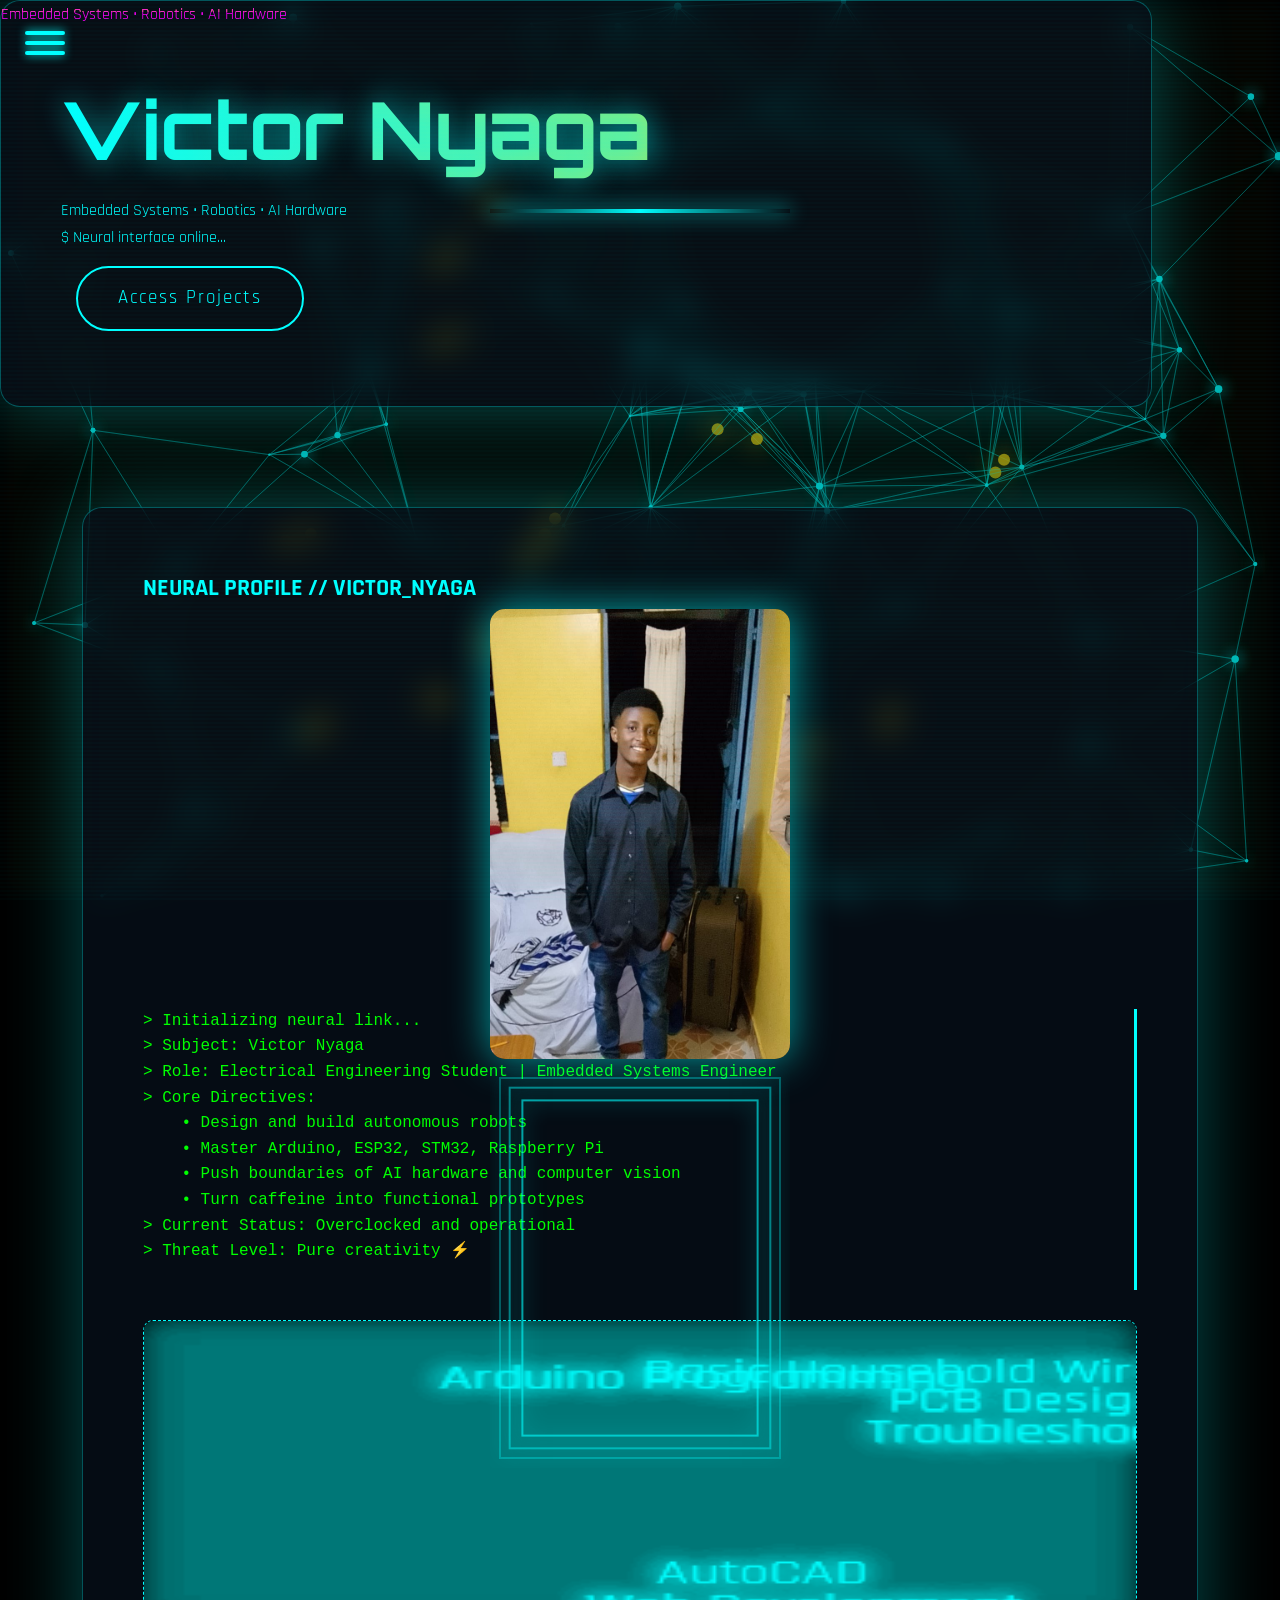
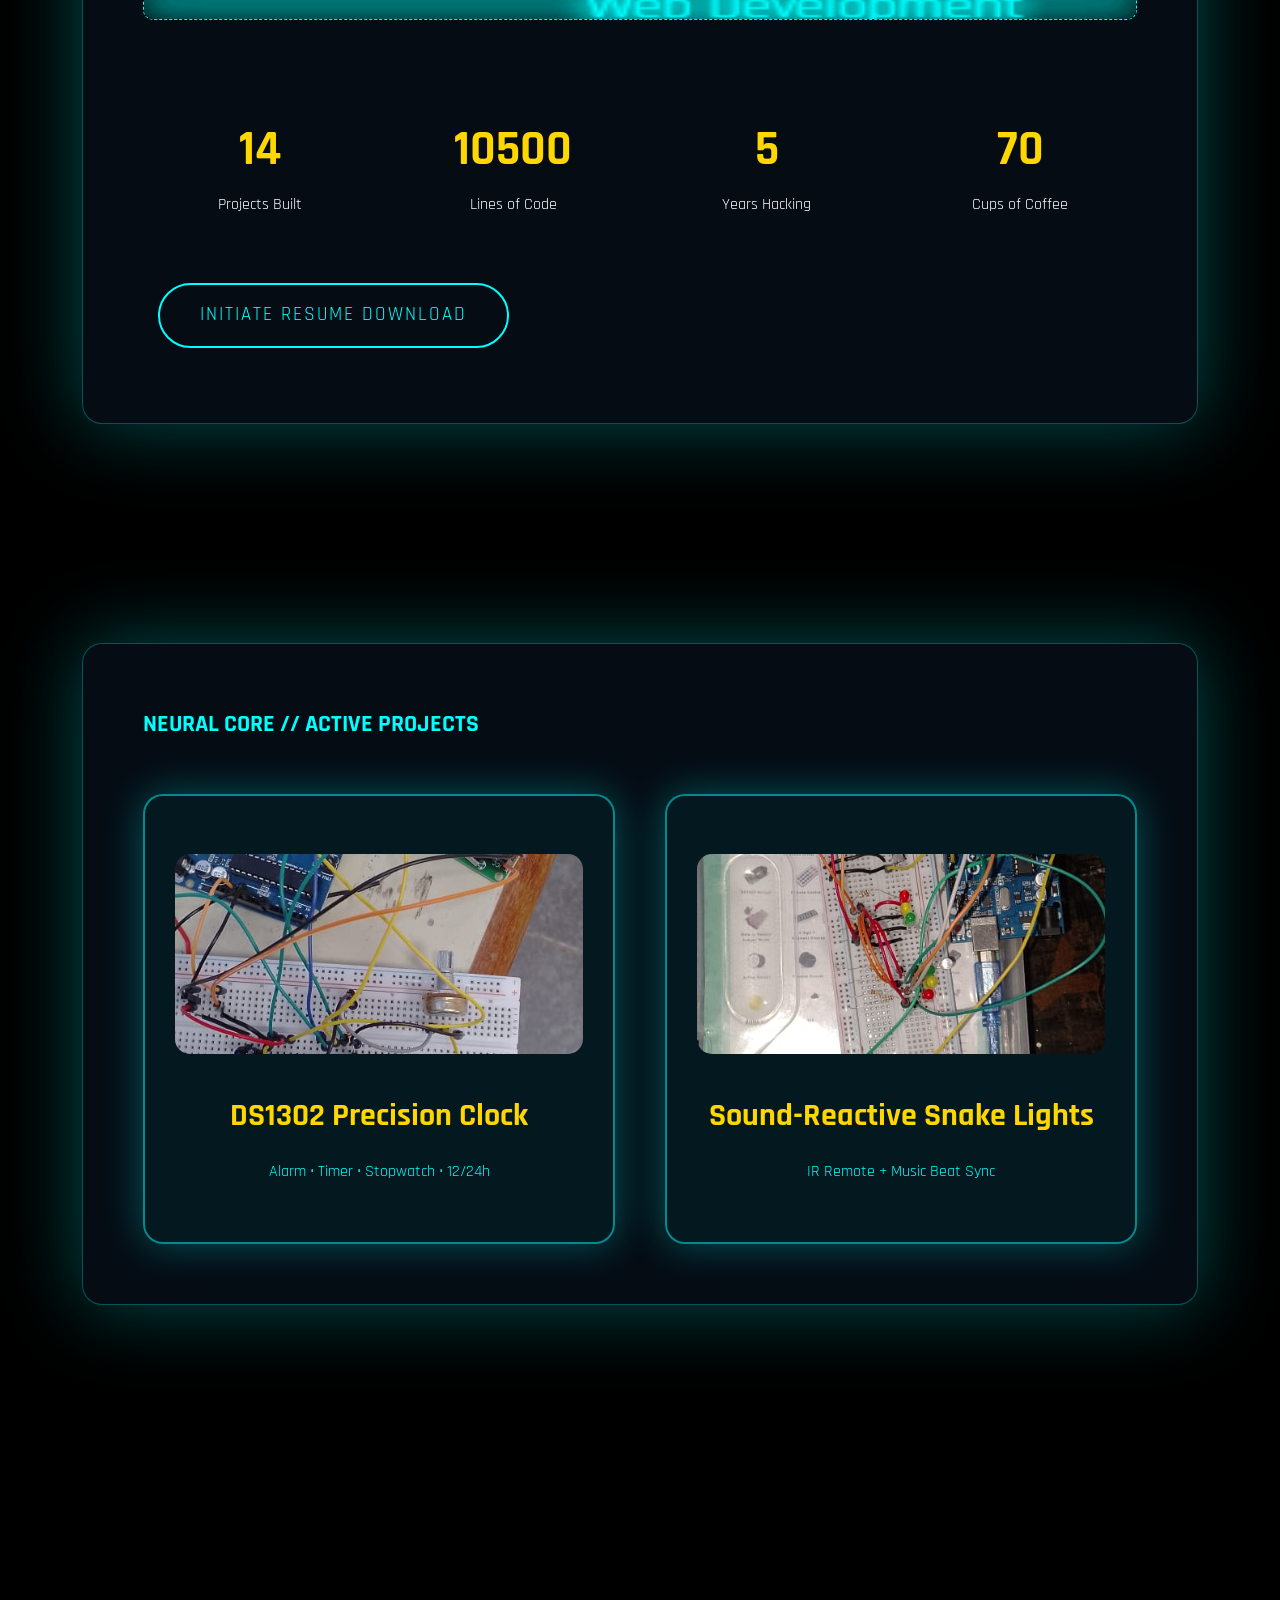
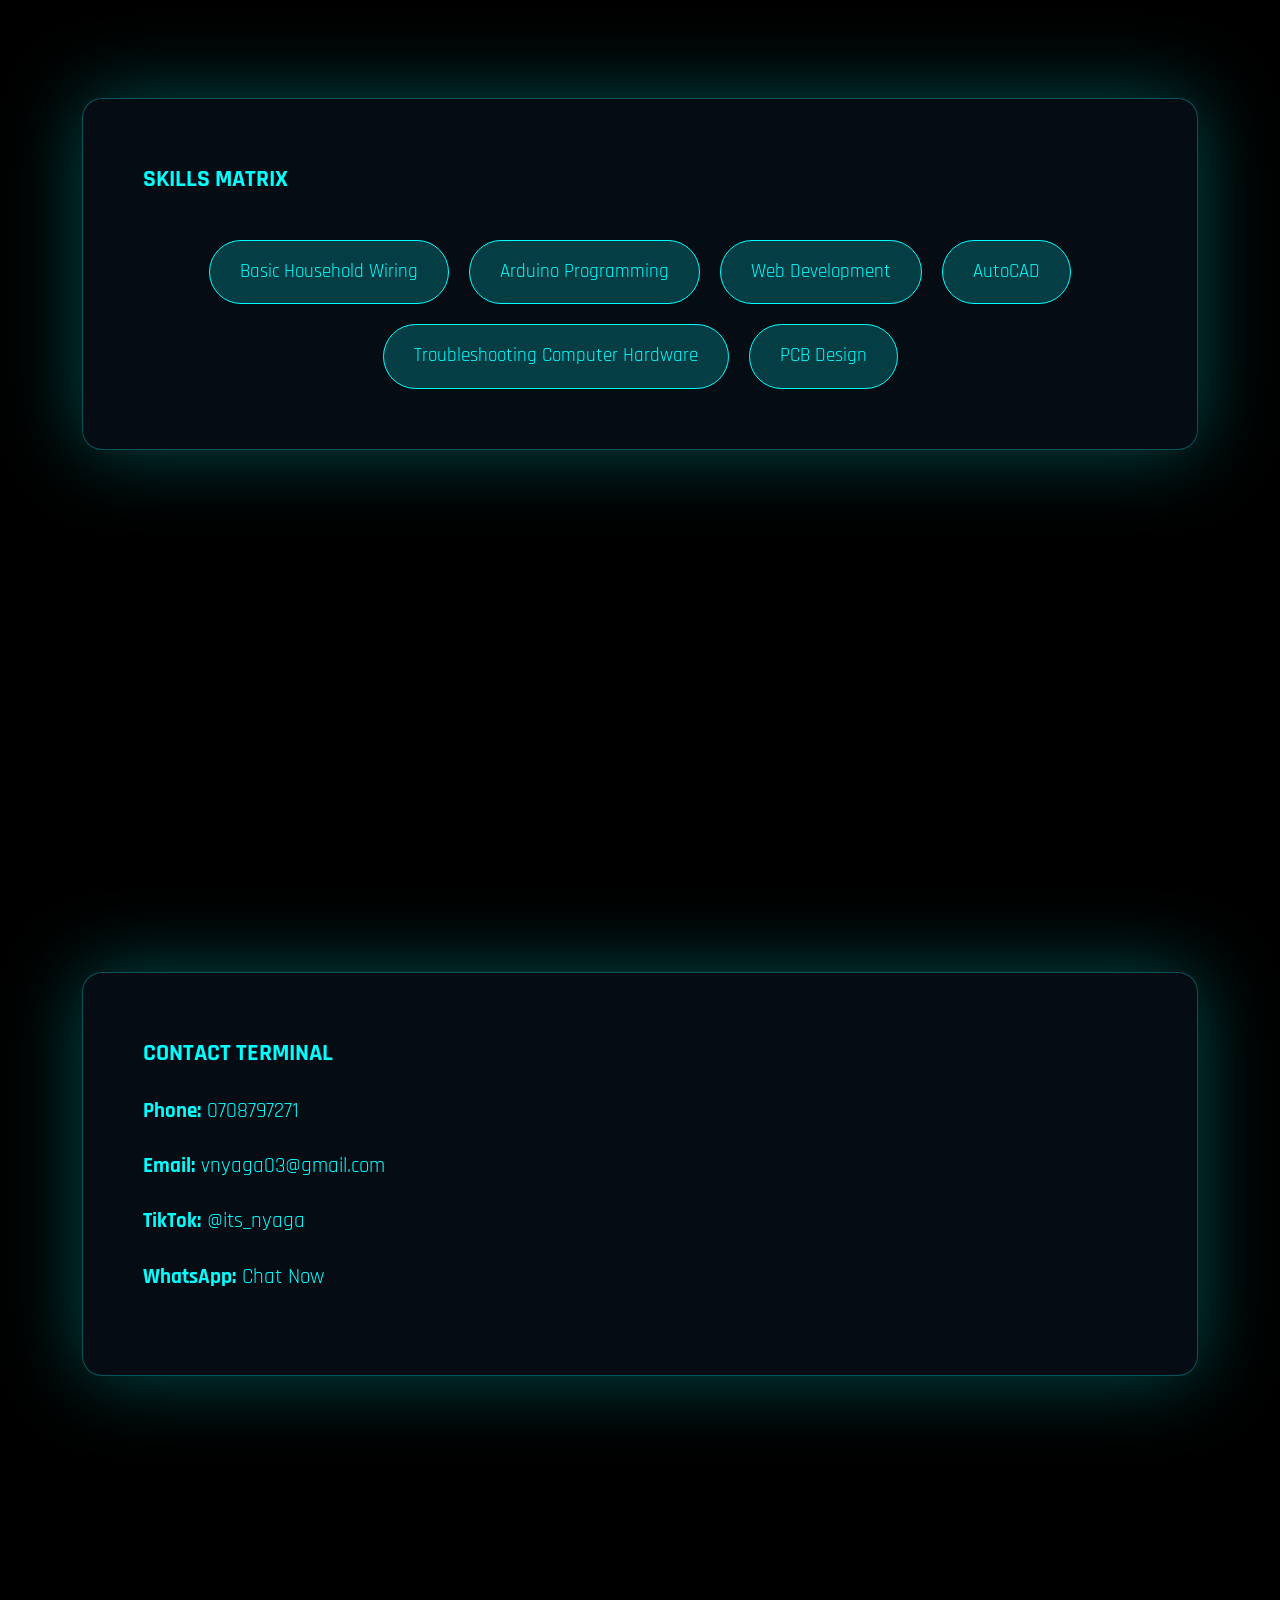
==== index.html @ 676e8192 "Add files via upload" ====
<!DOCTYPE html>
<html lang="en">
<head>
  <meta charset="UTF-8" />
  <meta name="viewport" content="width=device-width, initial-scale=1.0"/>
  <title>Victor Nyaga | Neural Engineer</title>
  <link rel="stylesheet" href="style.css" />
  <link href="https://fonts.googleapis.com/css2?family=Orbitron:wght@400;700;900&family=Rajdhani:wght@300;500;700&display=swap" rel="stylesheet">
  <script defer src="script.js"></script>
</head>
<body>

  <!-- Neural Background -->
  <canvas id="neuralCanvas"></canvas>
  <div class="scanlines"></div>

  <!-- Sidebar -->
  <nav id="sidebar" class="sidebar">
    <ul>
      <li><a href="#home" class="active">Home</a></li>
      <li><a href="#about">About</a></li>
      <li><a href="#projects">Projects</a></li>
      <li><a href="#skills">Skills</a></li>
      <li><a href="#contact">Contact</a></li>
    </ul>
  </nav>

  <!-- Overlay & Hamburger -->
  <div id="overlay" class="overlay"></div>
  <div class="hamburger" id="hamburger"><span></span><span></span><span></span></div>

  <!-- Hero -->
  <section id="home" class="hero">
    <div class="hero-content glass-panel">
      <h1 data-text="Victor Nyaga">Victor Nyaga</h1>
      <p class="subtitle glitch" data-text="Embedded Systems • Robotics • AI Hardware">
        Embedded Systems • Robotics • AI Hardware
      </p>
      <div class="terminal-line"><span class="prompt">$</span> Neural interface online...</div>
      <a href="#projects" class="cyber-btn">
        <span>Access Projects</span>
      </a>
    </div>
  </section>

  <!-- About -->
  <section id="about" class="section">
    <div class="about-terminal glass-panel">
      <div class="terminal-header">
        <h2>NEURAL PROFILE // VICTOR_NYAGA</h2>
      </div>
      <div class="about-grid">
        <div class="holo-container">
          <div class="holo-frame">
            <img src="assets/victor.jpg" alt="Victor Nyaga" class="holo-photo">
            <canvas id="holoCanvas"></canvas>
          </div>
          <div class="scan-beam"></div>
        </div>
        <div class="bio-terminal">
          <pre class="typing-text">
> Initializing neural link...
> Subject: Victor Nyaga
> Role: Electrical Engineering Student | Embedded Systems Engineer
> Core Directives:
    • Design and build autonomous robots
    • Master Arduino, ESP32, STM32, Raspberry Pi
    • Push boundaries of AI hardware and computer vision
    • Turn caffeine into functional prototypes
> Current Status: Overclocked and operational
> Threat Level: Pure creativity ⚡
          </pre>
        </div>
      </div>
      <canvas id="skillsCanvas" class="skills-matrix"></canvas>
      <div class="stats-grid">
        <div class="stat"><span class="counter" data-target="24">0</span><span>Projects Built</span></div>
        <div class="stat"><span class="counter" data-target="150000">0</span><span>Lines of Code</span></div>
        <div class="stat"><span class="counter" data-target="5">0</span><span>Years Hacking</span></div>
        <div class="stat"><span class="counter" data-target="999">0</span><span>Cups of Coffee</span></div>
      </div>
      <a href="assets/resume.pdf" download class="cyber-btn large">INITIATE RESUME DOWNLOAD</a>
    </div>
  </section>

  <!-- Projects -->
  <section id="projects" class="section">
    <div class="projects-terminal glass-panel">
      <h2 class="glitch-text" data-text="NEURAL CORE // ACTIVE PROJECTS">NEURAL CORE // ACTIVE PROJECTS</h2>
      <div class="projects-grid">
        <!-- Clock Project -->
        <div class="project-holo-card" data-project="clock">
          <div class="card-inner">
            <div class="card-front">
              <img src="assets/clock.jpg" alt="Clock" class="card-thumb">
              <h3>DS1302 Precision Clock</h3>
              <p>Alarm • Timer • Stopwatch • 12/24h</p>
            </div>
            <div class="card-back">
              <pre class="code-snippet">RtcDateTime now = Rtc.GetDateTime();
print2digits(now.Hour());
lcd.print(colonState ? ":" : " ");</pre>
            </div>
          </div>
        </div>
        <!-- Snake Lights Project -->
        <div class="project-holo-card" data-project="snake">
          <div class="card-inner">
            <div class="card-front">
              <img src="assets/snake1.jpg" alt="Snake Lights" class="card-thumb">
              <h3>Sound-Reactive Snake Lights</h3>
              <p>IR Remote + Music Beat Sync</p>
            </div>
            <div class="card-back">
              <pre class="code-snippet">if (soundLevel > 150) {
  digitalWrite(randomLed, HIGH);
  delay(60); digitalWrite(randomLed, LOW);
}</pre>
            </div>
          </div>
        </div>
      </div>
    </div>

    <!-- Modal -->
    <div id="projectModal" class="modal-overlay">
      <div class="modal-content glass-panel">
        <span class="modal-close">×</span>
        <div id="modalBody"></div>
      </div>
    </div>
  </section>

  <!-- Skills -->
  <section id="skills" class="section">
    <div class="glass-panel">
      <h2>SKILLS MATRIX</h2>
      <div class="skills-list">
        <span>Basic Household Wiring</span>
        <span>Arduino Programming</span>
        <span>Web Development</span>
        <span>AutoCAD</span>
        <span>Troubleshooting Computer Hardware</span>
        <span>PCB Design</span>
      </div>
    </div>
  </section>

  <!-- Contact -->
  <section id="contact" class="section">
    <div class="glass-panel">
      <h2>CONTACT TERMINAL</h2>
      <div class="contact-info">
        <p><strong>Phone:</strong> <a href="tel:0708797271">0708797271</a></p>
        <p><strong>Email:</strong> <a href="mailto:vnyaga03@gmail.com">vnyaga03@gmail.com</a></p>
        <p><strong>TikTok:</strong> <a href="https://www.tiktok.com/@its_nyaga" target="_blank">@its_nyaga</a></p>
        <p><strong>WhatsApp:</strong> <a href="https://wa.me/25473293020" target="_blank">Chat Now</a></p>
      </div>
    </div>
  </section>

</body>
</html>
---- style.css ----
* { margin:0; padding:0; box-sizing:border-box; }
body { font-family:'Rajdhani',sans-serif; background:#000; color:#0ff; overflow-x:hidden; line-height:1.7; }
#neuralCanvas { position:fixed; top:0; left:0; width:100vw; height:100vh; z-index:-1; opacity:0.7; }
.scanlines { position:fixed; top:0; left:0; width:100%; height:100%; background:linear-gradient(transparent 50%, rgba(0,255,255,0.02) 50%); background-size:100% 4px; pointer-events:none; z-index:10; animation:scan 10s linear infinite; }
@keyframes scan { 0% { transform:translateY(0); } 100% { transform:translateY(4px); } }

/* Sidebar */
.sidebar { position:fixed; top:0; left:-300px; width:300px; height:100vh; background:rgba(0,0,0,0.9); backdrop-filter:blur(20px); border-right:1px solid #0ff; padding-top:100px; transition:left 0.5s; z-index:1000; }
.sidebar.active { left:0; }
.sidebar ul li { padding:15px 30px; border-bottom:1px solid rgba(0,255,255,0.2); }
.sidebar ul li a { color:#0ff; text-decoration:none; font-size:1.3rem; transition:0.3s; }
.sidebar ul li a:hover, .sidebar ul li a.active { color:gold; }

/* Overlay & Hamburger */
.overlay { position:fixed; inset:0; background:rgba(0,0,0,0.8); opacity:0; visibility:hidden; transition:0.4s; z-index:900; }
.overlay.active { opacity:1; visibility:visible; }
.hamburger { position:fixed; top:25px; left:25px; width:40px; height:30px; cursor:pointer; z-index:1100; }
.hamburger span { display:block; height:4px; width:100%; background:#0ff; margin:6px 0; border-radius:2px; transition:0.4s; box-shadow:0 0 10px #0ff; }
.hamburger.active span:nth-child(1) { transform:rotate(45deg) translate(8px,8px); }
.hamburger.active span:nth-child(2) { opacity:0; }
.hamburger.active span:nth-child(3) { transform:rotate(-45deg) translate(7px,-7px); }

/* Layout */
.section { min-height:100vh; padding:100px 20px; display:flex; align-items:center; justify-content:center; }
.glass-panel { background:rgba(10,25,40,0.5); border:1px solid rgba(0,255,255,0.3); border-radius:20px; padding:60px; max-width:1300px; width:90%; backdrop-filter:blur(15px); box-shadow:0 0 80px rgba(0,255,255,0.3); }

/* Hero */
.hero h1 { font-family:'Orbitron',sans-serif; font-size:5rem; background:linear-gradient(90deg,#0ff,gold); -webkit-background-clip:text; background-clip:text; -webkit-text-fill-color:transparent; text-shadow:0 0 30px rgba(0,255,255,0.6); }
.subtitle.glitch::before,.subtitle.glitch::after { content:attr(data-text); position:absolute; top:0; left:0; width:100%; }
.subtitle.glitch::before { animation:glitch-1 2s infinite; color:gold; clip-path:polygon(0 0,100% 0,100% 40%,0 40%); }
.subtitle.glitch::after { animation:glitch-2 3s infinite; color:magenta; clip-path:polygon(0 60%,100% 60,100% 100%,0 100%); }
@keyframes glitch-1 { 0%,100% { transform:translate(0); } 20% { transform:translate(-2px,2px); } 40% { transform:translate(2px,-2px); } }
@keyframes glitch-2 { 0%,100% { transform:translate(0); } 60% { transform:translate(3px,-1px); } }

/* About */
.holo-container { width:300px; height:400px; margin:0 auto; position:relative; }
.holo-photo { width:100%; height:100%; object-fit:cover; border-radius:15px; box-shadow:0 0 40px rgba(0,255,255,0.6); }
.scan-beam { position:absolute; top:-100%; left:0; width:100%; height:4px; background:linear-gradient(90deg,transparent,#0ff,transparent); box-shadow:0 0 20px #0ff; animation:scanBeam 4s linear infinite; }
@keyframes scanBeam { 0% { top:-100%; } 100% { top:100%; } }
.typing-text { font-family:'Courier New',monospace; color:#0f0; font-size:1rem; line-height:1.6; white-space:pre; overflow:hidden; border-right:3px solid #0ff; animation:Typing 6s steps(80) forwards, blink-caret 0.7s infinite; }
@keyframes Typing { from { width:0; } to { width:100%; } }
@keyframes blink-caret { 50% { border-color:transparent; } }
.skills-matrix { width:100%; height:300px; background:rgba(0,0,0,0.4); border:1px dashed #0ff; border-radius:10px; margin:30px 0; }
.stats-grid { display:grid; grid-template-columns:repeat(auto-fit,minmax(150px,1fr)); gap:20px; margin:50px 0; text-align:center; color:#fff; }
.counter { font-size:3rem; font-weight:900; color:gold; display:block; }

/* Projects */
.projects-grid { display:grid; grid-template-columns:repeat(auto-fit,minmax(380px,1fr)); gap:50px; margin-top:50px; }
.project-holo-card { height:450px; perspective:1500px; cursor:pointer; }
.card-inner { position:relative; width:100%; height:100%; transform-style:preserve-3d; transition:transform 0.8s cubic-bezier(0.175,0.885,0.32,1.275); }
.project-holo-card:hover .card-inner { transform:rotateY(180deg); }
.card-front,.card-back { position:absolute; width:100%; height:100%; backface-visibility:hidden; border:2px solid rgba(0,255,255,0.5); border-radius:20px; padding:30px; background:rgba(0,255,255,0.05); box-shadow:0 0 40px rgba(0,255,255,0.3); display:flex; flex-direction:column; justify-content:center; align-items:center; text-align:center; }
.card-back { transform:rotateY(180deg); background:rgba(0,0,0,0.7); }
.card-thumb { width:100%; height:200px; object-fit:cover; border-radius:15px; margin-bottom:20px; }
.card-front h3 { font-size:2rem; color:gold; margin:15px 0; }

/* Modal & Video (Humbled) */
.modal-overlay { position:fixed; inset:0; background:rgba(0,0,0,0.97); z-index:2000; opacity:0; visibility:hidden; transition:0.5s; display:flex; align-items:center; justify-content:center; }
.modal-overlay.active { opacity:1; visibility:visible; }
.modal-content { max-width:95%; max-height:95%; overflow-y:auto; padding:50px; position:relative; }
.modal-close { position:absolute; top:20px; right:30px; font-size:3.5rem; color:#0ff; cursor:pointer; }
#modalBody video { width:100%; max-width:800px; max-height:480px; border-radius:15px; box-shadow:0 0 30px rgba(0,255,255,0.4); margin:30px auto; display:block; }
@media (max-width:992px) { #modalBody video { max-height:400px; } }
@media (max-width:600px) { #modalBody video { max-height:300px; } }
.gallery-carousel { display:flex; overflow-x:auto; gap:20px; padding:20px 0; margin:30px 0; }
.gallery-carousel img { height:250px; border-radius:12px; border:2px solid #0ff; box-shadow:0 0 20px #0ff; flex-shrink:0; }
.doc-terminal { background:#000; border:1px solid #0ff; padding:30px; border-radius:12px; margin:30px 0; font-family:'Courier New',monospace; color:#0f0; line-height:1.8; font-size:1.1rem; max-height:600px; overflow-y:auto; box-shadow:0 0 30px rgba(0,255,255,0.3); }

/* Skills & Contact */
.skills-list { display:flex; flex-wrap:wrap; gap:20px; justify-content:center; margin-top:40px; }
.skills-list span { background:rgba(0,255,255,0.2); padding:15px 30px; border-radius:50px; border:1px solid #0ff; font-size:1.2rem; }
.contact-info p { font-size:1.3rem; margin:20px 0; }
.contact-info a { color:#0ff; text-decoration:none; }
.contact-info a:hover { color:gold; }

/* Buttons */
.cyber-btn { display:inline-block; padding:14px 40px; background:transparent; border:2px solid #0ff; color:#0ff; border-radius:50px; text-decoration:none; font-size:1.2rem; letter-spacing:2px; transition:0.4s; margin:15px; }
.cyber-btn:hover { background:#0ff; color:#000; box-shadow:0 0 30px #0ff; }

/* Responsive */
@media (max-width:992px) { .about-grid,.projects-grid { grid-template-columns:1fr; } }
@media (max-width:768px) { h1 { font-size:3.5rem; } .holo-container { width:250px; height:330px; } }
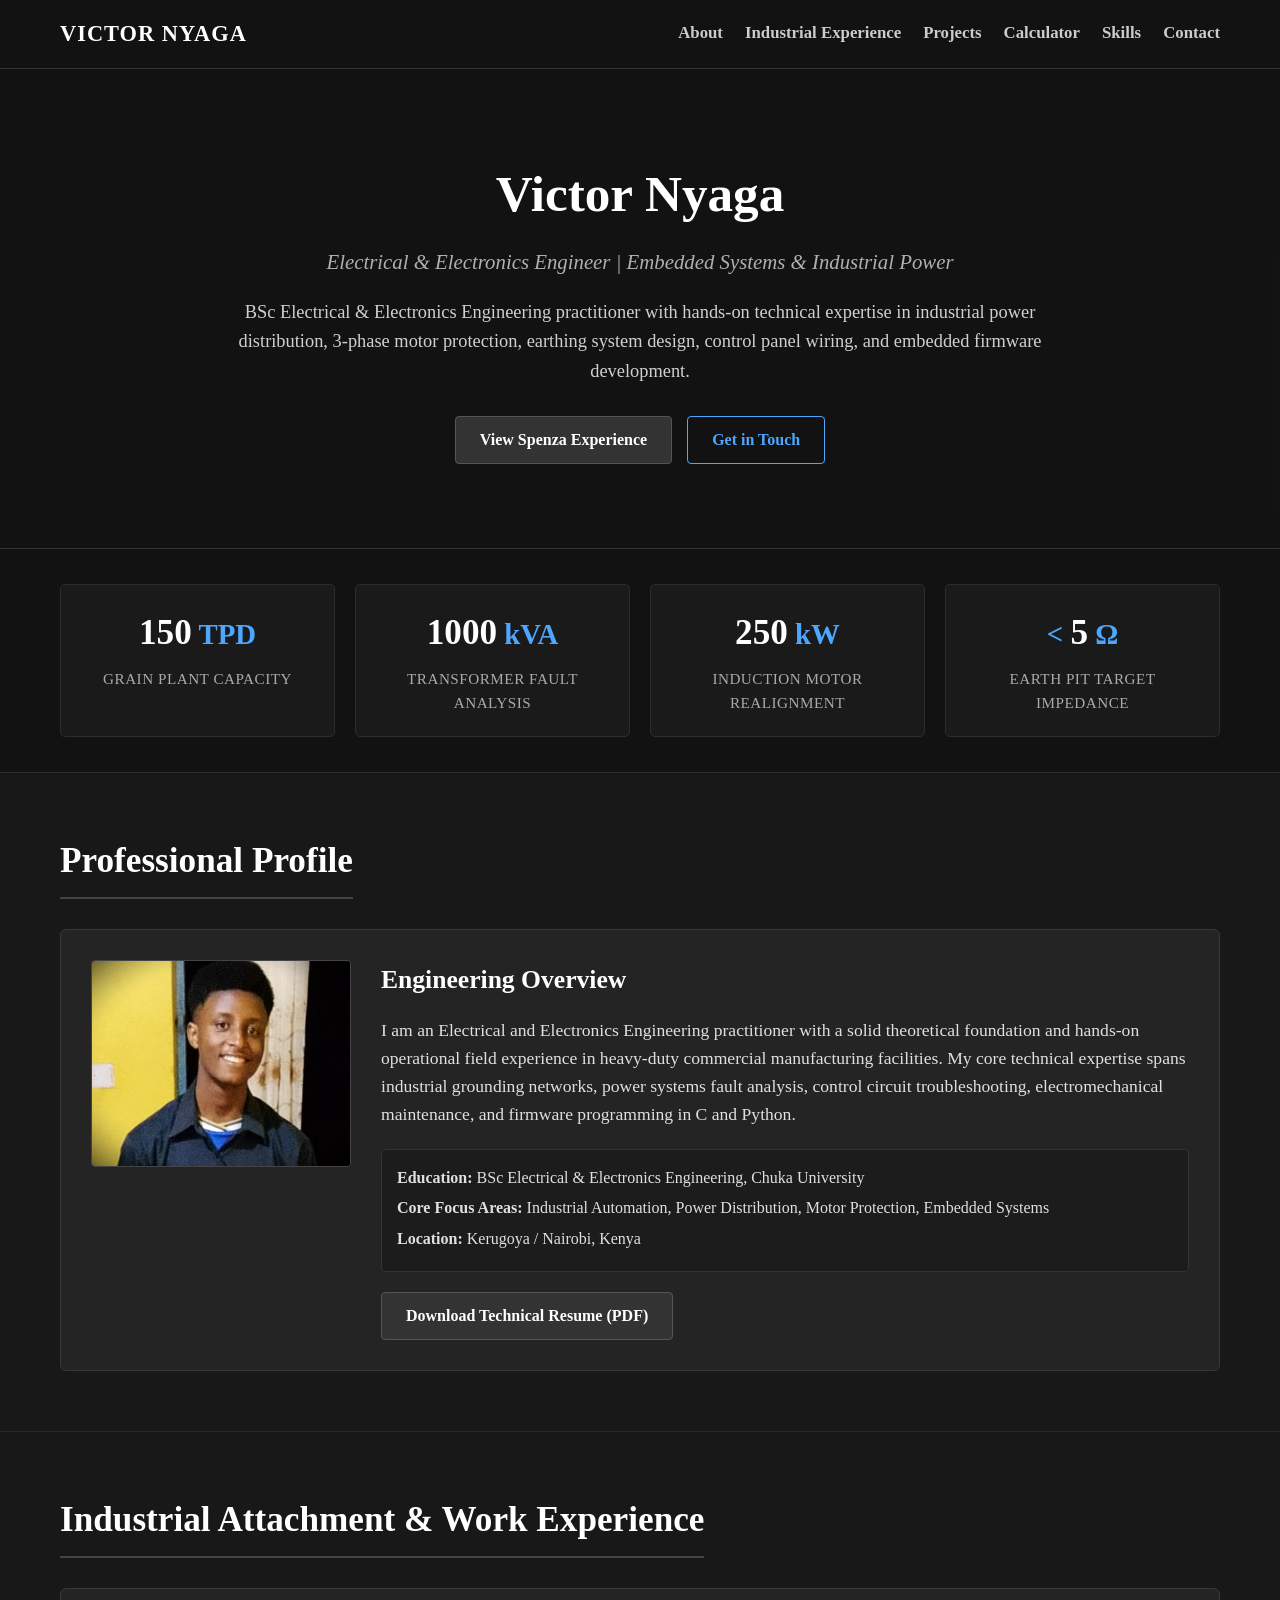
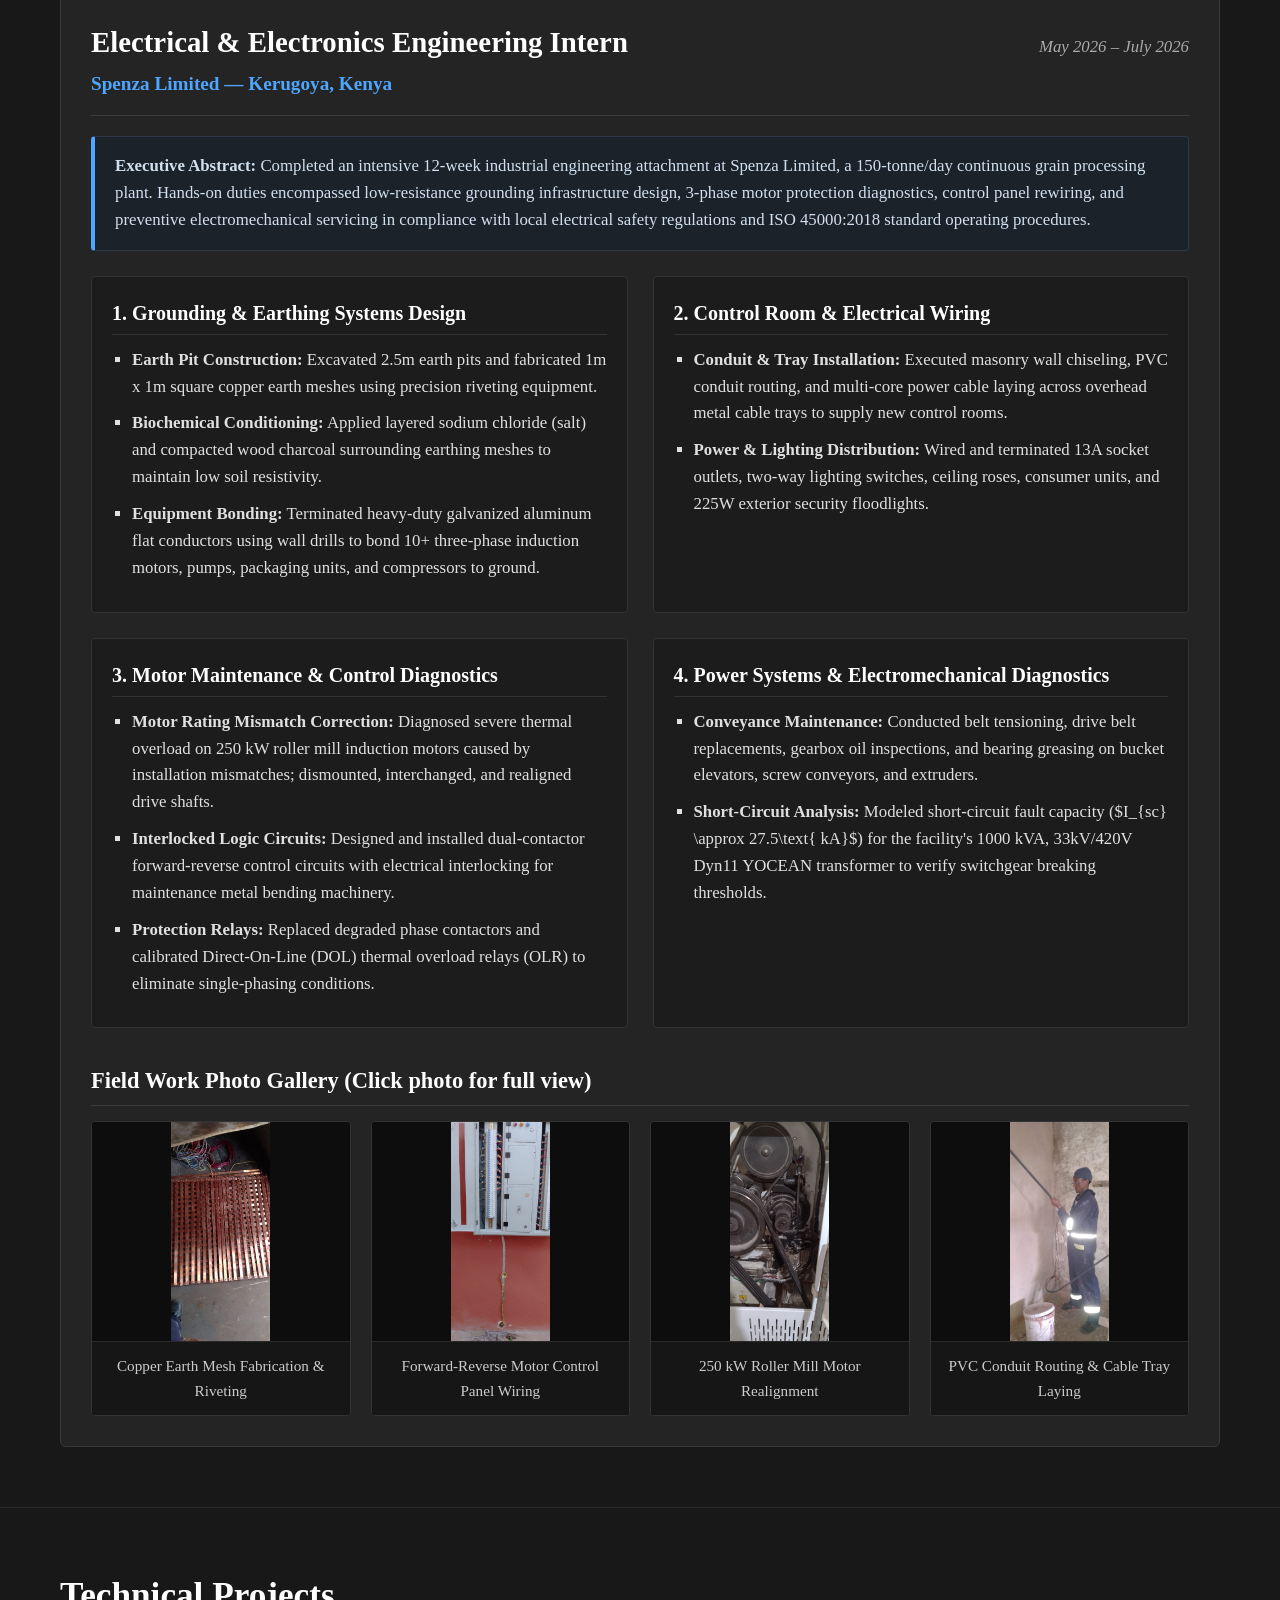
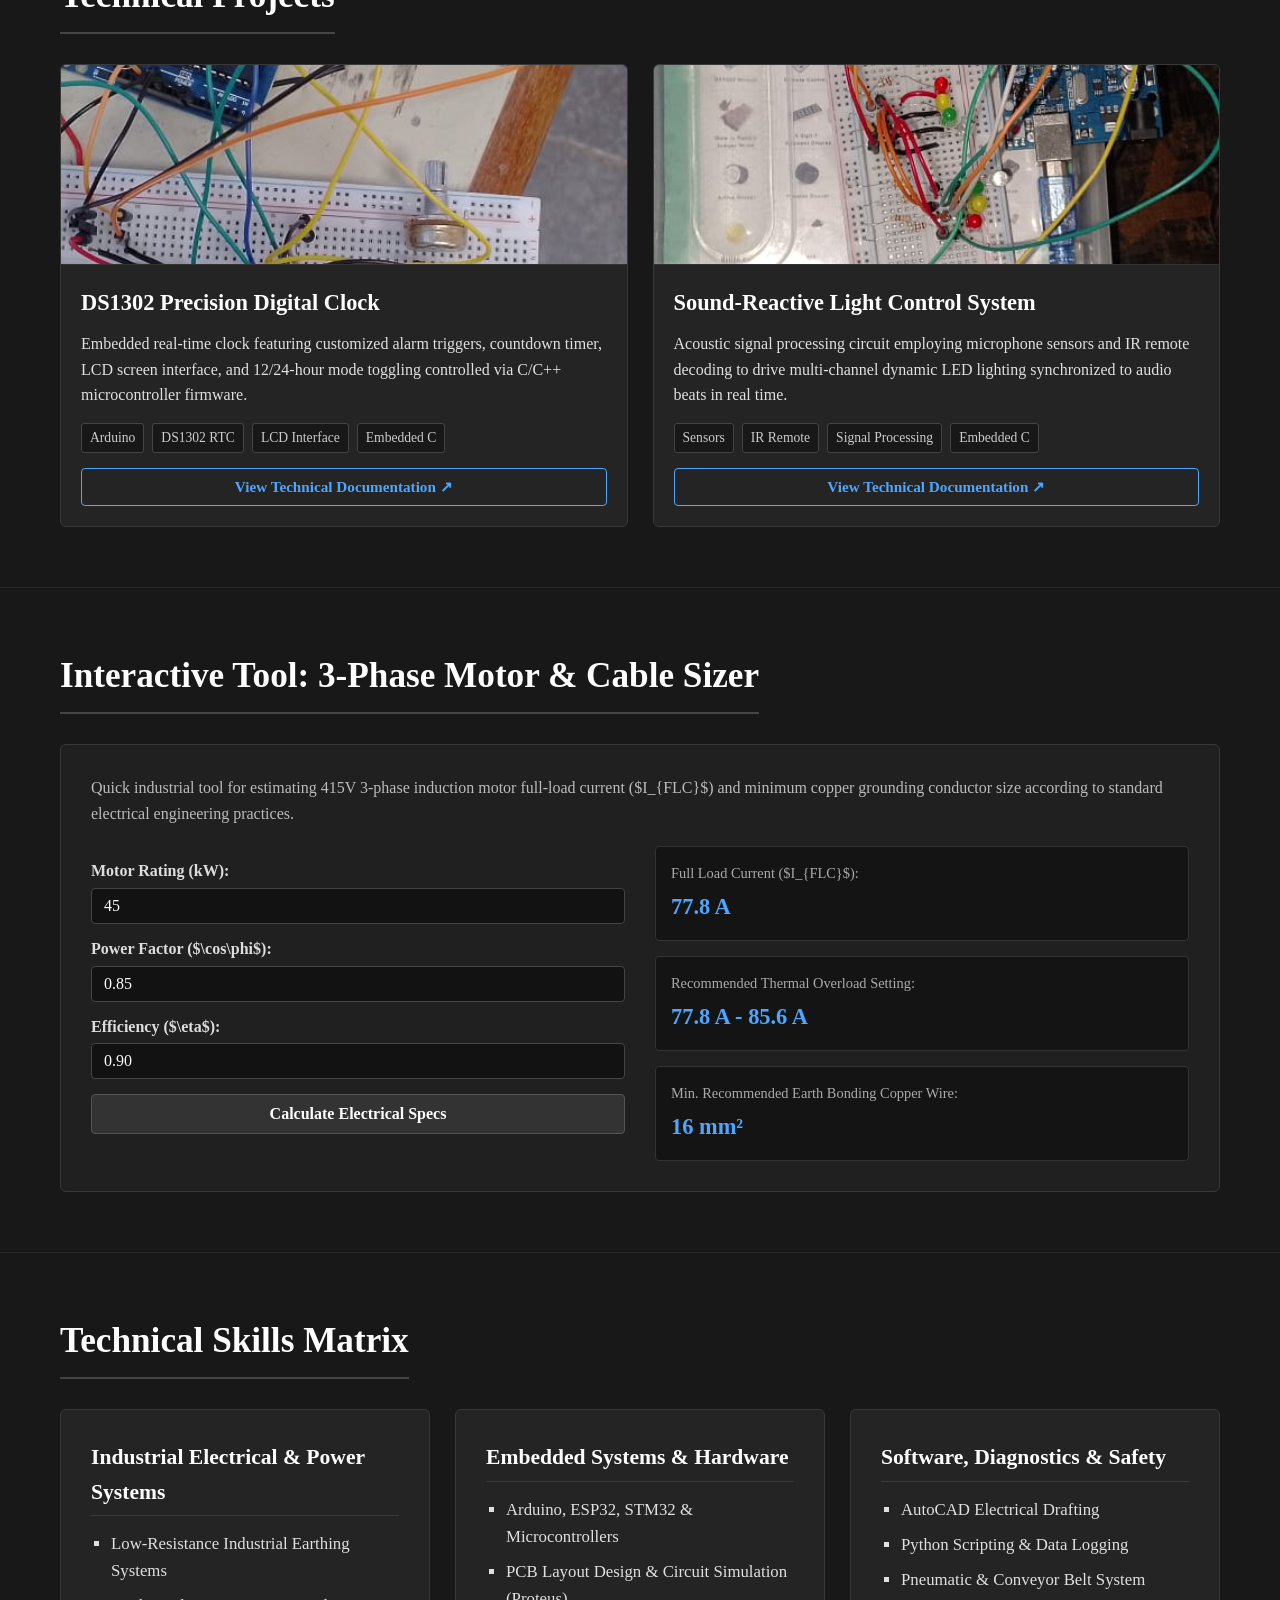
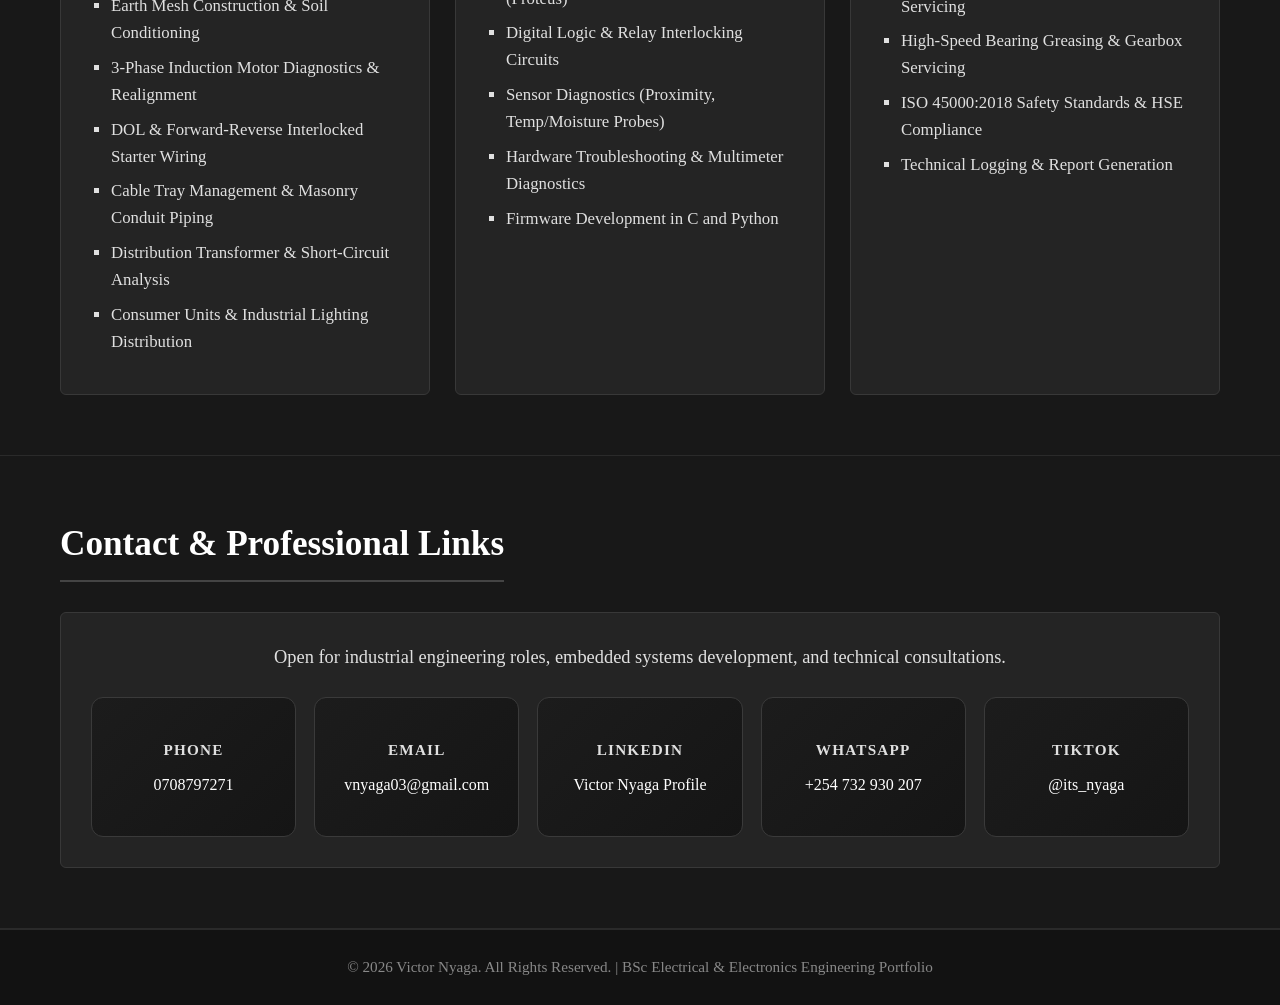
==== commit 8492eee3: "Update portfolio files and styles" ====
--- a/index.html
+++ b/index.html
@@ -1,163 +1,354 @@
-<!DOCTYPE html>
-<html lang="en">
-<head>
-  <meta charset="UTF-8" />
-  <meta name="viewport" content="width=device-width, initial-scale=1.0"/>
-  <title>Victor Nyaga | Neural Engineer</title>
-  <link rel="stylesheet" href="style.css" />
-  <link href="https://fonts.googleapis.com/css2?family=Orbitron:wght@400;700;900&family=Rajdhani:wght@300;500;700&display=swap" rel="stylesheet">
-  <script defer src="script.js"></script>
-</head>
-<body>
-
-  <!-- Neural Background -->
-  <canvas id="neuralCanvas"></canvas>
-  <div class="scanlines"></div>
-
-  <!-- Sidebar -->
-  <nav id="sidebar" class="sidebar">
-    <ul>
-      <li><a href="#home" class="active">Home</a></li>
-      <li><a href="#about">About</a></li>
-      <li><a href="#projects">Projects</a></li>
-      <li><a href="#skills">Skills</a></li>
-      <li><a href="#contact">Contact</a></li>
-    </ul>
-  </nav>
-
-  <!-- Overlay & Hamburger -->
-  <div id="overlay" class="overlay"></div>
-  <div class="hamburger" id="hamburger"><span></span><span></span><span></span></div>
-
-  <!-- Hero -->
-  <section id="home" class="hero">
-    <div class="hero-content glass-panel">
-      <h1 data-text="Victor Nyaga">Victor Nyaga</h1>
-      <p class="subtitle glitch" data-text="Embedded Systems • Robotics • AI Hardware">
-        Embedded Systems • Robotics • AI Hardware
-      </p>
-      <div class="terminal-line"><span class="prompt">$</span> Neural interface online...</div>
-      <a href="#projects" class="cyber-btn">
-        <span>Access Projects</span>
-      </a>
-    </div>
-  </section>
-
-  <!-- About -->
-  <section id="about" class="section">
-    <div class="about-terminal glass-panel">
-      <div class="terminal-header">
-        <h2>NEURAL PROFILE // VICTOR_NYAGA</h2>
-      </div>
-      <div class="about-grid">
-        <div class="holo-container">
-          <div class="holo-frame">
-            <img src="assets/victor.jpg" alt="Victor Nyaga" class="holo-photo">
-            <canvas id="holoCanvas"></canvas>
-          </div>
-          <div class="scan-beam"></div>
-        </div>
-        <div class="bio-terminal">
-          <pre class="typing-text">
-> Initializing neural link...
-> Subject: Victor Nyaga
-> Role: Electrical Engineering Student | Embedded Systems Engineer
-> Core Directives:
-    • Design and build autonomous robots
-    • Master Arduino, ESP32, STM32, Raspberry Pi
-    • Push boundaries of AI hardware and computer vision
-    • Turn caffeine into functional prototypes
-> Current Status: Overclocked and operational
-> Threat Level: Pure creativity ⚡
-          </pre>
-        </div>
-      </div>
-      <canvas id="skillsCanvas" class="skills-matrix"></canvas>
-      <div class="stats-grid">
-        <div class="stat"><span class="counter" data-target="24">0</span><span>Projects Built</span></div>
-        <div class="stat"><span class="counter" data-target="150000">0</span><span>Lines of Code</span></div>
-        <div class="stat"><span class="counter" data-target="5">0</span><span>Years Hacking</span></div>
-        <div class="stat"><span class="counter" data-target="999">0</span><span>Cups of Coffee</span></div>
-      </div>
-      <a href="assets/resume.pdf" download class="cyber-btn large">INITIATE RESUME DOWNLOAD</a>
-    </div>
-  </section>
-
-  <!-- Projects -->
-  <section id="projects" class="section">
-    <div class="projects-terminal glass-panel">
-      <h2 class="glitch-text" data-text="NEURAL CORE // ACTIVE PROJECTS">NEURAL CORE // ACTIVE PROJECTS</h2>
-      <div class="projects-grid">
-        <!-- Clock Project -->
-        <div class="project-holo-card" data-project="clock">
-          <div class="card-inner">
-            <div class="card-front">
-              <img src="assets/clock.jpg" alt="Clock" class="card-thumb">
-              <h3>DS1302 Precision Clock</h3>
-              <p>Alarm • Timer • Stopwatch • 12/24h</p>
-            </div>
-            <div class="card-back">
-              <pre class="code-snippet">RtcDateTime now = Rtc.GetDateTime();
-print2digits(now.Hour());
-lcd.print(colonState ? ":" : " ");</pre>
-            </div>
-          </div>
-        </div>
-        <!-- Snake Lights Project -->
-        <div class="project-holo-card" data-project="snake">
-          <div class="card-inner">
-            <div class="card-front">
-              <img src="assets/snake1.jpg" alt="Snake Lights" class="card-thumb">
-              <h3>Sound-Reactive Snake Lights</h3>
-              <p>IR Remote + Music Beat Sync</p>
-            </div>
-            <div class="card-back">
-              <pre class="code-snippet">if (soundLevel > 150) {
-  digitalWrite(randomLed, HIGH);
-  delay(60); digitalWrite(randomLed, LOW);
-}</pre>
-            </div>
-          </div>
-        </div>
-      </div>
-    </div>
-
-    <!-- Modal -->
-    <div id="projectModal" class="modal-overlay">
-      <div class="modal-content glass-panel">
-        <span class="modal-close">×</span>
-        <div id="modalBody"></div>
-      </div>
-    </div>
-  </section>
-
-  <!-- Skills -->
-  <section id="skills" class="section">
-    <div class="glass-panel">
-      <h2>SKILLS MATRIX</h2>
-      <div class="skills-list">
-        <span>Basic Household Wiring</span>
-        <span>Arduino Programming</span>
-        <span>Web Development</span>
-        <span>AutoCAD</span>
-        <span>Troubleshooting Computer Hardware</span>
-        <span>PCB Design</span>
-      </div>
-    </div>
-  </section>
-
-  <!-- Contact -->
-  <section id="contact" class="section">
-    <div class="glass-panel">
-      <h2>CONTACT TERMINAL</h2>
-      <div class="contact-info">
-        <p><strong>Phone:</strong> <a href="tel:0708797271">0708797271</a></p>
-        <p><strong>Email:</strong> <a href="mailto:vnyaga03@gmail.com">vnyaga03@gmail.com</a></p>
-        <p><strong>TikTok:</strong> <a href="https://www.tiktok.com/@its_nyaga" target="_blank">@its_nyaga</a></p>
-        <p><strong>WhatsApp:</strong> <a href="https://wa.me/25473293020" target="_blank">Chat Now</a></p>
-      </div>
-    </div>
-  </section>
-
-</body>
+<!DOCTYPE html>
+<html lang="en">
+<head>
+  <meta charset="UTF-8" />
+  <meta name="viewport" content="width=device-width, initial-scale=1.0"/>
+  <title>Victor Nyaga | Electrical & Electronics Engineer</title>
+  <link rel="stylesheet" href="style.css" />
+</head>
+<body>
+
+  <!-- Header Navigation -->
+  <header class="navbar">
+    <div class="nav-container">
+      <a href="#home" class="brand-logo">VICTOR NYAGA</a>
+      <nav class="nav-menu">
+        <a href="#about">About</a>
+        <a href="#experience">Industrial Experience</a>
+        <a href="#projects">Projects</a>
+        <a href="#calculator">Calculator</a>
+        <a href="#skills">Skills</a>
+        <a href="#contact">Contact</a>
+      </nav>
+    </div>
+  </header>
+
+  <!-- Hero Section with Background Slideshow -->
+  <section id="home" class="hero-section">
+    <div class="hero-slideshow">
+      <div class="slide slide-1"></div>
+      <div class="slide slide-2"></div>
+      <div class="slide slide-3"></div>
+    </div>
+    <div class="hero-overlay"></div>
+
+    <div class="container hero-content">
+      <h1>Victor Nyaga</h1>
+      <p class="subtitle">Electrical & Electronics Engineer | Embedded Systems & Industrial Power</p>
+      <p class="hero-desc">
+        BSc Electrical & Electronics Engineering practitioner with hands-on technical expertise in industrial power distribution, 3-phase motor protection, earthing system design, control panel wiring, and embedded firmware development.
+      </p>
+      <div class="hero-buttons">
+        <a href="#experience" class="btn btn-primary">View Spenza Experience</a>
+        <a href="#contact" class="btn btn-secondary">Get in Touch</a>
+      </div>
+    </div>
+  </section>
+
+  <!-- SUGGESTION 5: Animated Industrial Metrics Counter Section -->
+  <section id="metrics" class="metrics-section">
+    <div class="container metrics-grid">
+      <div class="metric-card">
+        <span class="metric-num" data-target="150">0</span><span class="metric-unit"> TPD</span>
+        <span class="metric-label">Grain Plant Capacity</span>
+      </div>
+      <div class="metric-card">
+        <span class="metric-num" data-target="1000">0</span><span class="metric-unit"> kVA</span>
+        <span class="metric-label">Transformer Fault Analysis</span>
+      </div>
+      <div class="metric-card">
+        <span class="metric-num" data-target="250">0</span><span class="metric-unit"> kW</span>
+        <span class="metric-label">Induction Motor Realignment</span>
+      </div>
+      <div class="metric-card">
+        <span class="metric-prefix">&lt; </span><span class="metric-num" data-target="5">0</span><span class="metric-unit"> Ω</span>
+        <span class="metric-label">Earth Pit Target Impedance</span>
+      </div>
+    </div>
+  </section>
+
+  <!-- About Section -->
+  <section id="about" class="section">
+    <div class="container">
+      <h2 class="section-title">Professional Profile</h2>
+      <div class="card about-card">
+        <div class="about-grid">
+          <div class="about-photo-container">
+            <img src="assets/victor.jpg" alt="Victor Nyaga" class="profile-photo" />
+          </div>
+          <div class="about-text">
+            <h3>Engineering Overview</h3>
+            <p>
+              I am an Electrical and Electronics Engineering practitioner with a solid theoretical foundation and hands-on operational field experience in heavy-duty commercial manufacturing facilities. My core technical expertise spans industrial grounding networks, power systems fault analysis, control circuit troubleshooting, electromechanical maintenance, and firmware programming in C and Python.
+            </p>
+            
+            <div class="about-meta">
+              <p><strong>Education:</strong> BSc Electrical & Electronics Engineering, Chuka University</p>
+              <p><strong>Core Focus Areas:</strong> Industrial Automation, Power Distribution, Motor Protection, Embedded Systems</p>
+              <p><strong>Location:</strong> Kerugoya / Nairobi, Kenya</p>
+            </div>
+            <a href="assets/resume.pdf" download class="btn btn-primary">Download Technical Resume (PDF)</a>
+          </div>
+        </div>
+      </div>
+    </div>
+  </section>
+
+  <!-- Industrial Experience Section (Spenza Limited Attachment) -->
+  <section id="experience" class="section">
+    <div class="container">
+      <h2 class="section-title">Industrial Attachment & Work Experience</h2>
+      
+      <div class="card experience-main-card">
+        <div class="exp-header">
+          <div>
+            <h3>Electrical & Electronics Engineering Intern</h3>
+            <h4 class="company-name">Spenza Limited — Kerugoya, Kenya</h4>
+          </div>
+          <span class="exp-date">May 2026 – July 2026</span>
+        </div>
+        
+        <div class="abstract-box">
+          <strong>Executive Abstract:</strong> Completed an intensive 12-week industrial engineering attachment at Spenza Limited, a 150-tonne/day continuous grain processing plant. Hands-on duties encompassed low-resistance grounding infrastructure design, 3-phase motor protection diagnostics, control panel rewiring, and preventive electromechanical servicing in compliance with local electrical safety regulations and ISO 45000:2018 standard operating procedures.
+        </div>
+
+        <div class="exp-grid">
+          <div class="exp-box">
+            <h4>1. Grounding & Earthing Systems Design</h4>
+            <ul>
+              <li><strong>Earth Pit Construction:</strong> Excavated 2.5m earth pits and fabricated 1m x 1m square copper earth meshes using precision riveting equipment.</li>
+              <li><strong>Biochemical Conditioning:</strong> Applied layered sodium chloride (salt) and compacted wood charcoal surrounding earthing meshes to maintain low soil resistivity.</li>
+              <li><strong>Equipment Bonding:</strong> Terminated heavy-duty galvanized aluminum flat conductors using wall drills to bond 10+ three-phase induction motors, pumps, packaging units, and compressors to ground.</li>
+            </ul>
+          </div>
+
+          <div class="exp-box">
+            <h4>2. Control Room & Electrical Wiring</h4>
+            <ul>
+              <li><strong>Conduit & Tray Installation:</strong> Executed masonry wall chiseling, PVC conduit routing, and multi-core power cable laying across overhead metal cable trays to supply new control rooms.</li>
+              <li><strong>Power & Lighting Distribution:</strong> Wired and terminated 13A socket outlets, two-way lighting switches, ceiling roses, consumer units, and 225W exterior security floodlights.</li>
+            </ul>
+          </div>
+
+          <div class="exp-box">
+            <h4>3. Motor Maintenance & Control Diagnostics</h4>
+            <ul>
+              <li><strong>Motor Rating Mismatch Correction:</strong> Diagnosed severe thermal overload on 250 kW roller mill induction motors caused by installation mismatches; dismounted, interchanged, and realigned drive shafts.</li>
+              <li><strong>Interlocked Logic Circuits:</strong> Designed and installed dual-contactor forward-reverse control circuits with electrical interlocking for maintenance metal bending machinery.</li>
+              <li><strong>Protection Relays:</strong> Replaced degraded phase contactors and calibrated Direct-On-Line (DOL) thermal overload relays (OLR) to eliminate single-phasing conditions.</li>
+            </ul>
+          </div>
+
+          <div class="exp-box">
+            <h4>4. Power Systems & Electromechanical Diagnostics</h4>
+            <ul>
+              <li><strong>Conveyance Maintenance:</strong> Conducted belt tensioning, drive belt replacements, gearbox oil inspections, and bearing greasing on bucket elevators, screw conveyors, and extruders.</li>
+              <li><strong>Short-Circuit Analysis:</strong> Modeled short-circuit fault capacity ($I_{sc} \approx 27.5\text{ kA}$) for the facility's 1000 kVA, 33kV/420V Dyn11 YOCEAN transformer to verify switchgear breaking thresholds.</li>
+            </ul>
+          </div>
+        </div>
+
+        <!-- SUGGESTION 4: Attachment Photo Gallery with Lightbox Triggering -->
+        <h4 class="gallery-title">Field Work Photo Gallery (Click photo for full view)</h4>
+        <div class="spenza-gallery">
+          <div class="gallery-card">
+            <img src="assets/spenza_mesh.jpg" alt="Earthing Mesh Installation" class="lightbox-trigger" data-caption="Copper Earth Mesh Fabrication & Riveting (Spenza Limited)" onerror="this.src='assets/clock.jpg'" />
+            <span class="gallery-caption">Copper Earth Mesh Fabrication & Riveting</span>
+          </div>
+          <div class="gallery-card">
+            <img src="assets/spenza_panel.jpg" alt="Motor Control Panel Rewiring" class="lightbox-trigger" data-caption="Forward-Reverse Interlocked Motor Control Panel Wiring" onerror="this.src='assets/snake1.jpg'" />
+            <span class="gallery-caption">Forward-Reverse Motor Control Panel Wiring</span>
+          </div>
+          <div class="gallery-card">
+            <img src="assets/spenza_motor.jpg" alt="Induction Motor Maintenance" class="lightbox-trigger" data-caption="250 kW Roller Mill Motor Realignment & Shaft Inspection" onerror="this.src='assets/clock.jpg'" />
+            <span class="gallery-caption">250 kW Roller Mill Motor Realignment</span>
+          </div>
+          <div class="gallery-card">
+            <img src="assets/spenza_conduit.jpg" alt="Overhead Cable Tray Management" class="lightbox-trigger" data-caption="PVC Conduit Routing & Multi-Core Overhead Cable Tray Laying" onerror="this.src='assets/snake1.jpg'" />
+            <span class="gallery-caption">PVC Conduit Routing & Cable Tray Laying</span>
+          </div>
+        </div>
+
+      </div>
+    </div>
+  </section>
+
+  <!-- Technical Projects -->
+  <section id="projects" class="section">
+    <div class="container">
+      <h2 class="section-title">Technical Projects</h2>
+      <div class="projects-grid">
+        
+        <!-- Project 1 -->
+        <div class="card project-card">
+          <img src="assets/clock.jpg" alt="DS1302 Clock Project" class="project-img">
+          <div class="project-body">
+            <h3>DS1302 Precision Digital Clock</h3>
+            <p>Embedded real-time clock featuring customized alarm triggers, countdown timer, LCD screen interface, and 12/24-hour mode toggling controlled via C/C++ microcontroller firmware.</p>
+            <div class="project-tags">
+              <span>Arduino</span>
+              <span>DS1302 RTC</span>
+              <span>LCD Interface</span>
+              <span>Embedded C</span>
+            </div>
+            <a href="project-clock.html" class="btn btn-secondary btn-sm">View Technical Documentation ↗</a>
+          </div>
+        </div>
+
+        <!-- Project 2 -->
+        <div class="card project-card">
+          <img src="assets/snake1.jpg" alt="Sound-Reactive Snake Lights" class="project-img">
+          <div class="project-body">
+            <h3>Sound-Reactive Light Control System</h3>
+            <p>Acoustic signal processing circuit employing microphone sensors and IR remote decoding to drive multi-channel dynamic LED lighting synchronized to audio beats in real time.</p>
+            <div class="project-tags">
+              <span>Sensors</span>
+              <span>IR Remote</span>
+              <span>Signal Processing</span>
+              <span>Embedded C</span>
+            </div>
+            <a href="project-snake.html" class="btn btn-secondary btn-sm">View Technical Documentation ↗</a>
+          </div>
+        </div>
+
+      </div>
+    </div>
+  </section>
+
+  <!-- SUGGESTION 1: Interactive Engineering Calculator Tool -->
+  <section id="calculator" class="section">
+    <div class="container">
+      <h2 class="section-title">Interactive Tool: 3-Phase Motor & Cable Sizer</h2>
+      <div class="card calc-card">
+        <p style="margin-bottom: 20px; color: #bbbbbb;">
+          Quick industrial tool for estimating 415V 3-phase induction motor full-load current ($I_{FLC}$) and minimum copper grounding conductor size according to standard electrical engineering practices.
+        </p>
+        <div class="calc-grid">
+          <div class="calc-input-group">
+            <label for="motorKw">Motor Rating (kW):</label>
+            <input type="number" id="motorKw" value="45" min="1" max="500" />
+            
+            <label for="powerFactor">Power Factor ($\cos\phi$):</label>
+            <input type="number" id="powerFactor" value="0.85" step="0.01" min="0.5" max="1" />
+            
+            <label for="efficiency">Efficiency ($\eta$):</label>
+            <input type="number" id="efficiency" value="0.90" step="0.01" min="0.5" max="1" />
+
+            <button id="calcBtn" class="btn btn-primary" style="margin-top: 15px; width: 100%;">Calculate Electrical Specs</button>
+          </div>
+
+          <div class="calc-output-group">
+            <div class="calc-result-box">
+              <span class="res-label">Full Load Current ($I_{FLC}$):</span>
+              <span id="resCurrent" class="res-val">77.8 A</span>
+            </div>
+            <div class="calc-result-box">
+              <span class="res-label">Recommended Thermal Overload Setting:</span>
+              <span id="resOlr" class="res-val">77.8 A - 85.6 A</span>
+            </div>
+            <div class="calc-result-box">
+              <span class="res-label">Min. Recommended Earth Bonding Copper Wire:</span>
+              <span id="resEarth" class="res-val">16 mm²</span>
+            </div>
+          </div>
+        </div>
+      </div>
+    </div>
+  </section>
+
+  <!-- Skills Matrix -->
+  <section id="skills" class="section">
+    <div class="container">
+      <h2 class="section-title">Technical Skills Matrix</h2>
+      <div class="skills-grid">
+        <div class="card skill-category">
+          <h3>Industrial Electrical & Power Systems</h3>
+          <ul class="skill-list">
+            <li>Low-Resistance Industrial Earthing Systems</li>
+            <li>Earth Mesh Construction & Soil Conditioning</li>
+            <li>3-Phase Induction Motor Diagnostics & Realignment</li>
+            <li>DOL & Forward-Reverse Interlocked Starter Wiring</li>
+            <li>Cable Tray Management & Masonry Conduit Piping</li>
+            <li>Distribution Transformer & Short-Circuit Analysis</li>
+            <li>Consumer Units & Industrial Lighting Distribution</li>
+          </ul>
+        </div>
+
+        <div class="card skill-category">
+          <h3>Embedded Systems & Hardware</h3>
+          <ul class="skill-list">
+            <li>Arduino, ESP32, STM32 & Microcontrollers</li>
+            <li>PCB Layout Design & Circuit Simulation (Proteus)</li>
+            <li>Digital Logic & Relay Interlocking Circuits</li>
+            <li>Sensor Diagnostics (Proximity, Temp/Moisture Probes)</li>
+            <li>Hardware Troubleshooting & Multimeter Diagnostics</li>
+            <li>Firmware Development in C and Python</li>
+          </ul>
+        </div>
+
+        <div class="card skill-category">
+          <h3>Software, Diagnostics & Safety</h3>
+          <ul class="skill-list">
+            <li>AutoCAD Electrical Drafting</li>
+            <li>Python Scripting & Data Logging</li>
+            <li>Pneumatic & Conveyor Belt System Servicing</li>
+            <li>High-Speed Bearing Greasing & Gearbox Servicing</li>
+            <li>ISO 45000:2018 Safety Standards & HSE Compliance</li>
+            <li>Technical Logging & Report Generation</li>
+          </ul>
+        </div>
+      </div>
+    </div>
+  </section>
+
+  <!-- Contact Section -->
+  <section id="contact" class="section">
+    <div class="container">
+      <h2 class="section-title">Contact & Professional Links</h2>
+      <div class="card contact-card">
+        <p class="contact-intro">Open for industrial engineering roles, embedded systems development, and technical consultations.</p>
+        <div class="contact-grid">
+          <a href="tel:0708797271" class="contact-item">
+            <span class="contact-label">Phone</span>
+            <span class="contact-val">0708797271</span>
+          </a>
+          <a href="mailto:vnyaga03@gmail.com" class="contact-item">
+            <span class="contact-label">Email</span>
+            <span class="contact-val">vnyaga03@gmail.com</span>
+          </a>
+          <a href="https://www.linkedin.com/in/victor-nyaga-3a15a8352" target="_blank" class="contact-item">
+            <span class="contact-label">LinkedIn</span>
+            <span class="contact-val">Victor Nyaga Profile</span>
+          </a>
+          <a href="https://wa.me/254732930207" target="_blank" class="contact-item">
+            <span class="contact-label">WhatsApp</span>
+            <span class="contact-val">+254 732 930 207</span>
+          </a>
+          <a href="https://www.tiktok.com/@its_nyaga" target="_blank" class="contact-item">
+            <span class="contact-label">TikTok</span>
+            <span class="contact-val">@its_nyaga</span>
+          </a>
+        </div>
+      </div>
+    </div>
+  </section>
+
+  <!-- SUGGESTION 4: Photo Lightbox Modal Structure -->
+  <div id="lightboxModal" class="lightbox-overlay">
+    <span class="lightbox-close">&times;</span>
+    <div class="lightbox-container">
+      <img id="lightboxImg" src="" alt="Full Resolution View" />
+      <p id="lightboxCaption" class="lightbox-caption"></p>
+    </div>
+  </div>
+
+  <!-- Footer -->
+  <footer class="footer">
+    <div class="container">
+      <p>&copy; 2026 Victor Nyaga. All Rights Reserved. | BSc Electrical & Electronics Engineering Portfolio</p>
+    </div>
+  </footer>
+
+  <script src="script.js"></script>
+</body>
 </html>
--- a/style.css
+++ b/style.css
@@ -1,82 +1,1118 @@
-* { margin:0; padding:0; box-sizing:border-box; }
-body { font-family:'Rajdhani',sans-serif; background:#000; color:#0ff; overflow-x:hidden; line-height:1.7; }
-#neuralCanvas { position:fixed; top:0; left:0; width:100vw; height:100vh; z-index:-1; opacity:0.7; }
-.scanlines { position:fixed; top:0; left:0; width:100%; height:100%; background:linear-gradient(transparent 50%, rgba(0,255,255,0.02) 50%); background-size:100% 4px; pointer-events:none; z-index:10; animation:scan 10s linear infinite; }
-@keyframes scan { 0% { transform:translateY(0); } 100% { transform:translateY(4px); } }
-
-/* Sidebar */
-.sidebar { position:fixed; top:0; left:-300px; width:300px; height:100vh; background:rgba(0,0,0,0.9); backdrop-filter:blur(20px); border-right:1px solid #0ff; padding-top:100px; transition:left 0.5s; z-index:1000; }
-.sidebar.active { left:0; }
-.sidebar ul li { padding:15px 30px; border-bottom:1px solid rgba(0,255,255,0.2); }
-.sidebar ul li a { color:#0ff; text-decoration:none; font-size:1.3rem; transition:0.3s; }
-.sidebar ul li a:hover, .sidebar ul li a.active { color:gold; }
-
-/* Overlay & Hamburger */
-.overlay { position:fixed; inset:0; background:rgba(0,0,0,0.8); opacity:0; visibility:hidden; transition:0.4s; z-index:900; }
-.overlay.active { opacity:1; visibility:visible; }
-.hamburger { position:fixed; top:25px; left:25px; width:40px; height:30px; cursor:pointer; z-index:1100; }
-.hamburger span { display:block; height:4px; width:100%; background:#0ff; margin:6px 0; border-radius:2px; transition:0.4s; box-shadow:0 0 10px #0ff; }
-.hamburger.active span:nth-child(1) { transform:rotate(45deg) translate(8px,8px); }
-.hamburger.active span:nth-child(2) { opacity:0; }
-.hamburger.active span:nth-child(3) { transform:rotate(-45deg) translate(7px,-7px); }
-
-/* Layout */
-.section { min-height:100vh; padding:100px 20px; display:flex; align-items:center; justify-content:center; }
-.glass-panel { background:rgba(10,25,40,0.5); border:1px solid rgba(0,255,255,0.3); border-radius:20px; padding:60px; max-width:1300px; width:90%; backdrop-filter:blur(15px); box-shadow:0 0 80px rgba(0,255,255,0.3); }
-
-/* Hero */
-.hero h1 { font-family:'Orbitron',sans-serif; font-size:5rem; background:linear-gradient(90deg,#0ff,gold); -webkit-background-clip:text; background-clip:text; -webkit-text-fill-color:transparent; text-shadow:0 0 30px rgba(0,255,255,0.6); }
-.subtitle.glitch::before,.subtitle.glitch::after { content:attr(data-text); position:absolute; top:0; left:0; width:100%; }
-.subtitle.glitch::before { animation:glitch-1 2s infinite; color:gold; clip-path:polygon(0 0,100% 0,100% 40%,0 40%); }
-.subtitle.glitch::after { animation:glitch-2 3s infinite; color:magenta; clip-path:polygon(0 60%,100% 60,100% 100%,0 100%); }
-@keyframes glitch-1 { 0%,100% { transform:translate(0); } 20% { transform:translate(-2px,2px); } 40% { transform:translate(2px,-2px); } }
-@keyframes glitch-2 { 0%,100% { transform:translate(0); } 60% { transform:translate(3px,-1px); } }
-
-/* About */
-.holo-container { width:300px; height:400px; margin:0 auto; position:relative; }
-.holo-photo { width:100%; height:100%; object-fit:cover; border-radius:15px; box-shadow:0 0 40px rgba(0,255,255,0.6); }
-.scan-beam { position:absolute; top:-100%; left:0; width:100%; height:4px; background:linear-gradient(90deg,transparent,#0ff,transparent); box-shadow:0 0 20px #0ff; animation:scanBeam 4s linear infinite; }
-@keyframes scanBeam { 0% { top:-100%; } 100% { top:100%; } }
-.typing-text { font-family:'Courier New',monospace; color:#0f0; font-size:1rem; line-height:1.6; white-space:pre; overflow:hidden; border-right:3px solid #0ff; animation:Typing 6s steps(80) forwards, blink-caret 0.7s infinite; }
-@keyframes Typing { from { width:0; } to { width:100%; } }
-@keyframes blink-caret { 50% { border-color:transparent; } }
-.skills-matrix { width:100%; height:300px; background:rgba(0,0,0,0.4); border:1px dashed #0ff; border-radius:10px; margin:30px 0; }
-.stats-grid { display:grid; grid-template-columns:repeat(auto-fit,minmax(150px,1fr)); gap:20px; margin:50px 0; text-align:center; color:#fff; }
-.counter { font-size:3rem; font-weight:900; color:gold; display:block; }
-
-/* Projects */
-.projects-grid { display:grid; grid-template-columns:repeat(auto-fit,minmax(380px,1fr)); gap:50px; margin-top:50px; }
-.project-holo-card { height:450px; perspective:1500px; cursor:pointer; }
-.card-inner { position:relative; width:100%; height:100%; transform-style:preserve-3d; transition:transform 0.8s cubic-bezier(0.175,0.885,0.32,1.275); }
-.project-holo-card:hover .card-inner { transform:rotateY(180deg); }
-.card-front,.card-back { position:absolute; width:100%; height:100%; backface-visibility:hidden; border:2px solid rgba(0,255,255,0.5); border-radius:20px; padding:30px; background:rgba(0,255,255,0.05); box-shadow:0 0 40px rgba(0,255,255,0.3); display:flex; flex-direction:column; justify-content:center; align-items:center; text-align:center; }
-.card-back { transform:rotateY(180deg); background:rgba(0,0,0,0.7); }
-.card-thumb { width:100%; height:200px; object-fit:cover; border-radius:15px; margin-bottom:20px; }
-.card-front h3 { font-size:2rem; color:gold; margin:15px 0; }
-
-/* Modal & Video (Humbled) */
-.modal-overlay { position:fixed; inset:0; background:rgba(0,0,0,0.97); z-index:2000; opacity:0; visibility:hidden; transition:0.5s; display:flex; align-items:center; justify-content:center; }
-.modal-overlay.active { opacity:1; visibility:visible; }
-.modal-content { max-width:95%; max-height:95%; overflow-y:auto; padding:50px; position:relative; }
-.modal-close { position:absolute; top:20px; right:30px; font-size:3.5rem; color:#0ff; cursor:pointer; }
-#modalBody video { width:100%; max-width:800px; max-height:480px; border-radius:15px; box-shadow:0 0 30px rgba(0,255,255,0.4); margin:30px auto; display:block; }
-@media (max-width:992px) { #modalBody video { max-height:400px; } }
-@media (max-width:600px) { #modalBody video { max-height:300px; } }
-.gallery-carousel { display:flex; overflow-x:auto; gap:20px; padding:20px 0; margin:30px 0; }
-.gallery-carousel img { height:250px; border-radius:12px; border:2px solid #0ff; box-shadow:0 0 20px #0ff; flex-shrink:0; }
-.doc-terminal { background:#000; border:1px solid #0ff; padding:30px; border-radius:12px; margin:30px 0; font-family:'Courier New',monospace; color:#0f0; line-height:1.8; font-size:1.1rem; max-height:600px; overflow-y:auto; box-shadow:0 0 30px rgba(0,255,255,0.3); }
-
-/* Skills & Contact */
-.skills-list { display:flex; flex-wrap:wrap; gap:20px; justify-content:center; margin-top:40px; }
-.skills-list span { background:rgba(0,255,255,0.2); padding:15px 30px; border-radius:50px; border:1px solid #0ff; font-size:1.2rem; }
-.contact-info p { font-size:1.3rem; margin:20px 0; }
-.contact-info a { color:#0ff; text-decoration:none; }
-.contact-info a:hover { color:gold; }
-
-/* Buttons */
-.cyber-btn { display:inline-block; padding:14px 40px; background:transparent; border:2px solid #0ff; color:#0ff; border-radius:50px; text-decoration:none; font-size:1.2rem; letter-spacing:2px; transition:0.4s; margin:15px; }
-.cyber-btn:hover { background:#0ff; color:#000; box-shadow:0 0 30px #0ff; }
-
-/* Responsive */
-@media (max-width:992px) { .about-grid,.projects-grid { grid-template-columns:1fr; } }
-@media (max-width:768px) { h1 { font-size:3.5rem; } .holo-container { width:250px; height:330px; } }+/* Base Styles & Typography */
+* {
+  margin: 0;
+  padding: 0;
+  box-sizing: border-box;
+}
+
+body {
+  font-family: "Times New Roman", Times, serif;
+  background-color: #181818;
+  color: #e0e0e0;
+  line-height: 1.6;
+  overflow-x: hidden;
+}
+
+a {
+  color: #4da6ff;
+  text-decoration: none;
+}
+
+a:hover {
+  text-decoration: underline;
+}
+
+.container {
+  max-width: 1200px;
+  margin: 0 auto;
+  padding: 0 20px;
+}
+
+/* Header Navigation */
+.navbar {
+  background-color: #121212;
+  border-bottom: 1px solid #333333;
+  position: sticky;
+  top: 0;
+  z-index: 1000;
+  padding: 16px 0;
+}
+
+.nav-container {
+  display: flex;
+  justify-content: space-between;
+  align-items: center;
+  max-width: 1200px;
+  margin: 0 auto;
+  padding: 0 20px;
+}
+
+.brand-logo {
+  font-size: 1.4rem;
+  font-weight: bold;
+  color: #ffffff;
+  letter-spacing: 1px;
+}
+
+.nav-menu {
+  display: flex;
+  gap: 22px;
+}
+
+.nav-menu a {
+  color: #cccccc;
+  font-size: 1.05rem;
+  font-weight: bold;
+}
+
+.nav-menu a:hover {
+  color: #ffffff;
+  text-decoration: none;
+}
+
+/* --- FIXED: Hero Section & Background Slideshow --- */
+.hero-section {
+  position: relative;
+  min-height: 480px;
+  display: flex;
+  align-items: center;
+  justify-content: center;
+  border-bottom: 1px solid #333333;
+  overflow: hidden;
+  padding: 80px 0;
+  text-align: center;
+}
+
+.hero-slideshow {
+  position: absolute;
+  inset: 0;
+  z-index: 1;
+}
+
+.slide {
+  position: absolute;
+  inset: 0;
+  background-size: cover;
+  background-position: center;
+  opacity: 0;
+  animation: fadeSlide 21s infinite ease-in-out;
+}
+
+/* Single clean image URLs - no stacking conflict */
+.slide-1 {
+  background-image: url('assets/hero1.jpg');
+  animation-delay: 0s;
+}
+
+.slide-2 {
+  background-image: url('assets/hero2.jpg');
+  animation-delay: 7s;
+}
+
+.slide-3 {
+  background-image: url('assets/hero3.jpg');
+  animation-delay: 14s;
+}
+
+@keyframes fadeSlide {
+  0% { opacity: 0; }
+  10% { opacity: 1; }
+  33% { opacity: 1; }
+  43% { opacity: 0; }
+  100% { opacity: 0; }
+}
+
+.hero-overlay {
+  position: absolute;
+  inset: 0;
+  background-color: rgba(18, 18, 18, 0.88);
+  z-index: 2;
+}
+
+.hero-content {
+  position: relative;
+  z-index: 3;
+}
+
+.hero-content h1 {
+  font-size: 3.2rem;
+  color: #ffffff;
+  margin-bottom: 10px;
+}
+
+.hero-content .subtitle {
+  font-size: 1.3rem;
+  color: #b0b0b0;
+  margin-bottom: 20px;
+  font-style: italic;
+}
+
+.hero-desc {
+  max-width: 820px;
+  margin: 0 auto 30px auto;
+  font-size: 1.15rem;
+  color: #d0d0d0;
+}
+
+.hero-buttons {
+  display: flex;
+  justify-content: center;
+  gap: 15px;
+}
+
+/* Buttons */
+.btn {
+  display: inline-block;
+  padding: 10px 24px;
+  font-family: "Times New Roman", Times, serif;
+  font-size: 1rem;
+  font-weight: bold;
+  border-radius: 4px;
+  cursor: pointer;
+  text-align: center;
+}
+
+.btn-primary {
+  background-color: #333333;
+  color: #ffffff;
+  border: 1px solid #555555;
+}
+
+.btn-primary:hover {
+  background-color: #444444;
+  border-color: #777777;
+  text-decoration: none;
+}
+
+.btn-secondary {
+  background-color: transparent;
+  color: #4da6ff;
+  border: 1px solid #4da6ff;
+}
+
+.btn-secondary:hover {
+  background-color: #1a334d;
+  text-decoration: none;
+}
+
+.btn-sm {
+  padding: 6px 14px;
+  font-size: 0.95rem;
+}
+
+/* Sections & Cards */
+.section {
+  padding: 60px 0;
+  border-bottom: 1px solid #2a2a2a;
+}
+
+.section-title {
+  font-size: 2.2rem;
+  color: #ffffff;
+  margin-bottom: 30px;
+  border-bottom: 2px solid #444444;
+  padding-bottom: 8px;
+  display: inline-block;
+}
+
+.card {
+  background-color: #242424;
+  border: 1px solid #383838;
+  border-radius: 6px;
+  padding: 30px;
+}
+
+/* About Grid */
+.about-grid {
+  display: grid;
+  grid-template-columns: 260px 1fr;
+  gap: 30px;
+  align-items: start;
+}
+
+.profile-photo {
+  width: 100%;
+  border-radius: 4px;
+  border: 1px solid #444444;
+}
+
+.about-text h3 {
+  font-size: 1.6rem;
+  color: #ffffff;
+  margin-bottom: 15px;
+}
+
+.about-text p {
+  margin-bottom: 15px;
+  font-size: 1.1rem;
+}
+
+.about-meta {
+  background-color: #1c1c1c;
+  padding: 15px;
+  border: 1px solid #333333;
+  border-radius: 4px;
+  margin: 20px 0;
+}
+
+.about-meta p {
+  margin-bottom: 5px;
+  font-size: 1rem;
+}
+
+/* Spenza Abstract Box */
+.abstract-box {
+  background-color: #1c222a;
+  border-left: 4px solid #4da6ff;
+  border-top: 1px solid #2e3846;
+  border-right: 1px solid #2e3846;
+  border-bottom: 1px solid #2e3846;
+  padding: 16px 20px;
+  border-radius: 4px;
+  margin-bottom: 25px;
+  font-size: 1.05rem;
+  color: #d0e0f0;
+}
+
+/* Work Experience Section */
+.exp-header {
+  display: flex;
+  justify-content: space-between;
+  align-items: baseline;
+  border-bottom: 1px solid #3a3a3a;
+  padding-bottom: 15px;
+  margin-bottom: 20px;
+}
+
+.exp-header h3 {
+  font-size: 1.8rem;
+  color: #ffffff;
+}
+
+.company-name {
+  font-size: 1.2rem;
+  color: #4da6ff;
+  margin-top: 4px;
+}
+
+.exp-date {
+  font-size: 1.05rem;
+  color: #aaaaaa;
+  font-style: italic;
+}
+
+.exp-grid {
+  display: grid;
+  grid-template-columns: repeat(auto-fit, minmax(460px, 1fr));
+  gap: 25px;
+  margin-bottom: 35px;
+}
+
+.exp-box {
+  background-color: #1c1c1c;
+  border: 1px solid #333333;
+  padding: 20px;
+  border-radius: 4px;
+}
+
+.exp-box h4 {
+  font-size: 1.25rem;
+  color: #ffffff;
+  margin-bottom: 12px;
+  border-bottom: 1px solid #333333;
+  padding-bottom: 5px;
+}
+
+.exp-box ul {
+  list-style-type: square;
+  padding-left: 20px;
+}
+
+.exp-box li {
+  margin-bottom: 10px;
+  font-size: 1.05rem;
+}
+
+/* --- FIXED: Attachment Photo Gallery (Full Uncropped Photos) --- */
+.gallery-title {
+  font-size: 1.4rem;
+  color: #ffffff;
+  margin-bottom: 15px;
+  border-bottom: 1px solid #3a3a3a;
+  padding-bottom: 6px;
+}
+
+.spenza-gallery {
+  display: grid;
+  grid-template-columns: repeat(auto-fit, minmax(240px, 1fr));
+  gap: 20px;
+}
+
+.gallery-card {
+  background-color: #121212;
+  border: 1px solid #333333;
+  border-radius: 4px;
+  overflow: hidden;
+  display: flex;
+  flex-direction: column;
+}
+
+/* Uses contain & dark letterboxing to show 100% of the photo without cropping */
+.gallery-card img {
+  width: 100%;
+  height: 220px;
+  object-fit: contain;
+  background-color: #0d0d0d;
+  border-bottom: 1px solid #2a2a2a;
+}
+
+.gallery-caption {
+  padding: 12px;
+  font-size: 0.95rem;
+  color: #cccccc;
+  text-align: center;
+  background-color: #161616;
+}
+
+/* Projects Grid */
+.projects-grid {
+  display: grid;
+  grid-template-columns: repeat(auto-fit, minmax(340px, 1fr));
+  gap: 25px;
+}
+
+.project-card {
+  padding: 0;
+  overflow: hidden;
+  display: flex;
+  flex-direction: column;
+} 
+
+.project-img {
+  width: 100%;
+  height: 200px;
+  object-fit: cover;
+  border-bottom: 1px solid #333333;
+}
+
+.project-body {
+  padding: 20px;
+  display: flex;
+  flex-direction: column;
+  flex-grow: 1;
+}
+
+.project-body h3 {
+  font-size: 1.4rem;
+  color: #ffffff;
+  margin-bottom: 10px;
+}
+
+.project-body p {
+  font-size: 1rem;
+  margin-bottom: 15px;
+  flex-grow: 1;
+}
+
+.project-tags {
+  display: flex;
+  flex-wrap: wrap;
+  gap: 8px;
+  margin-bottom: 15px;
+}
+
+.project-tags span {
+  background-color: #181818;
+  border: 1px solid #444444;
+  color: #cccccc;
+  padding: 3px 8px;
+  font-size: 0.85rem;
+  border-radius: 3px;
+}
+
+/* Skills Section */
+.skills-grid {
+  display: grid;
+  grid-template-columns: repeat(auto-fit, minmax(320px, 1fr));
+  gap: 25px;
+}
+
+.skill-category h3 {
+  font-size: 1.35rem;
+  color: #ffffff;
+  margin-bottom: 15px;
+  border-bottom: 1px solid #3a3a3a;
+  padding-bottom: 6px;
+}
+
+.skill-list {
+  list-style: square;
+  padding-left: 20px;
+}
+
+.skill-list li {
+  margin-bottom: 8px;
+  font-size: 1.05rem;
+}
+
+/* Contact Grid */
+.contact-intro {
+  font-size: 1.15rem;
+  margin-bottom: 25px;
+  text-align: center;
+}
+
+.contact-grid {
+  display: grid;
+  grid-template-columns: repeat(auto-fit, minmax(150px, 1fr));
+  gap: 18px;
+}
+
+.contact-item {
+  background: linear-gradient(135deg, #1c1c1c 0%, #151515 100%);
+  border: 1px solid #3a3a3a;
+  border-radius: 12px;
+  padding: 20px 14px;
+  text-align: center;
+  display: flex;
+  flex-direction: column;
+  align-items: center;
+  gap: 10px;
+  min-height: 140px;
+  justify-content: center;
+  color: #ffffff;
+  transition: transform 0.2s ease, border-color 0.2s ease, box-shadow 0.2s ease;
+  text-decoration: none;
+}
+
+.contact-item:hover {
+  transform: translateY(-2px);
+  border-color: #4da6ff;
+  box-shadow: 0 8px 20px rgba(0, 0, 0, 0.25);
+  text-decoration: none;
+}
+
+.contact-icon {
+  width: 48px;
+  height: 48px;
+  border-radius: 50%;
+  background: radial-gradient(circle at top, #2b3f58 0%, #1a2432 100%);
+  border: 1px solid #4da6ff;
+  display: grid;
+  place-items: center;
+  color: #4da6ff;
+}
+
+.contact-icon svg {
+  width: 22px;
+  height: 22px;
+  fill: none;
+  stroke: currentColor;
+  stroke-width: 1.8;
+  stroke-linecap: round;
+  stroke-linejoin: round;
+}
+
+.contact-label {
+  font-size: 0.95rem;
+  color: #e0e0e0;
+  font-weight: bold;
+  text-transform: uppercase;
+  letter-spacing: 0.08em;
+}
+
+.contact-hint {
+  font-size: 0.85rem;
+  color: #8f9aa6;
+}
+
+/* Modal & Diagrammatic Formatting */
+.modal-overlay {
+  position: fixed;
+  inset: 0;
+  background-color: rgba(0, 0, 0, 0.88);
+  display: none;
+  align-items: center;
+  justify-content: center;
+  z-index: 2000;
+  padding: 20px;
+}
+
+.modal-overlay.active {
+  display: flex;
+}
+
+.modal-content {
+  background-color: #242424;
+  border: 1px solid #444444;
+  border-radius: 6px;
+  max-width: 720px;
+  width: 100%;
+  max-height: 90vh;
+  overflow-y: auto;
+  padding: 25px 30px;
+  position: relative;
+  color: #e0e0e0;
+}
+
+.modal-close {
+  position: absolute;
+  top: 15px;
+  right: 20px;
+  font-size: 2rem;
+  background: none;
+  border: none;
+  color: #ffffff;
+  cursor: pointer;
+}
+
+.modal-video-wrapper {
+  max-width: 480px;
+  width: 100%;
+  margin: 0 auto 20px auto;
+  background-color: #121212;
+  border: 1px solid #383838;
+  border-radius: 6px;
+  overflow: hidden;
+}
+
+.modal-video {
+  width: 100%;
+  max-height: 270px;
+  object-fit: contain;
+  display: block;
+  background-color: #000;
+}
+
+/* Diagram Visual Box */
+.diagram-box {
+  background-color: #14181f;
+  border: 1px solid #2e3b4e;
+  border-radius: 6px;
+  padding: 18px;
+  margin: 20px 0;
+}
+
+.diagram-title {
+  color: #4da6ff;
+  font-size: 0.95rem;
+  text-transform: uppercase;
+  font-weight: bold;
+  letter-spacing: 1px;
+  margin-bottom: 12px;
+  text-align: center;
+}
+
+.diagram-flow {
+  display: flex;
+  flex-wrap: wrap;
+  align-items: center;
+  justify-content: center;
+  gap: 10px;
+  font-family: monospace;
+}
+
+.diagram-node {
+  background-color: #202b38;
+  border: 1px solid #4da6ff;
+  color: #ffffff;
+  padding: 8px 12px;
+  border-radius: 4px;
+  font-size: 0.9rem;
+  text-align: center;
+}
+
+.diagram-arrow {
+  color: #888888;
+  font-weight: bold;
+  font-size: 1.1rem;
+}
+
+.doc-section {
+  margin: 20px 0;
+}
+
+.doc-section h4 {
+  color: #ffffff;
+  font-size: 1.2rem;
+  border-bottom: 1px solid #3a3a3a;
+  padding-bottom: 4px;
+  margin-bottom: 10px;
+}
+
+.doc-section p, .doc-section ul {
+  font-size: 1.05rem;
+  color: #cccccc;
+}
+
+/* Footer */
+.footer {
+  background-color: #121212;
+  border-top: 1px solid #2a2a2a;
+  padding: 25px 0;
+  text-align: center;
+  color: #888888;
+  font-size: 0.95rem;
+}
+
+@media (max-width: 768px) {
+  .nav-container { flex-direction: column; gap: 12px; }
+  .about-grid { grid-template-columns: 1fr; }
+  .exp-grid { grid-template-columns: 1fr; }
+  .exp-header { flex-direction: column; gap: 5px; }
+  .hero-content h1 { font-size: 2.2rem; }
+}
+
+/* FYP Spotlight Styles */
+.fyp-card {
+  border-left: 4px solid #4da6ff;
+  background-color: #1e242d;
+}
+
+.fyp-badge {
+  display: inline-block;
+  background-color: #1a3a5c;
+  color: #4da6ff;
+  border: 1px solid #2d5885;
+  padding: 4px 12px;
+  font-size: 0.85rem;
+  font-weight: bold;
+  border-radius: 3px;
+  margin-bottom: 12px;
+}
+
+.fyp-card h3 {
+  font-size: 1.6rem;
+  color: #ffffff;
+  margin-bottom: 10px;
+}
+
+.fyp-desc {
+  font-size: 1.1rem;
+  color: #cccccc;
+  margin-bottom: 25px;
+}
+
+.fyp-architecture {
+  display: grid;
+  grid-template-columns: repeat(auto-fit, minmax(200px, 1fr));
+  gap: 15px;
+}
+
+.arch-step {
+  background-color: #14181f;
+  border: 1px solid #2e3b4e;
+  padding: 15px;
+  border-radius: 4px;
+}
+
+.step-num {
+  display: block;
+  font-size: 1.4rem;
+  font-weight: bold;
+  color: #4da6ff;
+  margin-bottom: 4px;
+}
+
+.arch-step strong {
+  color: #ffffff;
+  display: block;
+  margin-bottom: 4px;
+}
+
+.arch-step p {
+  font-size: 0.95rem;
+  color: #aaaaaa;
+}
+
+/* Calculator Styles */
+.calc-card {
+  background-color: #202020;
+}
+
+.calc-grid {
+  display: grid;
+  grid-template-columns: 1fr 1fr;
+  gap: 30px;
+}
+
+.calc-input-group label {
+  display: block;
+  margin-top: 12px;
+  margin-bottom: 4px;
+  color: #dddddd;
+  font-weight: bold;
+}
+
+.calc-input-group input {
+  width: 100%;
+  padding: 8px 12px;
+  background-color: #121212;
+  border: 1px solid #444444;
+  color: #ffffff;
+  font-family: inherit;
+  font-size: 1rem;
+  border-radius: 4px;
+}
+
+.calc-output-group {
+  display: flex;
+  flex-direction: column;
+  justify-content: center;
+  gap: 15px;
+}
+
+.calc-result-box {
+  background-color: #141414;
+  border: 1px solid #333333;
+  padding: 15px;
+  border-radius: 4px;
+}
+
+.res-label {
+  display: block;
+  font-size: 0.9rem;
+  color: #aaaaaa;
+  margin-bottom: 4px;
+}
+
+.res-val {
+  font-size: 1.4rem;
+  font-weight: bold;
+  color: #4da6ff;
+}
+
+@media (max-width: 768px) {
+  .calc-grid { grid-template-columns: 1fr; }
+}
+
+/* --- DEDICATED DOCUMENTATION PAGE STYLES --- */
+.doc-body {
+  background-color: #141414;
+}
+
+.back-link {
+  color: #4da6ff;
+  font-weight: bold;
+  font-size: 1.05rem;
+}
+
+.back-link:hover {
+  color: #80c0ff;
+  text-decoration: underline;
+}
+
+.doc-container {
+  padding-top: 40px;
+  padding-bottom: 60px;
+}
+
+.doc-header {
+  margin-bottom: 35px;
+  border-bottom: 1px solid #333333;
+  padding-bottom: 25px;
+}
+
+.doc-badge {
+  display: inline-block;
+  background-color: #1a3a5c;
+  color: #4da6ff;
+  border: 1px solid #2d5885;
+  padding: 4px 12px;
+  font-size: 0.85rem;
+  font-weight: bold;
+  border-radius: 3px;
+  margin-bottom: 12px;
+  text-transform: uppercase;
+  letter-spacing: 0.5px;
+}
+
+.doc-header h1 {
+  font-size: 2.5rem;
+  color: #ffffff;
+  margin-bottom: 10px;
+}
+
+.doc-subtitle {
+  font-size: 1.2rem;
+  color: #aaaaaa;
+  max-width: 900px;
+}
+
+/* Two-Column Documentation Grid */
+.doc-grid-main {
+  display: grid;
+  grid-template-columns: 420px 1fr;
+  gap: 30px;
+  align-items: start;
+}
+
+.doc-media-col, .doc-text-col {
+  display: flex;
+  flex-direction: column;
+  gap: 25px;
+}
+
+/* Media Card & Video Container */
+.media-card h3, .diagram-card h3 {
+  font-size: 1.3rem;
+  color: #ffffff;
+  margin-bottom: 15px;
+  border-bottom: 1px solid #3a3a3a;
+  padding-bottom: 6px;
+}
+
+.video-container {
+  width: 100%;
+  background-color: #000000;
+  border: 1px solid #333333;
+  border-radius: 4px;
+  overflow: hidden;
+}
+
+.video-container video {
+  width: 100%;
+  max-height: 320px;
+  display: block;
+  object-fit: contain;
+}
+
+.media-actions {
+  display: flex;
+  flex-direction: column;
+  gap: 10px;
+  margin-top: 15px;
+}
+
+.media-actions .btn {
+  width: 100%;
+}
+
+/* Vertical Diagram Flow */
+.diagram-flow-vertical {
+  display: flex;
+  flex-direction: column;
+  align-items: center;
+  gap: 8px;
+}
+
+.diagram-step {
+  background-color: #1a222d;
+  border: 1px solid #2e3b4e;
+  padding: 12px 15px;
+  border-radius: 4px;
+  width: 100%;
+  text-align: center;
+}
+
+.step-title {
+  display: block;
+  color: #4da6ff;
+  font-weight: bold;
+  font-size: 0.95rem;
+  margin-bottom: 3px;
+}
+
+.diagram-step p {
+  font-size: 0.9rem;
+  color: #cccccc;
+  margin: 0;
+}
+
+.diagram-arrow-v {
+  color: #888888;
+  font-weight: bold;
+  font-size: 1.1rem;
+}
+
+/* Documentation Sections */
+.doc-section-card h2 {
+  font-size: 1.5rem;
+  color: #ffffff;
+  margin-bottom: 15px;
+  border-bottom: 1px solid #383838;
+  padding-bottom: 6px;
+}
+
+.doc-section-card p {
+  font-size: 1.1rem;
+  color: #dddddd;
+  margin-bottom: 12px;
+}
+
+.tech-list {
+  list-style-type: square;
+  padding-left: 20px;
+}
+
+.tech-list li {
+  font-size: 1.05rem;
+  margin-bottom: 10px;
+  color: #cccccc;
+}
+
+.challenge-box {
+  background-color: #1a1a1a;
+  border-left: 3px solid #4da6ff;
+  border-top: 1px solid #2c2c2c;
+  border-right: 1px solid #2c2c2c;
+  border-bottom: 1px solid #2c2c2c;
+  padding: 15px;
+  border-radius: 4px;
+  margin-bottom: 15px;
+}
+
+.challenge-box h4 {
+  color: #ffffff;
+  font-size: 1.15rem;
+  margin-bottom: 8px;
+}
+
+.challenge-box p {
+  font-size: 1rem;
+  color: #bbbbbb;
+  margin-bottom: 6px;
+}
+
+@media (max-width: 900px) {
+  .doc-grid-main {
+    grid-template-columns: 1fr;
+  }
+}
+
+/* --- SUGGESTION 5: METRICS COUNTER STYLES --- */
+.metrics-section {
+  background-color: #121212;
+  border-bottom: 1px solid #2e2e2e;
+  padding: 35px 0;
+}
+
+.metrics-grid {
+  display: grid;
+  grid-template-columns: repeat(auto-fit, minmax(200px, 1fr));
+  gap: 20px;
+  text-align: center;
+}
+
+.metric-card {
+  background-color: #1a1a1a;
+  border: 1px solid #2d2d2d;
+  padding: 20px 15px;
+  border-radius: 5px;
+}
+
+.metric-prefix, .metric-unit {
+  font-size: 1.8rem;
+  font-weight: bold;
+  color: #4da6ff;
+}
+
+.metric-num {
+  font-size: 2.2rem;
+  font-weight: bold;
+  color: #ffffff;
+}
+
+.metric-label {
+  display: block;
+  font-size: 0.95rem;
+  color: #aaaaaa;
+  margin-top: 6px;
+  text-transform: uppercase;
+  letter-spacing: 0.5px;
+}
+
+
+/* --- SUGGESTION 4: LIGHTBOX MODAL STYLES --- */
+.lightbox-trigger {
+  cursor: pointer;
+  transition: transform 0.2s ease, filter 0.2s ease;
+}
+
+.lightbox-trigger:hover {
+  transform: scale(1.02);
+  filter: brightness(1.15);
+}
+
+.lightbox-overlay {
+  position: fixed;
+  inset: 0;
+  background-color: rgba(0, 0, 0, 0.92);
+  display: none;
+  align-items: center;
+  justify-content: center;
+  z-index: 3000;
+  padding: 20px;
+}
+
+.lightbox-overlay.active {
+  display: flex;
+}
+
+.lightbox-container {
+  max-width: 90vw;
+  max-height: 85vh;
+  text-align: center;
+}
+
+.lightbox-container img {
+  max-width: 100%;
+  max-height: 75vh;
+  object-fit: contain;
+  border: 2px solid #333333;
+  border-radius: 4px;
+  box-shadow: 0 8px 25px rgba(0,0,0,0.8);
+}
+
+.lightbox-caption {
+  color: #dddddd;
+  font-size: 1.1rem;
+  margin-top: 15px;
+  font-style: italic;
+}
+
+.lightbox-close {
+  position: absolute;
+  top: 20px;
+  right: 30px;
+  font-size: 2.5rem;
+  color: #ffffff;
+  cursor: pointer;
+  z-index: 3001;
+}
+
+
+/* --- SUGGESTION 2: CODE PREVIEWER STYLES --- */
+.code-header {
+  display: flex;
+  justify-content: space-between;
+  align-items: center;
+  margin-bottom: 12px;
+}
+
+.code-block {
+  background-color: #0d0d0d;
+  border: 1px solid #2e2e2e;
+  border-radius: 4px;
+  padding: 16px;
+  overflow-x: auto;
+  font-family: 'Courier New', Courier, monospace;
+  font-size: 0.95rem;
+  color: #4da6ff;
+  line-height: 1.4;
+}
+
+.copy-btn {
+  background-color: #242424;
+  color: #ffffff;
+  border: 1px solid #444444;
+  padding: 5px 12px;
+  font-size: 0.85rem;
+  border-radius: 3px;
+  cursor: pointer;
+}
+
+.copy-btn:hover {
+  background-color: #333333;
+  border-color: #666666;
+}
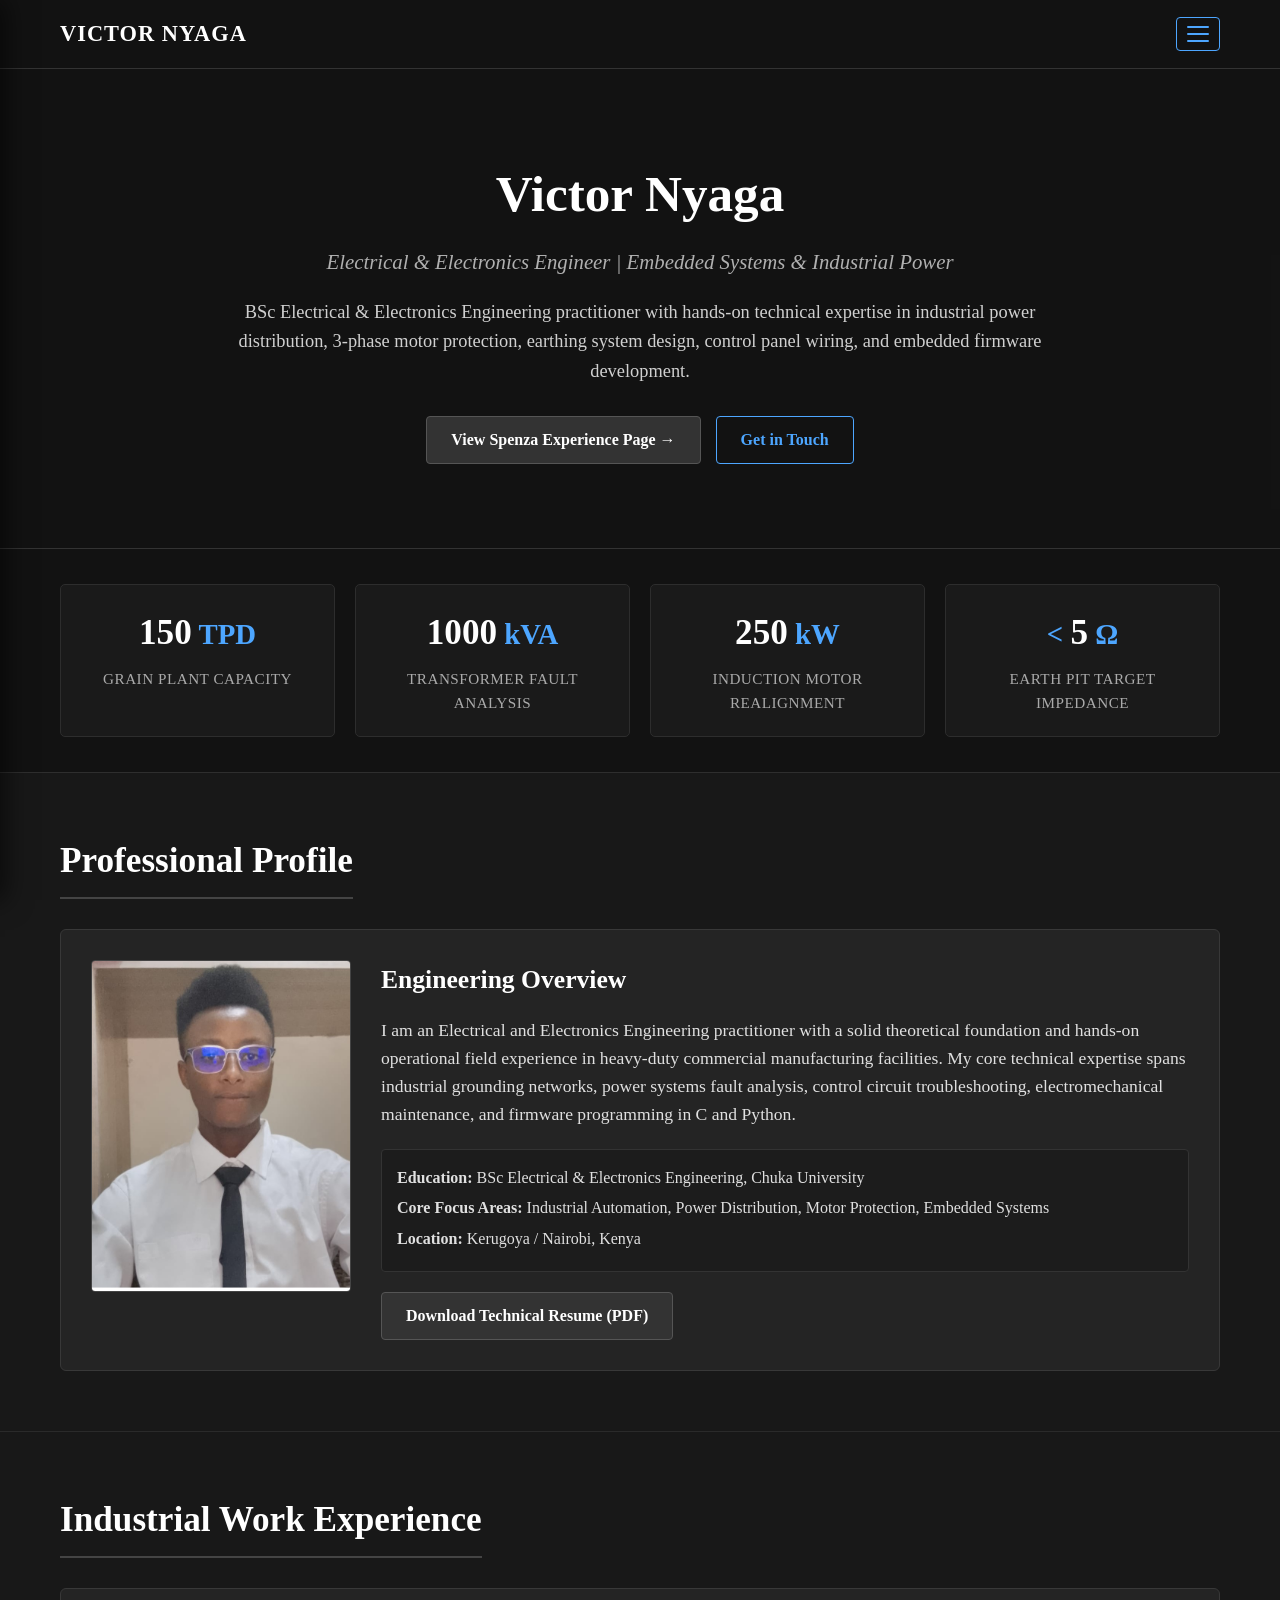
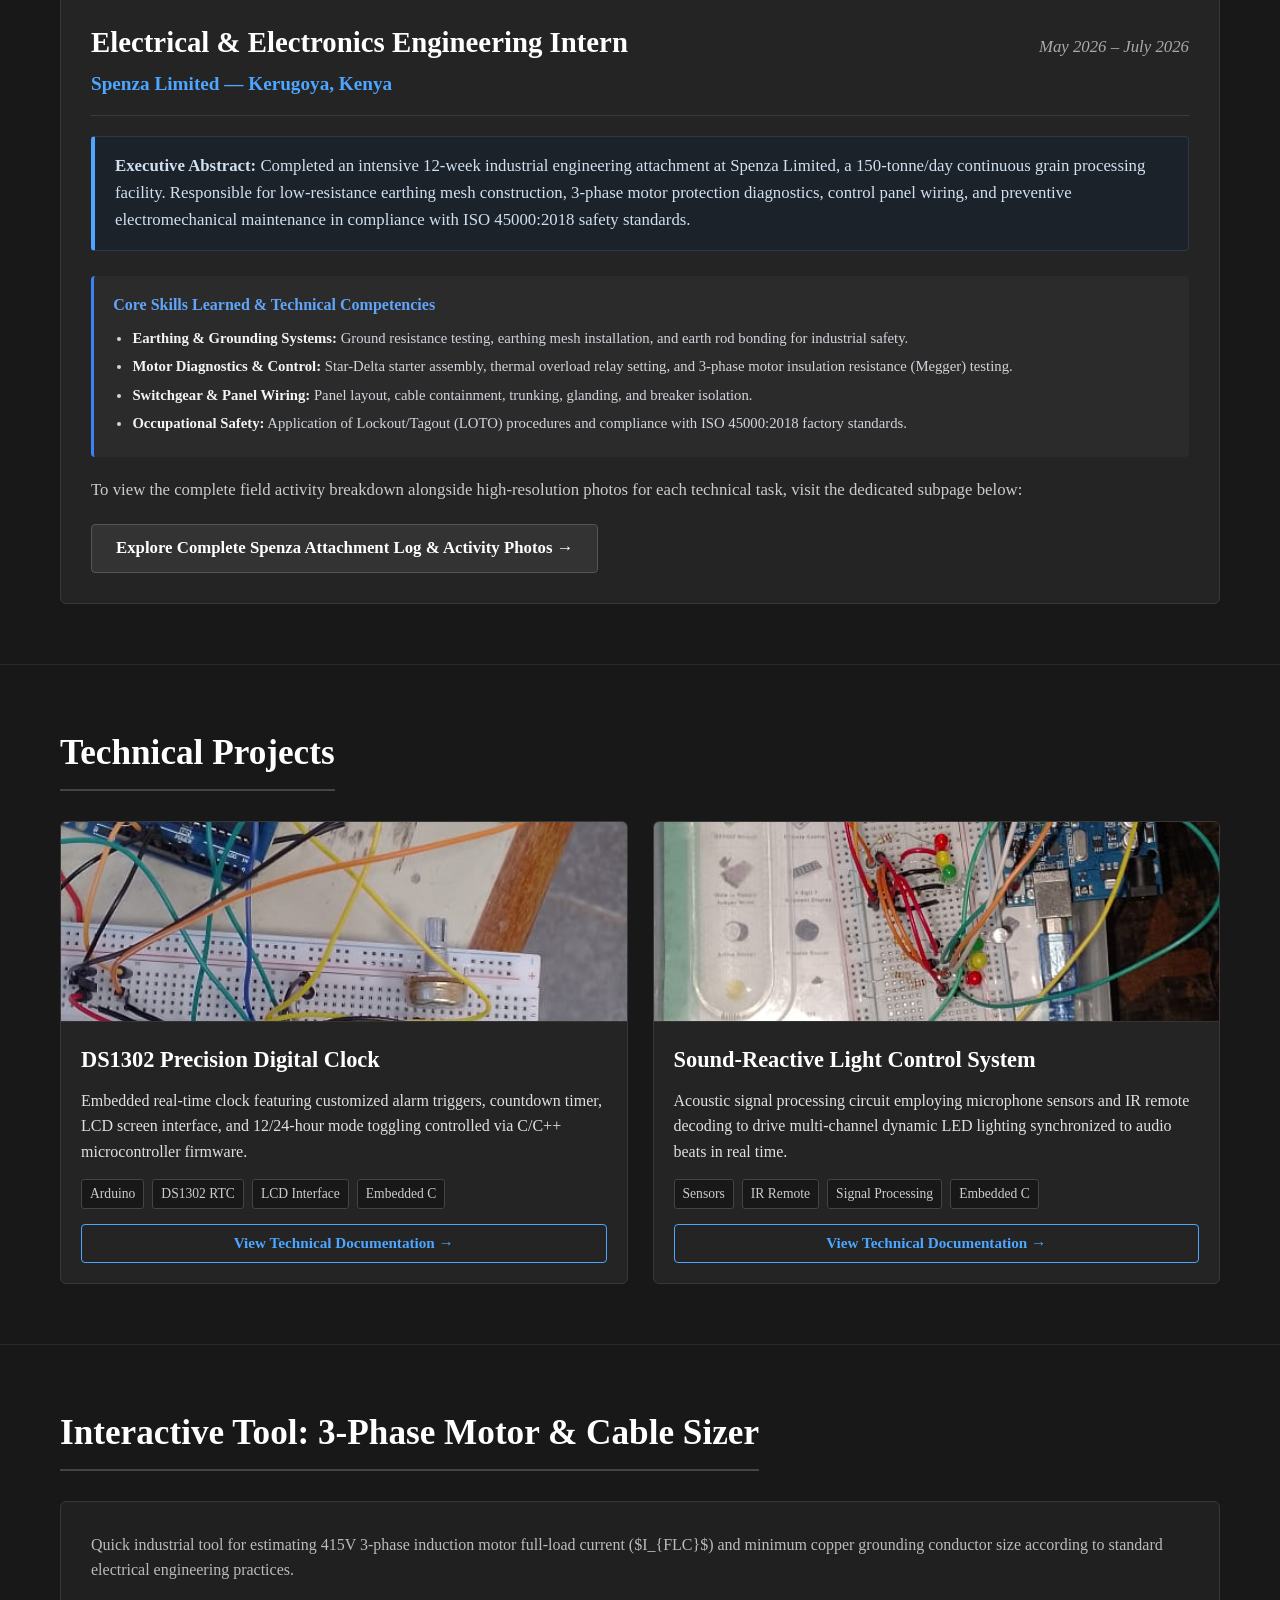
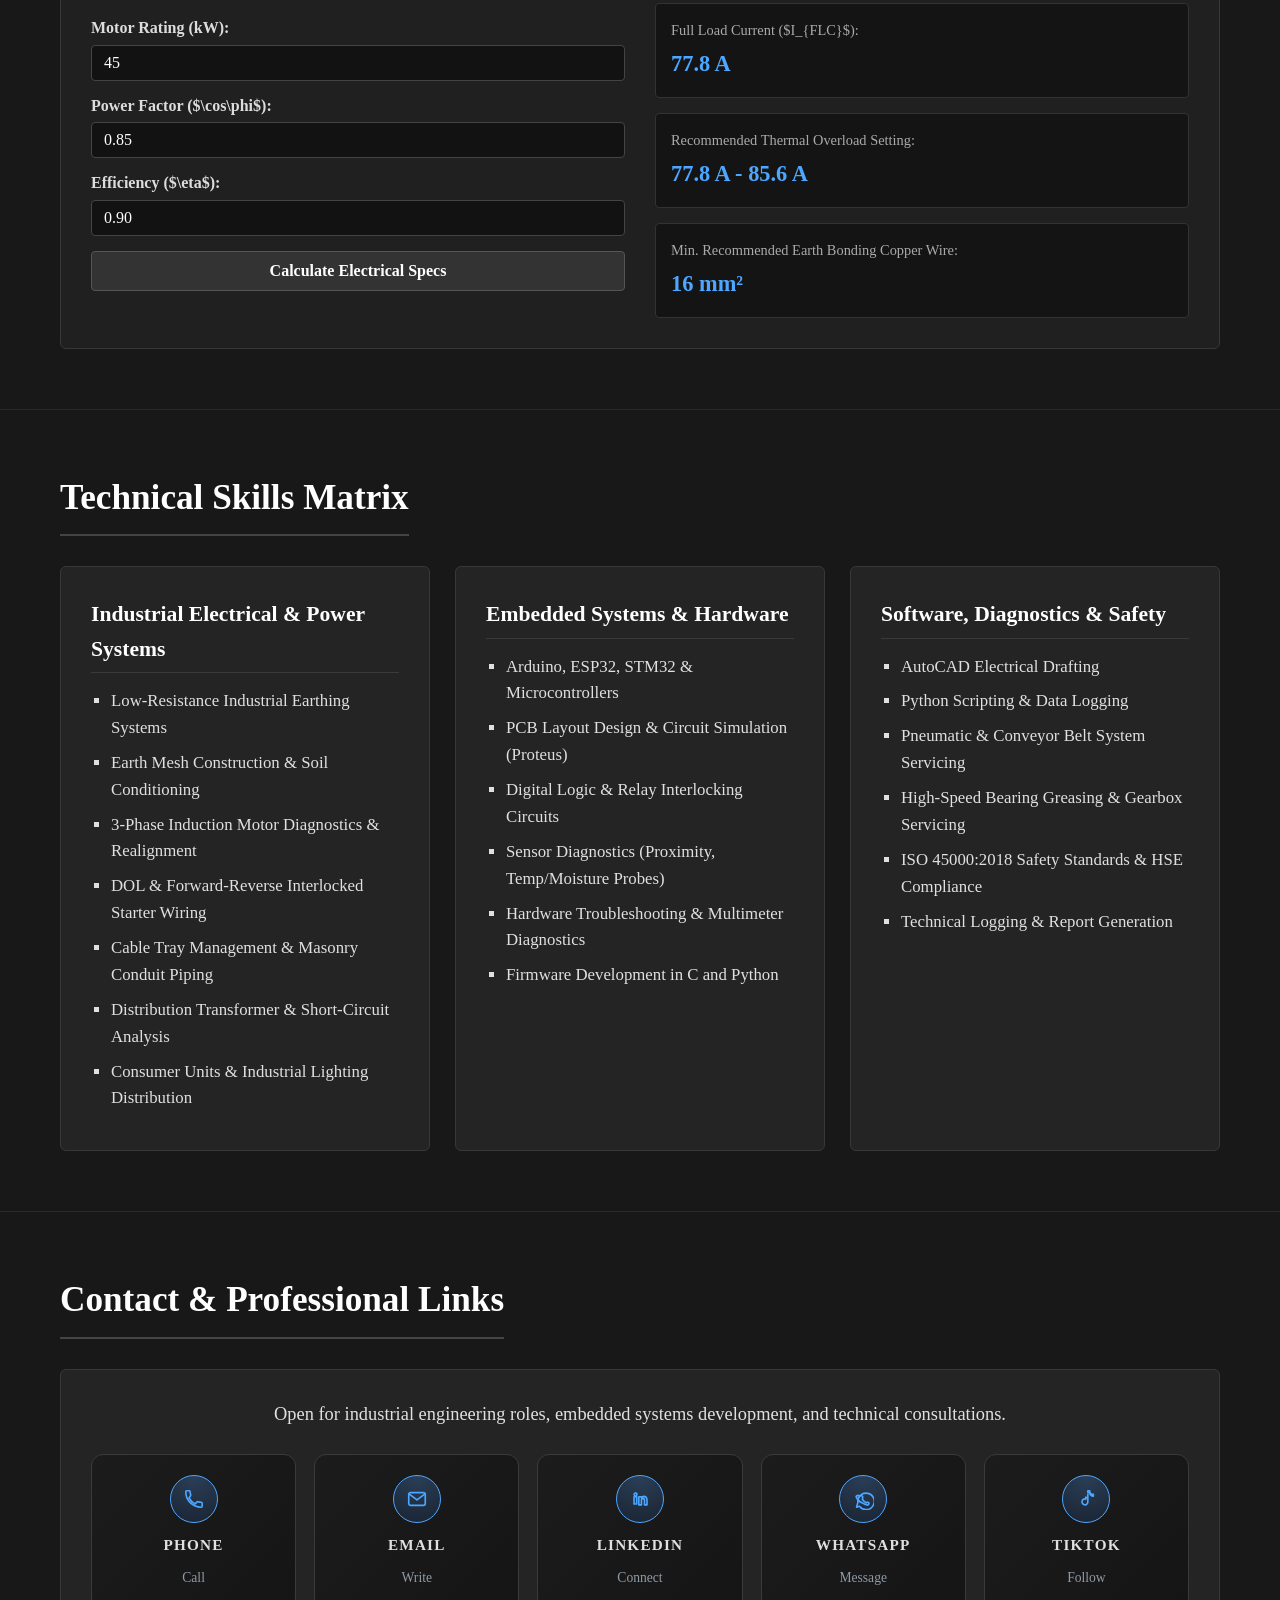
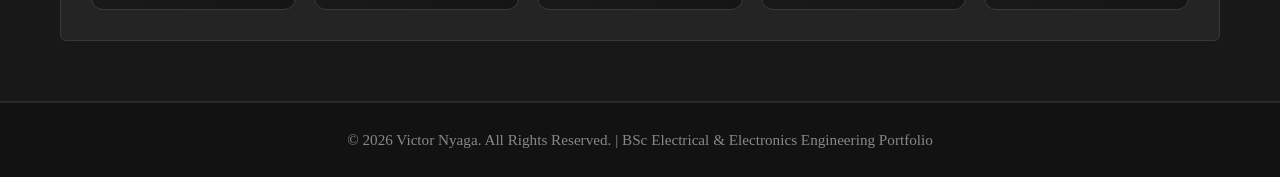
==== commit f1d3310a: "Update portfolio codebase" ====
--- a/index.html
+++ b/index.html
@@ -12,7 +12,12 @@
   <header class="navbar">
     <div class="nav-container">
       <a href="#home" class="brand-logo">VICTOR NYAGA</a>
-      <nav class="nav-menu">
+      <button class="nav-toggle" id="navToggle" aria-label="Toggle navigation menu">
+        <span class="nav-toggle-bar"></span>
+        <span class="nav-toggle-bar"></span>
+        <span class="nav-toggle-bar"></span>
+      </button>
+      <nav class="nav-menu" id="navMenu">
         <a href="#about">About</a>
         <a href="#experience">Industrial Experience</a>
         <a href="#projects">Projects</a>
@@ -39,13 +44,13 @@
         BSc Electrical & Electronics Engineering practitioner with hands-on technical expertise in industrial power distribution, 3-phase motor protection, earthing system design, control panel wiring, and embedded firmware development.
       </p>
       <div class="hero-buttons">
-        <a href="#experience" class="btn btn-primary">View Spenza Experience</a>
+        <a href="project-spenza.html" class="btn btn-primary">View Spenza Experience Page &rarr;</a>
         <a href="#contact" class="btn btn-secondary">Get in Touch</a>
       </div>
     </div>
   </section>
 
-  <!-- SUGGESTION 5: Animated Industrial Metrics Counter Section -->
+  <!-- Industrial Metrics Counter Section -->
   <section id="metrics" class="metrics-section">
     <div class="container metrics-grid">
       <div class="metric-card">
@@ -61,7 +66,7 @@
         <span class="metric-label">Induction Motor Realignment</span>
       </div>
       <div class="metric-card">
-        <span class="metric-prefix">&lt; </span><span class="metric-num" data-target="5">0</span><span class="metric-unit"> Ω</span>
+        <span class="metric-prefix">&lt; </span><span class="metric-num" data-target="5">0</span><span class="metric-unit"> &Omega;</span>
         <span class="metric-label">Earth Pit Target Impedance</span>
       </div>
     </div>
@@ -94,10 +99,10 @@
     </div>
   </section>
 
-  <!-- Industrial Experience Section (Spenza Limited Attachment) -->
+  <!-- Industrial Experience Overview Section -->
   <section id="experience" class="section">
     <div class="container">
-      <h2 class="section-title">Industrial Attachment & Work Experience</h2>
+      <h2 class="section-title">Industrial Work Experience</h2>
       
       <div class="card experience-main-card">
         <div class="exp-header">
@@ -109,71 +114,32 @@
         </div>
         
         <div class="abstract-box">
-          <strong>Executive Abstract:</strong> Completed an intensive 12-week industrial engineering attachment at Spenza Limited, a 150-tonne/day continuous grain processing plant. Hands-on duties encompassed low-resistance grounding infrastructure design, 3-phase motor protection diagnostics, control panel rewiring, and preventive electromechanical servicing in compliance with local electrical safety regulations and ISO 45000:2018 standard operating procedures.
-        </div>
-
-        <div class="exp-grid">
-          <div class="exp-box">
-            <h4>1. Grounding & Earthing Systems Design</h4>
-            <ul>
-              <li><strong>Earth Pit Construction:</strong> Excavated 2.5m earth pits and fabricated 1m x 1m square copper earth meshes using precision riveting equipment.</li>
-              <li><strong>Biochemical Conditioning:</strong> Applied layered sodium chloride (salt) and compacted wood charcoal surrounding earthing meshes to maintain low soil resistivity.</li>
-              <li><strong>Equipment Bonding:</strong> Terminated heavy-duty galvanized aluminum flat conductors using wall drills to bond 10+ three-phase induction motors, pumps, packaging units, and compressors to ground.</li>
-            </ul>
-          </div>
-
-          <div class="exp-box">
-            <h4>2. Control Room & Electrical Wiring</h4>
-            <ul>
-              <li><strong>Conduit & Tray Installation:</strong> Executed masonry wall chiseling, PVC conduit routing, and multi-core power cable laying across overhead metal cable trays to supply new control rooms.</li>
-              <li><strong>Power & Lighting Distribution:</strong> Wired and terminated 13A socket outlets, two-way lighting switches, ceiling roses, consumer units, and 225W exterior security floodlights.</li>
-            </ul>
-          </div>
-
-          <div class="exp-box">
-            <h4>3. Motor Maintenance & Control Diagnostics</h4>
-            <ul>
-              <li><strong>Motor Rating Mismatch Correction:</strong> Diagnosed severe thermal overload on 250 kW roller mill induction motors caused by installation mismatches; dismounted, interchanged, and realigned drive shafts.</li>
-              <li><strong>Interlocked Logic Circuits:</strong> Designed and installed dual-contactor forward-reverse control circuits with electrical interlocking for maintenance metal bending machinery.</li>
-              <li><strong>Protection Relays:</strong> Replaced degraded phase contactors and calibrated Direct-On-Line (DOL) thermal overload relays (OLR) to eliminate single-phasing conditions.</li>
-            </ul>
-          </div>
-
-          <div class="exp-box">
-            <h4>4. Power Systems & Electromechanical Diagnostics</h4>
-            <ul>
-              <li><strong>Conveyance Maintenance:</strong> Conducted belt tensioning, drive belt replacements, gearbox oil inspections, and bearing greasing on bucket elevators, screw conveyors, and extruders.</li>
-              <li><strong>Short-Circuit Analysis:</strong> Modeled short-circuit fault capacity ($I_{sc} \approx 27.5\text{ kA}$) for the facility's 1000 kVA, 33kV/420V Dyn11 YOCEAN transformer to verify switchgear breaking thresholds.</li>
-            </ul>
-          </div>
-        </div>
-
-        <!-- SUGGESTION 4: Attachment Photo Gallery with Lightbox Triggering -->
-        <h4 class="gallery-title">Field Work Photo Gallery (Click photo for full view)</h4>
-        <div class="spenza-gallery">
-          <div class="gallery-card">
-            <img src="assets/spenza_mesh.jpg" alt="Earthing Mesh Installation" class="lightbox-trigger" data-caption="Copper Earth Mesh Fabrication & Riveting (Spenza Limited)" onerror="this.src='assets/clock.jpg'" />
-            <span class="gallery-caption">Copper Earth Mesh Fabrication & Riveting</span>
-          </div>
-          <div class="gallery-card">
-            <img src="assets/spenza_panel.jpg" alt="Motor Control Panel Rewiring" class="lightbox-trigger" data-caption="Forward-Reverse Interlocked Motor Control Panel Wiring" onerror="this.src='assets/snake1.jpg'" />
-            <span class="gallery-caption">Forward-Reverse Motor Control Panel Wiring</span>
-          </div>
-          <div class="gallery-card">
-            <img src="assets/spenza_motor.jpg" alt="Induction Motor Maintenance" class="lightbox-trigger" data-caption="250 kW Roller Mill Motor Realignment & Shaft Inspection" onerror="this.src='assets/clock.jpg'" />
-            <span class="gallery-caption">250 kW Roller Mill Motor Realignment</span>
-          </div>
-          <div class="gallery-card">
-            <img src="assets/spenza_conduit.jpg" alt="Overhead Cable Tray Management" class="lightbox-trigger" data-caption="PVC Conduit Routing & Multi-Core Overhead Cable Tray Laying" onerror="this.src='assets/snake1.jpg'" />
-            <span class="gallery-caption">PVC Conduit Routing & Cable Tray Laying</span>
-          </div>
-        </div>
-
-      </div>
-    </div>
-  </section>
-
-  <!-- Technical Projects -->
+          <strong>Executive Abstract:</strong> Completed an intensive 12-week industrial engineering attachment at Spenza Limited, a 150-tonne/day continuous grain processing facility. Responsible for low-resistance earthing mesh construction, 3-phase motor protection diagnostics, control panel wiring, and preventive electromechanical maintenance in compliance with ISO 45000:2018 safety standards.
+        </div>
+
+        <!-- Skills Learned During Attachment -->
+        <div class="skills-acquired-box">
+          <h4><i class="fas fa-tools"></i> Core Skills Learned &amp; Technical Competencies</h4>
+          <ul class="skills-bullets">
+            <li><strong>Earthing &amp; Grounding Systems:</strong> Ground resistance testing, earthing mesh installation, and earth rod bonding for industrial safety.</li>
+            <li><strong>Motor Diagnostics &amp; Control:</strong> Star-Delta starter assembly, thermal overload relay setting, and 3-phase motor insulation resistance (Megger) testing.</li>
+            <li><strong>Switchgear &amp; Panel Wiring:</strong> Panel layout, cable containment, trunking, glanding, and breaker isolation.</li>
+            <li><strong>Occupational Safety:</strong> Application of Lockout/Tagout (LOTO) procedures and compliance with ISO 45000:2018 factory standards.</li>
+          </ul>
+        </div>
+
+        <p style="margin-bottom: 20px; color: #cccccc; font-size: 1.05rem;">
+          To view the complete field activity breakdown alongside high-resolution photos for each technical task, visit the dedicated subpage below:
+        </p>
+
+        <a href="project-spenza.html" class="btn btn-primary" style="font-size: 1.05rem;">
+          Explore Complete Spenza Attachment Log &amp; Activity Photos &rarr;
+        </a>
+      </div>
+    </div>
+  </section>
+
+  <!-- Technical Projects Section -->
   <section id="projects" class="section">
     <div class="container">
       <h2 class="section-title">Technical Projects</h2>
@@ -191,7 +157,7 @@
               <span>LCD Interface</span>
               <span>Embedded C</span>
             </div>
-            <a href="project-clock.html" class="btn btn-secondary btn-sm">View Technical Documentation ↗</a>
+            <a href="project-clock.html" class="btn btn-secondary btn-sm">View Technical Documentation &rarr;</a>
           </div>
         </div>
 
@@ -207,18 +173,18 @@
               <span>Signal Processing</span>
               <span>Embedded C</span>
             </div>
-            <a href="project-snake.html" class="btn btn-secondary btn-sm">View Technical Documentation ↗</a>
-          </div>
-        </div>
-
-      </div>
-    </div>
-  </section>
-
-  <!-- SUGGESTION 1: Interactive Engineering Calculator Tool -->
+            <a href="project-snake.html" class="btn btn-secondary btn-sm">View Technical Documentation &rarr;</a>
+          </div>
+        </div>
+
+        </div>
+    </div>
+  </section>
+
+  <!-- Interactive Calculator Section -->
   <section id="calculator" class="section">
     <div class="container">
-      <h2 class="section-title">Interactive Tool: 3-Phase Motor & Cable Sizer</h2>
+      <h2 class="section-title">Interactive Tool: 3-Phase Motor &amp; Cable Sizer</h2>
       <div class="card calc-card">
         <p style="margin-bottom: 20px; color: #bbbbbb;">
           Quick industrial tool for estimating 415V 3-phase induction motor full-load current ($I_{FLC}$) and minimum copper grounding conductor size according to standard electrical engineering practices.
@@ -248,53 +214,53 @@
             </div>
             <div class="calc-result-box">
               <span class="res-label">Min. Recommended Earth Bonding Copper Wire:</span>
-              <span id="resEarth" class="res-val">16 mm²</span>
-            </div>
-          </div>
-        </div>
-      </div>
-    </div>
-  </section>
-
-  <!-- Skills Matrix -->
+              <span id="resEarth" class="res-val">16 mm&sup2;</span>
+            </div>
+          </div>
+        </div>
+      </div>
+    </div>
+  </section>
+
+  <!-- Technical Skills Matrix -->
   <section id="skills" class="section">
     <div class="container">
       <h2 class="section-title">Technical Skills Matrix</h2>
       <div class="skills-grid">
         <div class="card skill-category">
-          <h3>Industrial Electrical & Power Systems</h3>
+          <h3>Industrial Electrical &amp; Power Systems</h3>
           <ul class="skill-list">
             <li>Low-Resistance Industrial Earthing Systems</li>
-            <li>Earth Mesh Construction & Soil Conditioning</li>
-            <li>3-Phase Induction Motor Diagnostics & Realignment</li>
-            <li>DOL & Forward-Reverse Interlocked Starter Wiring</li>
-            <li>Cable Tray Management & Masonry Conduit Piping</li>
-            <li>Distribution Transformer & Short-Circuit Analysis</li>
-            <li>Consumer Units & Industrial Lighting Distribution</li>
+            <li>Earth Mesh Construction &amp; Soil Conditioning</li>
+            <li>3-Phase Induction Motor Diagnostics &amp; Realignment</li>
+            <li>DOL &amp; Forward-Reverse Interlocked Starter Wiring</li>
+            <li>Cable Tray Management &amp; Masonry Conduit Piping</li>
+            <li>Distribution Transformer &amp; Short-Circuit Analysis</li>
+            <li>Consumer Units &amp; Industrial Lighting Distribution</li>
           </ul>
         </div>
 
         <div class="card skill-category">
-          <h3>Embedded Systems & Hardware</h3>
+          <h3>Embedded Systems &amp; Hardware</h3>
           <ul class="skill-list">
-            <li>Arduino, ESP32, STM32 & Microcontrollers</li>
-            <li>PCB Layout Design & Circuit Simulation (Proteus)</li>
-            <li>Digital Logic & Relay Interlocking Circuits</li>
+            <li>Arduino, ESP32, STM32 &amp; Microcontrollers</li>
+            <li>PCB Layout Design &amp; Circuit Simulation (Proteus)</li>
+            <li>Digital Logic &amp; Relay Interlocking Circuits</li>
             <li>Sensor Diagnostics (Proximity, Temp/Moisture Probes)</li>
-            <li>Hardware Troubleshooting & Multimeter Diagnostics</li>
+            <li>Hardware Troubleshooting &amp; Multimeter Diagnostics</li>
             <li>Firmware Development in C and Python</li>
           </ul>
         </div>
 
         <div class="card skill-category">
-          <h3>Software, Diagnostics & Safety</h3>
+          <h3>Software, Diagnostics &amp; Safety</h3>
           <ul class="skill-list">
             <li>AutoCAD Electrical Drafting</li>
-            <li>Python Scripting & Data Logging</li>
-            <li>Pneumatic & Conveyor Belt System Servicing</li>
-            <li>High-Speed Bearing Greasing & Gearbox Servicing</li>
-            <li>ISO 45000:2018 Safety Standards & HSE Compliance</li>
-            <li>Technical Logging & Report Generation</li>
+            <li>Python Scripting &amp; Data Logging</li>
+            <li>Pneumatic &amp; Conveyor Belt System Servicing</li>
+            <li>High-Speed Bearing Greasing &amp; Gearbox Servicing</li>
+            <li>ISO 45000:2018 Safety Standards &amp; HSE Compliance</li>
+            <li>Technical Logging &amp; Report Generation</li>
           </ul>
         </div>
       </div>
@@ -304,48 +270,54 @@
   <!-- Contact Section -->
   <section id="contact" class="section">
     <div class="container">
-      <h2 class="section-title">Contact & Professional Links</h2>
+      <h2 class="section-title">Contact &amp; Professional Links</h2>
       <div class="card contact-card">
         <p class="contact-intro">Open for industrial engineering roles, embedded systems development, and technical consultations.</p>
         <div class="contact-grid">
           <a href="tel:0708797271" class="contact-item">
+            <span class="contact-icon" aria-hidden="true">
+              <svg viewBox="0 0 24 24"><path d="M6.6 10.8a15.7 15.7 0 0 0 6.6 6.6l2.2-2.2a1 1 0 0 1 1-.2 11.2 11.2 0 0 0 3.5.6 1 1 0 0 1 1 1V20a1 1 0 0 1-1 1A17 17 0 0 1 3 4a1 1 0 0 1 1-1h2.8a1 1 0 0 1 1 1 11.2 11.2 0 0 0 .6 3.5 1 1 0 0 1-.2 1z"/></svg>
+            </span>
             <span class="contact-label">Phone</span>
-            <span class="contact-val">0708797271</span>
+            <span class="contact-hint">Call</span>
           </a>
           <a href="mailto:vnyaga03@gmail.com" class="contact-item">
+            <span class="contact-icon" aria-hidden="true">
+              <svg viewBox="0 0 24 24"><rect x="3" y="5" width="18" height="14" rx="2"/><path d="m4 7 8 6 8-6"/></svg>
+            </span>
             <span class="contact-label">Email</span>
-            <span class="contact-val">vnyaga03@gmail.com</span>
+            <span class="contact-hint">Write</span>
           </a>
           <a href="https://www.linkedin.com/in/victor-nyaga-3a15a8352" target="_blank" class="contact-item">
+            <span class="contact-icon" aria-hidden="true">
+              <svg viewBox="0 0 24 24"><path d="M6.94 8.5A1.56 1.56 0 1 0 6.94 5.4a1.56 1.56 0 0 0 0 3.1z"/><path d="M5.5 9.5h2.88v8H5.5z"/><path d="M10.7 9.5h2.76v1.1h.04c.38-.72 1.31-1.48 2.7-1.48 2.88 0 3.41 1.89 3.41 4.35v4.99H16.9v-4.66c0-1.11-.02-2.54-1.55-2.54-1.55 0-1.79 1.21-1.79 2.46v4.74H10.7z"/></svg>
+            </span>
             <span class="contact-label">LinkedIn</span>
-            <span class="contact-val">Victor Nyaga Profile</span>
+            <span class="contact-hint">Connect</span>
           </a>
           <a href="https://wa.me/254732930207" target="_blank" class="contact-item">
+            <span class="contact-icon" aria-hidden="true">
+              <svg viewBox="0 0 24 24"><path d="M5 21l1.4-5.1A9 9 0 1 1 8.1 20z"/><path d="M9.2 8.6c.2-.3.4-.4.8-.4h.3c.2 0 .4.1.6.3.2.2.7.7.8 1.4.1.5 0 1-.2 1.2l-.1.2c-.2.3-.3.5-.1.8.2.3.8 1.3 1.7 2.2 1 .9 1.9 1.5 2.2 1.7.3.2.5.2.8-.1l.2-.2c.2-.2.5-.3.8-.2.7.1 1.2.5 1.4.8.2.3.2.6.1.8l-.4.9c-.2.4-.6.7-1 .7a11.6 11.6 0 0 1-5.8-2.4A11.6 11.6 0 0 1 4.5 9.4c0-.4.3-.8.7-1l.8-.3c.3-.1.6 0 .8.2z"/></svg>
+            </span>
             <span class="contact-label">WhatsApp</span>
-            <span class="contact-val">+254 732 930 207</span>
+            <span class="contact-hint">Message</span>
           </a>
           <a href="https://www.tiktok.com/@its_nyaga" target="_blank" class="contact-item">
+            <span class="contact-icon" aria-hidden="true">
+              <svg viewBox="0 0 24 24"><path d="M14 3h2a4 4 0 0 0 4 4v2a4 4 0 0 1-4-4h-2z"/><path d="M14 7v8.2a3.2 3.2 0 1 1-2.2-3.1V10a5.3 5.3 0 0 0 2.2.5z"/></svg>
+            </span>
             <span class="contact-label">TikTok</span>
-            <span class="contact-val">@its_nyaga</span>
-          </a>
-        </div>
-      </div>
-    </div>
-  </section>
-
-  <!-- SUGGESTION 4: Photo Lightbox Modal Structure -->
-  <div id="lightboxModal" class="lightbox-overlay">
-    <span class="lightbox-close">&times;</span>
-    <div class="lightbox-container">
-      <img id="lightboxImg" src="" alt="Full Resolution View" />
-      <p id="lightboxCaption" class="lightbox-caption"></p>
-    </div>
-  </div>
+            <span class="contact-hint">Follow</span>
+          </a>
+        </div>
+      </div>
+    </div>
+  </section>
 
   <!-- Footer -->
   <footer class="footer">
     <div class="container">
-      <p>&copy; 2026 Victor Nyaga. All Rights Reserved. | BSc Electrical & Electronics Engineering Portfolio</p>
+      <p>&copy; 2026 Victor Nyaga. All Rights Reserved. | BSc Electrical &amp; Electronics Engineering Portfolio</p>
     </div>
   </footer>
 
--- a/style.css
+++ b/style.css
@@ -1,4 +1,6 @@
-/* Base Styles & Typography */
+/* ==========================================
+   1. BASE STYLES & TYPOGRAPHY
+   ========================================== */
 * {
   margin: 0;
   padding: 0;
@@ -28,7 +30,9 @@
   padding: 0 20px;
 }
 
-/* Header Navigation */
+/* ==========================================
+   2. NAVBAR & TOP-LEFT SIDEBAR NAVIGATION
+   ========================================== */
 .navbar {
   background-color: #121212;
   border-bottom: 1px solid #333333;
@@ -54,23 +58,107 @@
   letter-spacing: 1px;
 }
 
+/* Sidebar Drawer Toggle Button (Top-Left) */
+.nav-toggle {
+  display: flex;
+  flex-direction: column;
+  justify-content: center;
+  gap: 5px;
+  background: transparent;
+  border: 1px solid #4da6ff;
+  border-radius: 4px;
+  padding: 8px 10px;
+  cursor: pointer;
+  z-index: 1002;
+  transition: background-color 0.2s ease, border-color 0.2s ease;
+}
+
+.nav-toggle:hover {
+  background-color: #1a2a3a;
+  border-color: #80c0ff;
+}
+
+.nav-toggle-bar {
+  display: block;
+  width: 22px;
+  height: 2px;
+  background-color: #4da6ff;
+  border-radius: 2px;
+  transition: transform 0.3s ease, opacity 0.3s ease;
+}
+
+/* Hamburger to "X" Animation when active */
+.nav-toggle.active .nav-toggle-bar:nth-child(1) {
+  transform: translateY(7px) rotate(45deg);
+}
+
+.nav-toggle.active .nav-toggle-bar:nth-child(2) {
+  opacity: 0;
+}
+
+.nav-toggle.active .nav-toggle-bar:nth-child(3) {
+  transform: translateY(-7px) rotate(-45deg);
+}
+
+/* Sidebar Drawer Overlay Backdrop */
+.sidebar-backdrop {
+  position: fixed;
+  inset: 0;
+  background-color: rgba(0, 0, 0, 0.75);
+  backdrop-filter: blur(3px);
+  z-index: 999;
+  opacity: 0;
+  visibility: hidden;
+  transition: opacity 0.3s ease, visibility 0.3s ease;
+}
+
+.sidebar-backdrop.active {
+  opacity: 1;
+  visibility: visible;
+}
+
+/* Sidebar Navigation Drawer (Slide-out panel) */
 .nav-menu {
-  display: flex;
-  gap: 22px;
+  position: fixed;
+  top: 0;
+  left: 0;
+  width: 280px;
+  height: 100vh;
+  background-color: #121212;
+  border-right: 1px solid #333333;
+  display: flex;
+  flex-direction: column;
+  gap: 0;
+  padding: 80px 0 30px 0;
+  transform: translateX(-100%);
+  transition: transform 0.3s cubic-bezier(0.4, 0, 0.2, 1);
+  z-index: 1000;
+  box-shadow: 5px 0 25px rgba(0, 0, 0, 0.6);
+}
+
+.nav-menu.active {
+  transform: translateX(0);
 }
 
 .nav-menu a {
-  color: #cccccc;
+  padding: 16px 28px;
+  border-bottom: 1px solid #1e1e1e;
+  color: #dddddd;
   font-size: 1.05rem;
   font-weight: bold;
+  transition: background-color 0.2s ease, color 0.2s ease, padding-left 0.2s ease;
 }
 
 .nav-menu a:hover {
-  color: #ffffff;
+  background-color: #1c222a;
+  color: #4da6ff;
+  padding-left: 34px;
   text-decoration: none;
 }
 
-/* --- FIXED: Hero Section & Background Slideshow --- */
+/* ==========================================
+   3. HERO SECTION & BACKGROUND SLIDESHOW
+   ========================================== */
 .hero-section {
   position: relative;
   min-height: 480px;
@@ -98,7 +186,6 @@
   animation: fadeSlide 21s infinite ease-in-out;
 }
 
-/* Single clean image URLs - no stacking conflict */
 .slide-1 {
   background-image: url('assets/hero1.jpg');
   animation-delay: 0s;
@@ -160,7 +247,9 @@
   gap: 15px;
 }
 
-/* Buttons */
+/* ==========================================
+   4. BUTTONS, SECTIONS & GENERAL CARDS
+   ========================================== */
 .btn {
   display: inline-block;
   padding: 10px 24px;
@@ -200,7 +289,6 @@
   font-size: 0.95rem;
 }
 
-/* Sections & Cards */
 .section {
   padding: 60px 0;
   border-bottom: 1px solid #2a2a2a;
@@ -222,7 +310,53 @@
   padding: 30px;
 }
 
-/* About Grid */
+/* ==========================================
+   5. METRICS COUNTER SECTION
+   ========================================== */
+.metrics-section {
+  background-color: #121212;
+  border-bottom: 1px solid #2e2e2e;
+  padding: 35px 0;
+}
+
+.metrics-grid {
+  display: grid;
+  grid-template-columns: repeat(auto-fit, minmax(200px, 1fr));
+  gap: 20px;
+  text-align: center;
+}
+
+.metric-card {
+  background-color: #1a1a1a;
+  border: 1px solid #2d2d2d;
+  padding: 20px 15px;
+  border-radius: 5px;
+}
+
+.metric-prefix, .metric-unit {
+  font-size: 1.8rem;
+  font-weight: bold;
+  color: #4da6ff;
+}
+
+.metric-num {
+  font-size: 2.2rem;
+  font-weight: bold;
+  color: #ffffff;
+}
+
+.metric-label {
+  display: block;
+  font-size: 0.95rem;
+  color: #aaaaaa;
+  margin-top: 6px;
+  text-transform: uppercase;
+  letter-spacing: 0.5px;
+}
+
+/* ==========================================
+   6. ABOUT SECTION
+   ========================================== */
 .about-grid {
   display: grid;
   grid-template-columns: 260px 1fr;
@@ -260,7 +394,9 @@
   font-size: 1rem;
 }
 
-/* Spenza Abstract Box */
+/* ==========================================
+    7. INDUSTRIAL EXPERIENCE SECTION
+    ========================================== */
 .abstract-box {
   background-color: #1c222a;
   border-left: 4px solid #4da6ff;
@@ -274,7 +410,36 @@
   color: #d0e0f0;
 }
 
-/* Work Experience Section */
+.skills-acquired-box {
+  margin: 1.25rem 0;
+  padding: 1rem 1.2rem;
+  background-color: rgba(255, 255, 255, 0.03);
+  border-left: 3px solid #3b82f6;
+  border-radius: 4px;
+}
+
+.skills-acquired-box h4 {
+  color: #60a5fa;
+  font-size: 1rem;
+  margin-bottom: 0.6rem;
+}
+
+.skills-bullets {
+  list-style-type: disc;
+  padding-left: 1.2rem;
+  color: #d1d5db;
+}
+
+.skills-bullets li {
+  margin-bottom: 0.4rem;
+  font-size: 0.92rem;
+  line-height: 1.5;
+}
+
+.skills-bullets strong {
+  color: #f3f4f6;
+}
+
 .exp-header {
   display: flex;
   justify-content: space-between;
@@ -333,7 +498,9 @@
   font-size: 1.05rem;
 }
 
-/* --- FIXED: Attachment Photo Gallery (Full Uncropped Photos) --- */
+/* ==========================================
+   8. ATTACHMENT PHOTO GALLERY & LIGHTBOX
+   ========================================== */
 .gallery-title {
   font-size: 1.4rem;
   color: #ffffff;
@@ -357,7 +524,6 @@
   flex-direction: column;
 }
 
-/* Uses contain & dark letterboxing to show 100% of the photo without cropping */
 .gallery-card img {
   width: 100%;
   height: 220px;
@@ -374,7 +540,87 @@
   background-color: #161616;
 }
 
-/* Projects Grid */
+.lightbox-trigger {
+  cursor: pointer;
+  transition: transform 0.2s ease, filter 0.2s ease;
+}
+
+.lightbox-trigger:hover {
+  transform: scale(1.02);
+  filter: brightness(1.15);
+}
+
+/* Lightbox Modal & Fullscreen Overlay */
+.lightbox-overlay {
+  position: fixed;
+  inset: 0;
+  background-color: rgba(0, 0, 0, 0.92);
+  backdrop-filter: blur(4px);
+  display: none;
+  align-items: center;
+  justify-content: center;
+  z-index: 3000;
+  padding: 20px;
+}
+
+.lightbox-overlay.active {
+  display: flex;
+  animation: fadeIn 0.25s ease-out;
+}
+
+@keyframes fadeIn {
+  from { opacity: 0; }
+  to { opacity: 1; }
+}
+
+.lightbox-container {
+  max-width: 90vw;
+  max-height: 85vh;
+  text-align: center;
+  position: relative;
+}
+
+.lightbox-container img {
+  max-width: 100%;
+  max-height: 75vh;
+  object-fit: contain;
+  border: 2px solid #333333;
+  border-radius: 4px;
+  box-shadow: 0 10px 30px rgba(0, 0, 0, 0.9);
+}
+
+.lightbox-caption {
+  color: #dddddd;
+  font-size: 1.1rem;
+  margin-top: 15px;
+  font-style: italic;
+}
+
+.lightbox-close {
+  position: absolute;
+  top: 20px;
+  right: 30px;
+  font-size: 2.5rem;
+  color: #ffffff;
+  cursor: pointer;
+  z-index: 3001;
+  width: 44px;
+  height: 44px;
+  line-height: 40px;
+  text-align: center;
+  background-color: rgba(255, 255, 255, 0.1);
+  border-radius: 50%;
+  transition: background-color 0.2s ease, transform 0.2s ease;
+}
+
+.lightbox-close:hover {
+  background-color: rgba(255, 255, 255, 0.25);
+  transform: scale(1.1);
+}
+
+/* ==========================================
+   9. PROJECTS SECTION
+   ========================================== */
 .projects-grid {
   display: grid;
   grid-template-columns: repeat(auto-fit, minmax(340px, 1fr));
@@ -430,7 +676,68 @@
   border-radius: 3px;
 }
 
-/* Skills Section */
+/* ==========================================
+   10. INTERACTIVE CALCULATOR TOOL
+   ========================================== */
+.calc-card {
+  background-color: #202020;
+}
+
+.calc-grid {
+  display: grid;
+  grid-template-columns: 1fr 1fr;
+  gap: 30px;
+}
+
+.calc-input-group label {
+  display: block;
+  margin-top: 12px;
+  margin-bottom: 4px;
+  color: #dddddd;
+  font-weight: bold;
+}
+
+.calc-input-group input {
+  width: 100%;
+  padding: 8px 12px;
+  background-color: #121212;
+  border: 1px solid #444444;
+  color: #ffffff;
+  font-family: inherit;
+  font-size: 1rem;
+  border-radius: 4px;
+}
+
+.calc-output-group {
+  display: flex;
+  flex-direction: column;
+  justify-content: center;
+  gap: 15px;
+}
+
+.calc-result-box {
+  background-color: #141414;
+  border: 1px solid #333333;
+  padding: 15px;
+  border-radius: 4px;
+}
+
+.res-label {
+  display: block;
+  font-size: 0.9rem;
+  color: #aaaaaa;
+  margin-bottom: 4px;
+}
+
+.res-val {
+  font-size: 1.4rem;
+  font-weight: bold;
+  color: #4da6ff;
+}
+
+/* ==========================================
+   11. TECHNICAL SKILLS MATRIX
+   ========================================== */
 .skills-grid {
   display: grid;
   grid-template-columns: repeat(auto-fit, minmax(320px, 1fr));
@@ -455,7 +762,9 @@
   font-size: 1.05rem;
 }
 
-/* Contact Grid */
+/* ==========================================
+   12. CONTACT SECTION
+   ========================================== */
 .contact-intro {
   font-size: 1.15rem;
   margin-bottom: 25px;
@@ -526,126 +835,206 @@
   color: #8f9aa6;
 }
 
-/* Modal & Diagrammatic Formatting */
-.modal-overlay {
-  position: fixed;
-  inset: 0;
-  background-color: rgba(0, 0, 0, 0.88);
-  display: none;
+/* ==========================================
+   13. DOCUMENTATION PAGES & DIAGRAMS
+   ========================================== */
+.doc-body {
+  background-color: #141414;
+}
+
+.back-link {
+  color: #4da6ff;
+  font-weight: bold;
+  font-size: 1.05rem;
+}
+
+.back-link:hover {
+  color: #80c0ff;
+  text-decoration: underline;
+}
+
+.doc-container {
+  padding-top: 40px;
+  padding-bottom: 60px;
+}
+
+.doc-header {
+  margin-bottom: 35px;
+  border-bottom: 1px solid #333333;
+  padding-bottom: 25px;
+}
+
+.doc-badge {
+  display: inline-block;
+  background-color: #1a3a5c;
+  color: #4da6ff;
+  border: 1px solid #2d5885;
+  padding: 4px 12px;
+  font-size: 0.85rem;
+  font-weight: bold;
+  border-radius: 3px;
+  margin-bottom: 12px;
+  text-transform: uppercase;
+  letter-spacing: 0.5px;
+}
+
+.doc-header h1 {
+  font-size: 2.5rem;
+  color: #ffffff;
+  margin-bottom: 10px;
+}
+
+.doc-subtitle {
+  font-size: 1.2rem;
+  color: #aaaaaa;
+  max-width: 900px;
+}
+
+.doc-grid-main {
+  display: grid;
+  grid-template-columns: 420px 1fr;
+  gap: 30px;
+  align-items: start;
+}
+
+.doc-media-col, .doc-text-col {
+  display: flex;
+  flex-direction: column;
+  gap: 25px;
+}
+
+.media-card h3, .diagram-card h3 {
+  font-size: 1.3rem;
+  color: #ffffff;
+  margin-bottom: 15px;
+  border-bottom: 1px solid #3a3a3a;
+  padding-bottom: 6px;
+}
+
+.video-container {
+  width: 100%;
+  background-color: #000000;
+  border: 1px solid #333333;
+  border-radius: 4px;
+  overflow: hidden;
+}
+
+.video-container video {
+  width: 100%;
+  max-height: 320px;
+  display: block;
+  object-fit: contain;
+}
+
+.media-actions {
+  display: flex;
+  flex-direction: column;
+  gap: 10px;
+  margin-top: 15px;
+}
+
+.media-actions .btn {
+  width: 100%;
+}
+
+.diagram-flow-vertical {
+  display: flex;
+  flex-direction: column;
   align-items: center;
-  justify-content: center;
-  z-index: 2000;
-  padding: 20px;
-}
-
-.modal-overlay.active {
-  display: flex;
-}
-
-.modal-content {
+  gap: 8px;
+}
+
+.diagram-step {
+  background-color: #1a222d;
+  border: 1px solid #2e3b4e;
+  padding: 12px 15px;
+  border-radius: 4px;
+  width: 100%;
+  text-align: center;
+}
+
+.step-title {
+  display: block;
+  color: #4da6ff;
+  font-weight: bold;
+  font-size: 0.95rem;
+  margin-bottom: 3px;
+}
+
+.diagram-step p {
+  font-size: 0.9rem;
+  color: #cccccc;
+  margin: 0;
+}
+
+.diagram-arrow-v {
+  color: #888888;
+  font-weight: bold;
+  font-size: 1.1rem;
+}
+
+.doc-section-card h2 {
+  font-size: 1.5rem;
+  color: #ffffff;
+  margin-bottom: 15px;
+  border-bottom: 1px solid #383838;
+  padding-bottom: 6px;
+}
+
+.doc-section-card p {
+  font-size: 1.1rem;
+  color: #dddddd;
+  margin-bottom: 12px;
+}
+
+.tech-list {
+  list-style-type: square;
+  padding-left: 20px;
+}
+
+.tech-list li {
+  font-size: 1.05rem;
+  margin-bottom: 10px;
+  color: #cccccc;
+}
+
+/* ==========================================
+   14. CODE PREVIEWER & FOOTER
+   ========================================== */
+.code-header {
+  display: flex;
+  justify-content: space-between;
+  align-items: center;
+  margin-bottom: 12px;
+}
+
+.code-block {
+  background-color: #0d0d0d;
+  border: 1px solid #2e2e2e;
+  border-radius: 4px;
+  padding: 16px;
+  overflow-x: auto;
+  font-family: 'Courier New', Courier, monospace;
+  font-size: 0.95rem;
+  color: #4da6ff;
+  line-height: 1.4;
+}
+
+.copy-btn {
   background-color: #242424;
+  color: #ffffff;
   border: 1px solid #444444;
-  border-radius: 6px;
-  max-width: 720px;
-  width: 100%;
-  max-height: 90vh;
-  overflow-y: auto;
-  padding: 25px 30px;
-  position: relative;
-  color: #e0e0e0;
-}
-
-.modal-close {
-  position: absolute;
-  top: 15px;
-  right: 20px;
-  font-size: 2rem;
-  background: none;
-  border: none;
-  color: #ffffff;
+  padding: 5px 12px;
+  font-size: 0.85rem;
+  border-radius: 3px;
   cursor: pointer;
 }
 
-.modal-video-wrapper {
-  max-width: 480px;
-  width: 100%;
-  margin: 0 auto 20px auto;
-  background-color: #121212;
-  border: 1px solid #383838;
-  border-radius: 6px;
-  overflow: hidden;
-}
-
-.modal-video {
-  width: 100%;
-  max-height: 270px;
-  object-fit: contain;
-  display: block;
-  background-color: #000;
-}
-
-/* Diagram Visual Box */
-.diagram-box {
-  background-color: #14181f;
-  border: 1px solid #2e3b4e;
-  border-radius: 6px;
-  padding: 18px;
-  margin: 20px 0;
-}
-
-.diagram-title {
-  color: #4da6ff;
-  font-size: 0.95rem;
-  text-transform: uppercase;
-  font-weight: bold;
-  letter-spacing: 1px;
-  margin-bottom: 12px;
-  text-align: center;
-}
-
-.diagram-flow {
-  display: flex;
-  flex-wrap: wrap;
-  align-items: center;
-  justify-content: center;
-  gap: 10px;
-  font-family: monospace;
-}
-
-.diagram-node {
-  background-color: #202b38;
-  border: 1px solid #4da6ff;
-  color: #ffffff;
-  padding: 8px 12px;
-  border-radius: 4px;
-  font-size: 0.9rem;
-  text-align: center;
-}
-
-.diagram-arrow {
-  color: #888888;
-  font-weight: bold;
-  font-size: 1.1rem;
-}
-
-.doc-section {
-  margin: 20px 0;
-}
-
-.doc-section h4 {
-  color: #ffffff;
-  font-size: 1.2rem;
-  border-bottom: 1px solid #3a3a3a;
-  padding-bottom: 4px;
-  margin-bottom: 10px;
-}
-
-.doc-section p, .doc-section ul {
-  font-size: 1.05rem;
-  color: #cccccc;
-}
-
-/* Footer */
+.copy-btn:hover {
+  background-color: #333333;
+  border-color: #666666;
+}
+
 .footer {
   background-color: #121212;
   border-top: 1px solid #2a2a2a;
@@ -655,464 +1044,48 @@
   font-size: 0.95rem;
 }
 
-@media (max-width: 768px) {
-  .nav-container { flex-direction: column; gap: 12px; }
-  .about-grid { grid-template-columns: 1fr; }
-  .exp-grid { grid-template-columns: 1fr; }
-  .exp-header { flex-direction: column; gap: 5px; }
-  .hero-content h1 { font-size: 2.2rem; }
-}
-
-/* FYP Spotlight Styles */
-.fyp-card {
-  border-left: 4px solid #4da6ff;
-  background-color: #1e242d;
-}
-
-.fyp-badge {
-  display: inline-block;
-  background-color: #1a3a5c;
-  color: #4da6ff;
-  border: 1px solid #2d5885;
-  padding: 4px 12px;
-  font-size: 0.85rem;
-  font-weight: bold;
-  border-radius: 3px;
-  margin-bottom: 12px;
-}
-
-.fyp-card h3 {
-  font-size: 1.6rem;
-  color: #ffffff;
-  margin-bottom: 10px;
-}
-
-.fyp-desc {
-  font-size: 1.1rem;
-  color: #cccccc;
-  margin-bottom: 25px;
-}
-
-.fyp-architecture {
-  display: grid;
-  grid-template-columns: repeat(auto-fit, minmax(200px, 1fr));
-  gap: 15px;
-}
-
-.arch-step {
-  background-color: #14181f;
-  border: 1px solid #2e3b4e;
-  padding: 15px;
-  border-radius: 4px;
-}
-
-.step-num {
-  display: block;
-  font-size: 1.4rem;
-  font-weight: bold;
-  color: #4da6ff;
-  margin-bottom: 4px;
-}
-
-.arch-step strong {
-  color: #ffffff;
-  display: block;
-  margin-bottom: 4px;
-}
-
-.arch-step p {
-  font-size: 0.95rem;
-  color: #aaaaaa;
-}
-
-/* Calculator Styles */
-.calc-card {
-  background-color: #202020;
-}
-
-.calc-grid {
-  display: grid;
-  grid-template-columns: 1fr 1fr;
-  gap: 30px;
-}
-
-.calc-input-group label {
-  display: block;
-  margin-top: 12px;
-  margin-bottom: 4px;
-  color: #dddddd;
-  font-weight: bold;
-}
-
-.calc-input-group input {
-  width: 100%;
-  padding: 8px 12px;
-  background-color: #121212;
-  border: 1px solid #444444;
-  color: #ffffff;
-  font-family: inherit;
-  font-size: 1rem;
-  border-radius: 4px;
-}
-
-.calc-output-group {
-  display: flex;
-  flex-direction: column;
-  justify-content: center;
-  gap: 15px;
-}
-
-.calc-result-box {
-  background-color: #141414;
-  border: 1px solid #333333;
-  padding: 15px;
-  border-radius: 4px;
-}
-
-.res-label {
-  display: block;
-  font-size: 0.9rem;
-  color: #aaaaaa;
-  margin-bottom: 4px;
-}
-
-.res-val {
-  font-size: 1.4rem;
-  font-weight: bold;
-  color: #4da6ff;
-}
-
-@media (max-width: 768px) {
-  .calc-grid { grid-template-columns: 1fr; }
-}
-
-/* --- DEDICATED DOCUMENTATION PAGE STYLES --- */
-.doc-body {
-  background-color: #141414;
-}
-
-.back-link {
-  color: #4da6ff;
-  font-weight: bold;
-  font-size: 1.05rem;
-}
-
-.back-link:hover {
-  color: #80c0ff;
-  text-decoration: underline;
-}
-
-.doc-container {
-  padding-top: 40px;
-  padding-bottom: 60px;
-}
-
-.doc-header {
-  margin-bottom: 35px;
-  border-bottom: 1px solid #333333;
-  padding-bottom: 25px;
-}
-
-.doc-badge {
-  display: inline-block;
-  background-color: #1a3a5c;
-  color: #4da6ff;
-  border: 1px solid #2d5885;
-  padding: 4px 12px;
-  font-size: 0.85rem;
-  font-weight: bold;
-  border-radius: 3px;
-  margin-bottom: 12px;
-  text-transform: uppercase;
-  letter-spacing: 0.5px;
-}
-
-.doc-header h1 {
-  font-size: 2.5rem;
-  color: #ffffff;
-  margin-bottom: 10px;
-}
-
-.doc-subtitle {
-  font-size: 1.2rem;
-  color: #aaaaaa;
-  max-width: 900px;
-}
-
-/* Two-Column Documentation Grid */
-.doc-grid-main {
-  display: grid;
-  grid-template-columns: 420px 1fr;
-  gap: 30px;
-  align-items: start;
-}
-
-.doc-media-col, .doc-text-col {
-  display: flex;
-  flex-direction: column;
-  gap: 25px;
-}
-
-/* Media Card & Video Container */
-.media-card h3, .diagram-card h3 {
-  font-size: 1.3rem;
-  color: #ffffff;
-  margin-bottom: 15px;
-  border-bottom: 1px solid #3a3a3a;
-  padding-bottom: 6px;
-}
-
-.video-container {
-  width: 100%;
-  background-color: #000000;
-  border: 1px solid #333333;
-  border-radius: 4px;
-  overflow: hidden;
-}
-
-.video-container video {
-  width: 100%;
-  max-height: 320px;
-  display: block;
-  object-fit: contain;
-}
-
-.media-actions {
-  display: flex;
-  flex-direction: column;
-  gap: 10px;
-  margin-top: 15px;
-}
-
-.media-actions .btn {
-  width: 100%;
-}
-
-/* Vertical Diagram Flow */
-.diagram-flow-vertical {
-  display: flex;
-  flex-direction: column;
-  align-items: center;
-  gap: 8px;
-}
-
-.diagram-step {
-  background-color: #1a222d;
-  border: 1px solid #2e3b4e;
-  padding: 12px 15px;
-  border-radius: 4px;
-  width: 100%;
-  text-align: center;
-}
-
-.step-title {
-  display: block;
-  color: #4da6ff;
-  font-weight: bold;
-  font-size: 0.95rem;
-  margin-bottom: 3px;
-}
-
-.diagram-step p {
-  font-size: 0.9rem;
-  color: #cccccc;
-  margin: 0;
-}
-
-.diagram-arrow-v {
-  color: #888888;
-  font-weight: bold;
-  font-size: 1.1rem;
-}
-
-/* Documentation Sections */
-.doc-section-card h2 {
-  font-size: 1.5rem;
-  color: #ffffff;
-  margin-bottom: 15px;
-  border-bottom: 1px solid #383838;
-  padding-bottom: 6px;
-}
-
-.doc-section-card p {
-  font-size: 1.1rem;
-  color: #dddddd;
-  margin-bottom: 12px;
-}
-
-.tech-list {
-  list-style-type: square;
-  padding-left: 20px;
-}
-
-.tech-list li {
-  font-size: 1.05rem;
-  margin-bottom: 10px;
-  color: #cccccc;
-}
-
-.challenge-box {
-  background-color: #1a1a1a;
-  border-left: 3px solid #4da6ff;
-  border-top: 1px solid #2c2c2c;
-  border-right: 1px solid #2c2c2c;
-  border-bottom: 1px solid #2c2c2c;
-  padding: 15px;
-  border-radius: 4px;
-  margin-bottom: 15px;
-}
-
-.challenge-box h4 {
-  color: #ffffff;
-  font-size: 1.15rem;
-  margin-bottom: 8px;
-}
-
-.challenge-box p {
-  font-size: 1rem;
-  color: #bbbbbb;
-  margin-bottom: 6px;
-}
-
+/* ==========================================
+   15. RESPONSIVE MEDIA QUERIES
+   ========================================== */
 @media (max-width: 900px) {
   .doc-grid-main {
     grid-template-columns: 1fr;
   }
 }
 
-/* --- SUGGESTION 5: METRICS COUNTER STYLES --- */
-.metrics-section {
-  background-color: #121212;
-  border-bottom: 1px solid #2e2e2e;
-  padding: 35px 0;
-}
-
-.metrics-grid {
-  display: grid;
-  grid-template-columns: repeat(auto-fit, minmax(200px, 1fr));
-  gap: 20px;
-  text-align: center;
-}
-
-.metric-card {
-  background-color: #1a1a1a;
-  border: 1px solid #2d2d2d;
-  padding: 20px 15px;
-  border-radius: 5px;
-}
-
-.metric-prefix, .metric-unit {
-  font-size: 1.8rem;
-  font-weight: bold;
-  color: #4da6ff;
-}
-
-.metric-num {
-  font-size: 2.2rem;
-  font-weight: bold;
-  color: #ffffff;
-}
-
-.metric-label {
-  display: block;
-  font-size: 0.95rem;
-  color: #aaaaaa;
-  margin-top: 6px;
-  text-transform: uppercase;
-  letter-spacing: 0.5px;
-}
-
-
-/* --- SUGGESTION 4: LIGHTBOX MODAL STYLES --- */
-.lightbox-trigger {
-  cursor: pointer;
-  transition: transform 0.2s ease, filter 0.2s ease;
-}
-
-.lightbox-trigger:hover {
-  transform: scale(1.02);
-  filter: brightness(1.15);
-}
-
-.lightbox-overlay {
-  position: fixed;
-  inset: 0;
-  background-color: rgba(0, 0, 0, 0.92);
-  display: none;
-  align-items: center;
-  justify-content: center;
-  z-index: 3000;
-  padding: 20px;
-}
-
-.lightbox-overlay.active {
-  display: flex;
-}
-
-.lightbox-container {
-  max-width: 90vw;
-  max-height: 85vh;
-  text-align: center;
-}
-
-.lightbox-container img {
-  max-width: 100%;
-  max-height: 75vh;
-  object-fit: contain;
-  border: 2px solid #333333;
-  border-radius: 4px;
-  box-shadow: 0 8px 25px rgba(0,0,0,0.8);
-}
-
-.lightbox-caption {
-  color: #dddddd;
-  font-size: 1.1rem;
-  margin-top: 15px;
-  font-style: italic;
-}
-
-.lightbox-close {
-  position: absolute;
-  top: 20px;
-  right: 30px;
-  font-size: 2.5rem;
-  color: #ffffff;
-  cursor: pointer;
-  z-index: 3001;
-}
-
-
-/* --- SUGGESTION 2: CODE PREVIEWER STYLES --- */
-.code-header {
-  display: flex;
-  justify-content: space-between;
-  align-items: center;
-  margin-bottom: 12px;
-}
-
-.code-block {
-  background-color: #0d0d0d;
-  border: 1px solid #2e2e2e;
-  border-radius: 4px;
-  padding: 16px;
-  overflow-x: auto;
-  font-family: 'Courier New', Courier, monospace;
-  font-size: 0.95rem;
-  color: #4da6ff;
-  line-height: 1.4;
-}
-
-.copy-btn {
-  background-color: #242424;
-  color: #ffffff;
-  border: 1px solid #444444;
-  padding: 5px 12px;
-  font-size: 0.85rem;
-  border-radius: 3px;
-  cursor: pointer;
-}
-
-.copy-btn:hover {
-  background-color: #333333;
-  border-color: #666666;
+@media (max-width: 768px) {
+  .nav-container {
+    padding: 0 16px;
+  }
+
+  .about-grid {
+    grid-template-columns: 1fr;
+  }
+
+  .exp-grid {
+    grid-template-columns: 1fr;
+  }
+
+  .exp-header {
+    flex-direction: column;
+    gap: 5px;
+  }
+
+  .calc-grid {
+    grid-template-columns: 1fr;
+  }
+
+  .hero-content h1 {
+    font-size: 2.2rem;
+  }
+
+  .hero-buttons {
+    flex-direction: column;
+    gap: 10px;
+  }
+
+  .lightbox-close {
+    top: 10px;
+    right: 10px;
+  }
 }
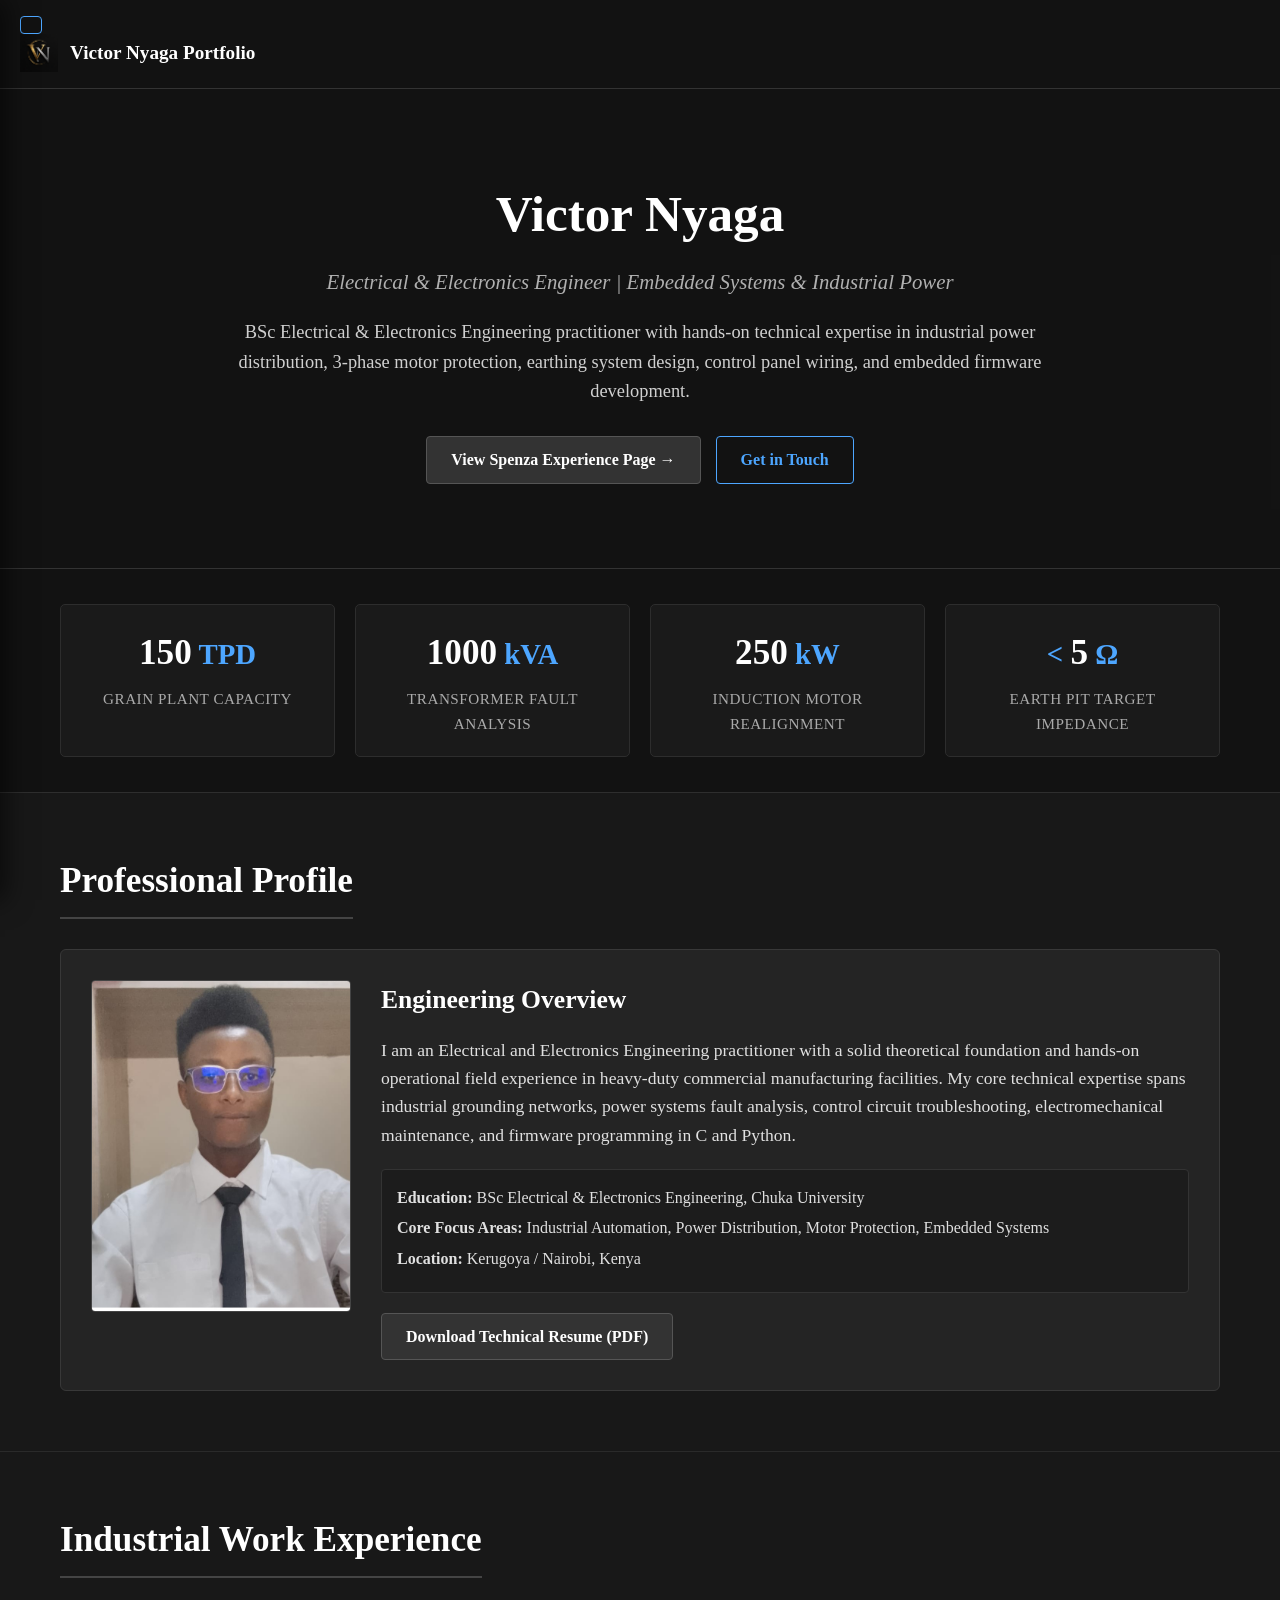
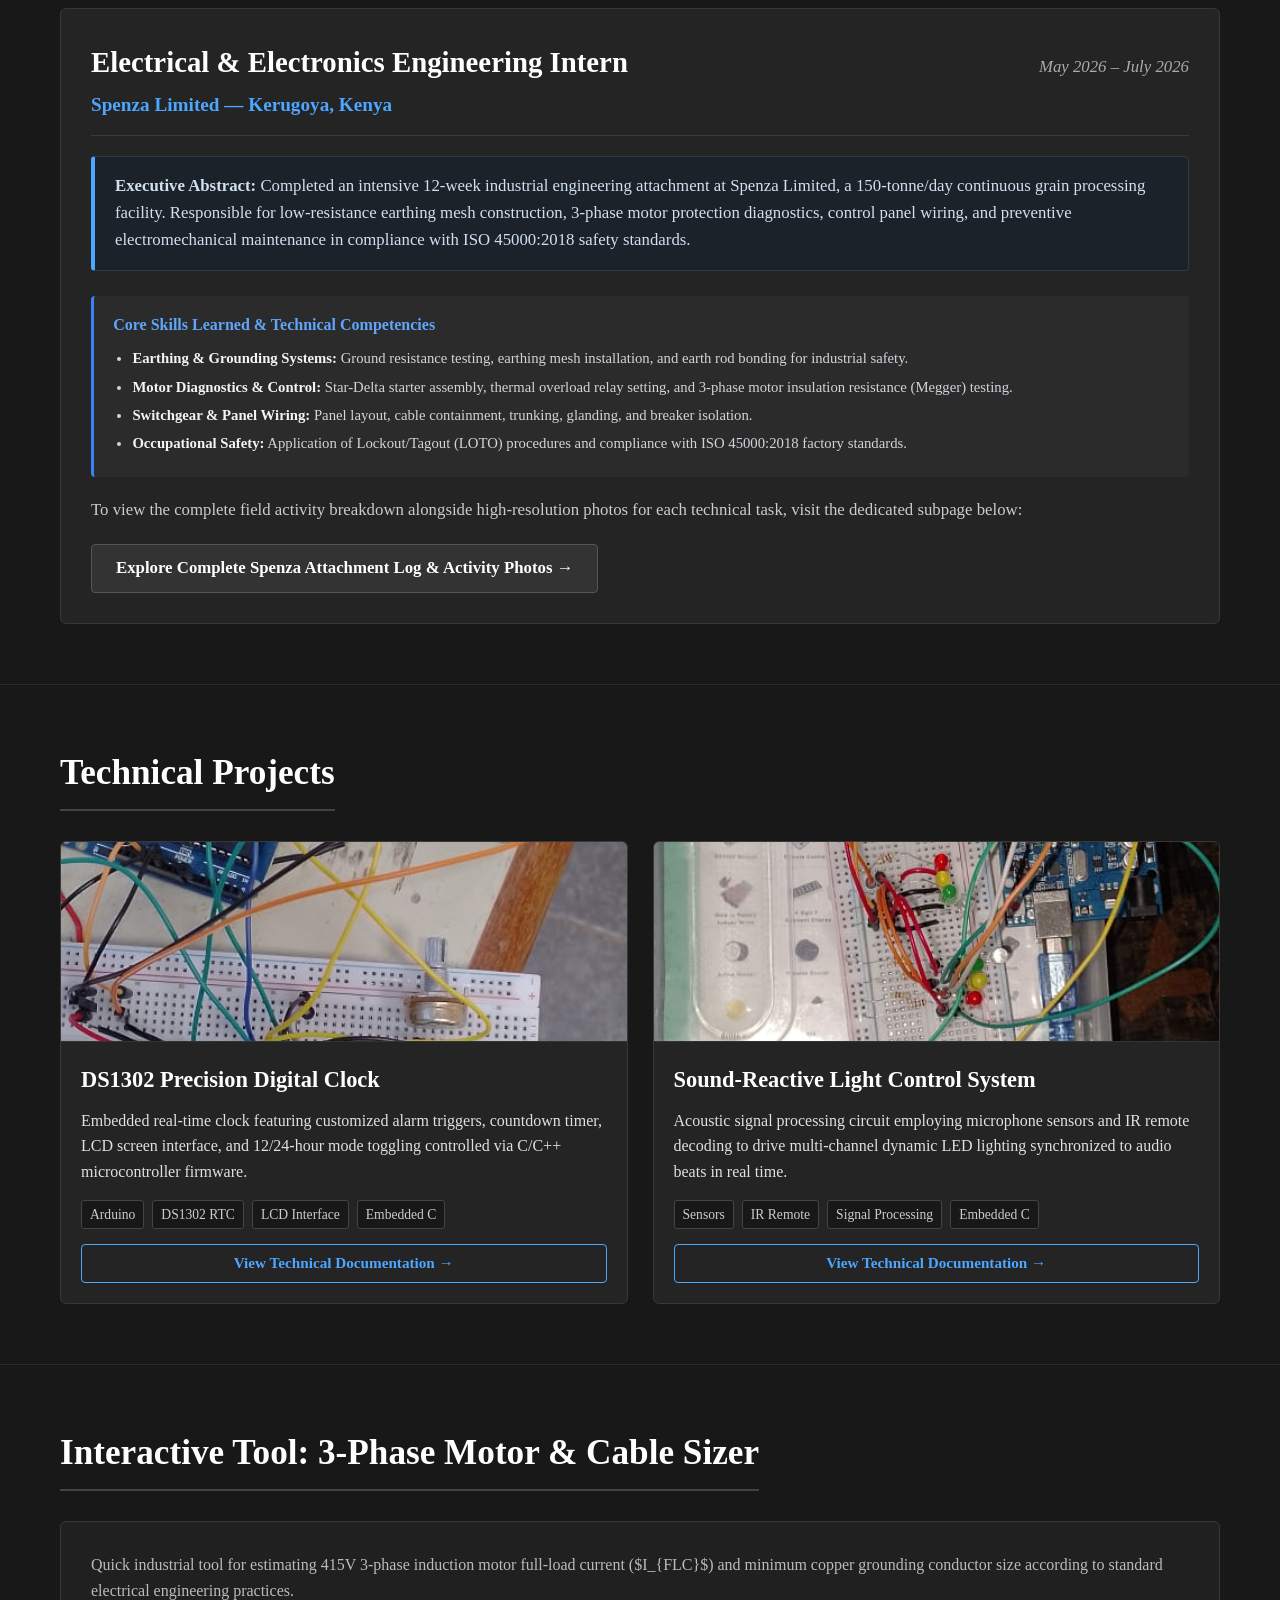
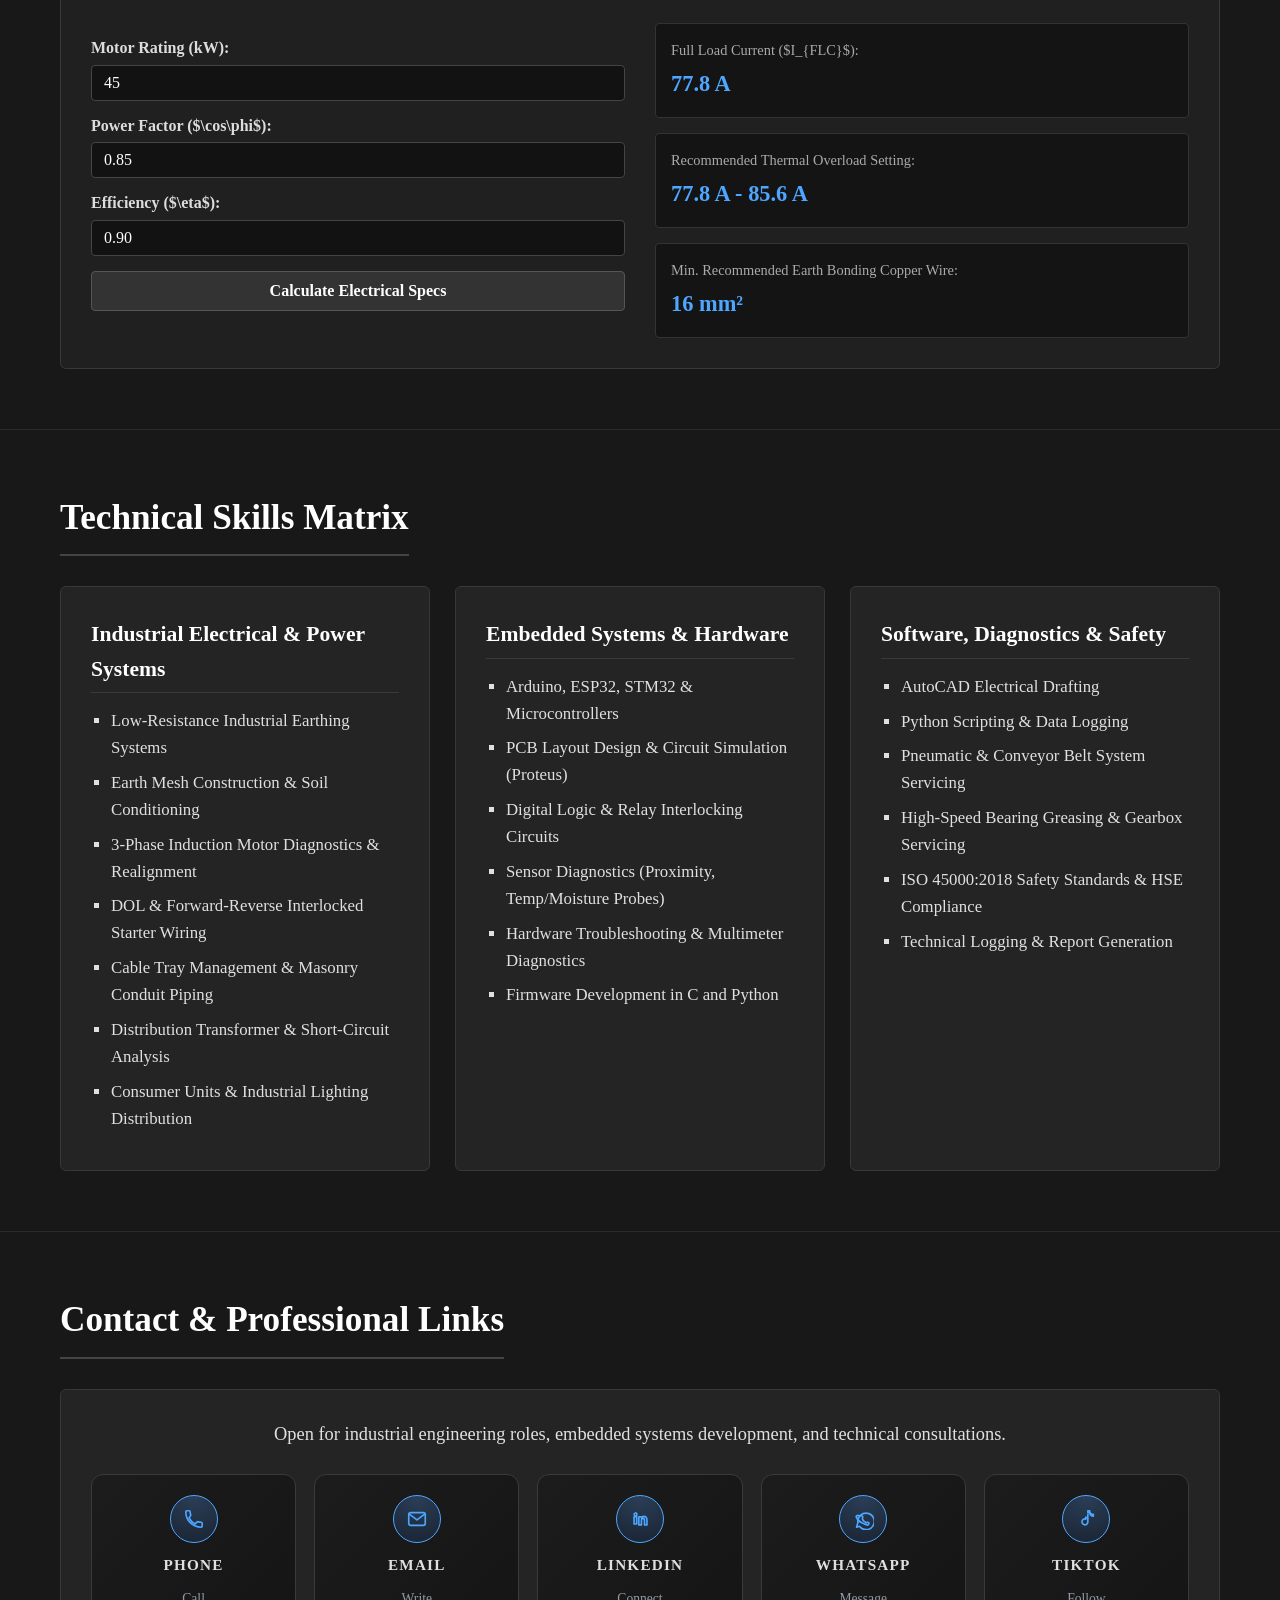
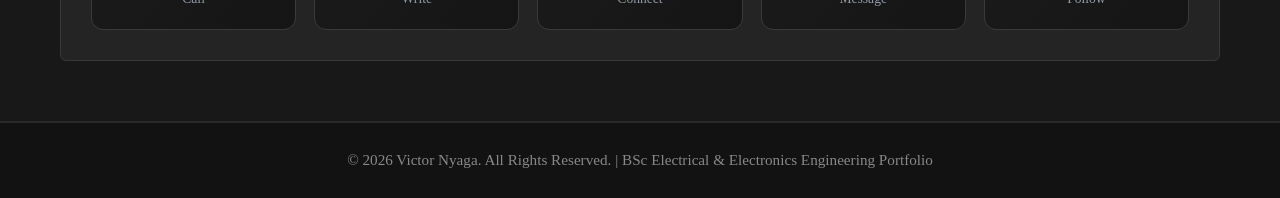
==== commit dde31e3d: "Add VN monogram logo to navbar and browser favicon" ====
--- a/index.html
+++ b/index.html
@@ -4,28 +4,31 @@
   <meta charset="UTF-8" />
   <meta name="viewport" content="width=device-width, initial-scale=1.0"/>
   <title>Victor Nyaga | Electrical & Electronics Engineer</title>
+  <link rel="icon" type="image/png" href="assets/Initials.png">
+  <link rel="apple-touch-icon" href="assets/Initials.png">
   <link rel="stylesheet" href="style.css" />
 </head>
 <body>
 
   <!-- Header Navigation -->
-  <header class="navbar">
-    <div class="nav-container">
-      <a href="#home" class="brand-logo">VICTOR NYAGA</a>
-      <button class="nav-toggle" id="navToggle" aria-label="Toggle navigation menu">
-        <span class="nav-toggle-bar"></span>
-        <span class="nav-toggle-bar"></span>
-        <span class="nav-toggle-bar"></span>
-      </button>
-      <nav class="nav-menu" id="navMenu">
-        <a href="#about">About</a>
-        <a href="#experience">Industrial Experience</a>
-        <a href="#projects">Projects</a>
-        <a href="#calculator">Calculator</a>
-        <a href="#skills">Skills</a>
-        <a href="#contact">Contact</a>
-      </nav>
-    </div>
+  <header class="top-nav">
+    <button id="drawer-toggle" class="menu-btn" aria-label="Toggle Navigation">
+      <i class="fas fa-bars"></i>
+    </button>
+    
+    <div class="brand-title">
+      <img src="assets/Initials.png" alt="VN Logo" class="nav-logo">
+      <span>Victor Nyaga Portfolio</span>
+    </div>
+
+    <nav class="nav-menu" id="navMenu">
+      <a href="#about">About</a>
+      <a href="#experience">Industrial Experience</a>
+      <a href="#projects">Projects</a>
+      <a href="#calculator">Calculator</a>
+      <a href="#skills">Skills</a>
+      <a href="#contact">Contact</a>
+    </nav>
   </header>
 
   <!-- Hero Section with Background Slideshow -->
--- a/style.css
+++ b/style.css
@@ -49,6 +49,52 @@
   max-width: 1200px;
   margin: 0 auto;
   padding: 0 20px;
+}
+
+.top-nav {
+  background-color: #121212;
+  border-bottom: 1px solid #333333;
+  position: sticky;
+  top: 0;
+  z-index: 1000;
+  padding: 16px 20px;
+}
+
+.menu-btn {
+  display: flex;
+  align-items: center;
+  justify-content: center;
+  background: transparent;
+  border: 1px solid #4da6ff;
+  border-radius: 4px;
+  padding: 8px 10px;
+  cursor: pointer;
+  z-index: 1002;
+  transition: background-color 0.2s ease, border-color 0.2s ease;
+  color: #4da6ff;
+  font-size: 1.1rem;
+}
+
+.menu-btn:hover {
+  background-color: #1a2a3a;
+  border-color: #80c0ff;
+}
+
+.brand-title {
+  display: flex;
+  align-items: center;
+  gap: 12px;
+  font-size: 1.2rem;
+  font-weight: 600;
+  color: #ffffff;
+}
+
+.nav-logo {
+  height: 38px;
+  width: 38px;
+  object-fit: contain;
+  display: block;
+  flex-shrink: 0;
 }
 
 .brand-logo {
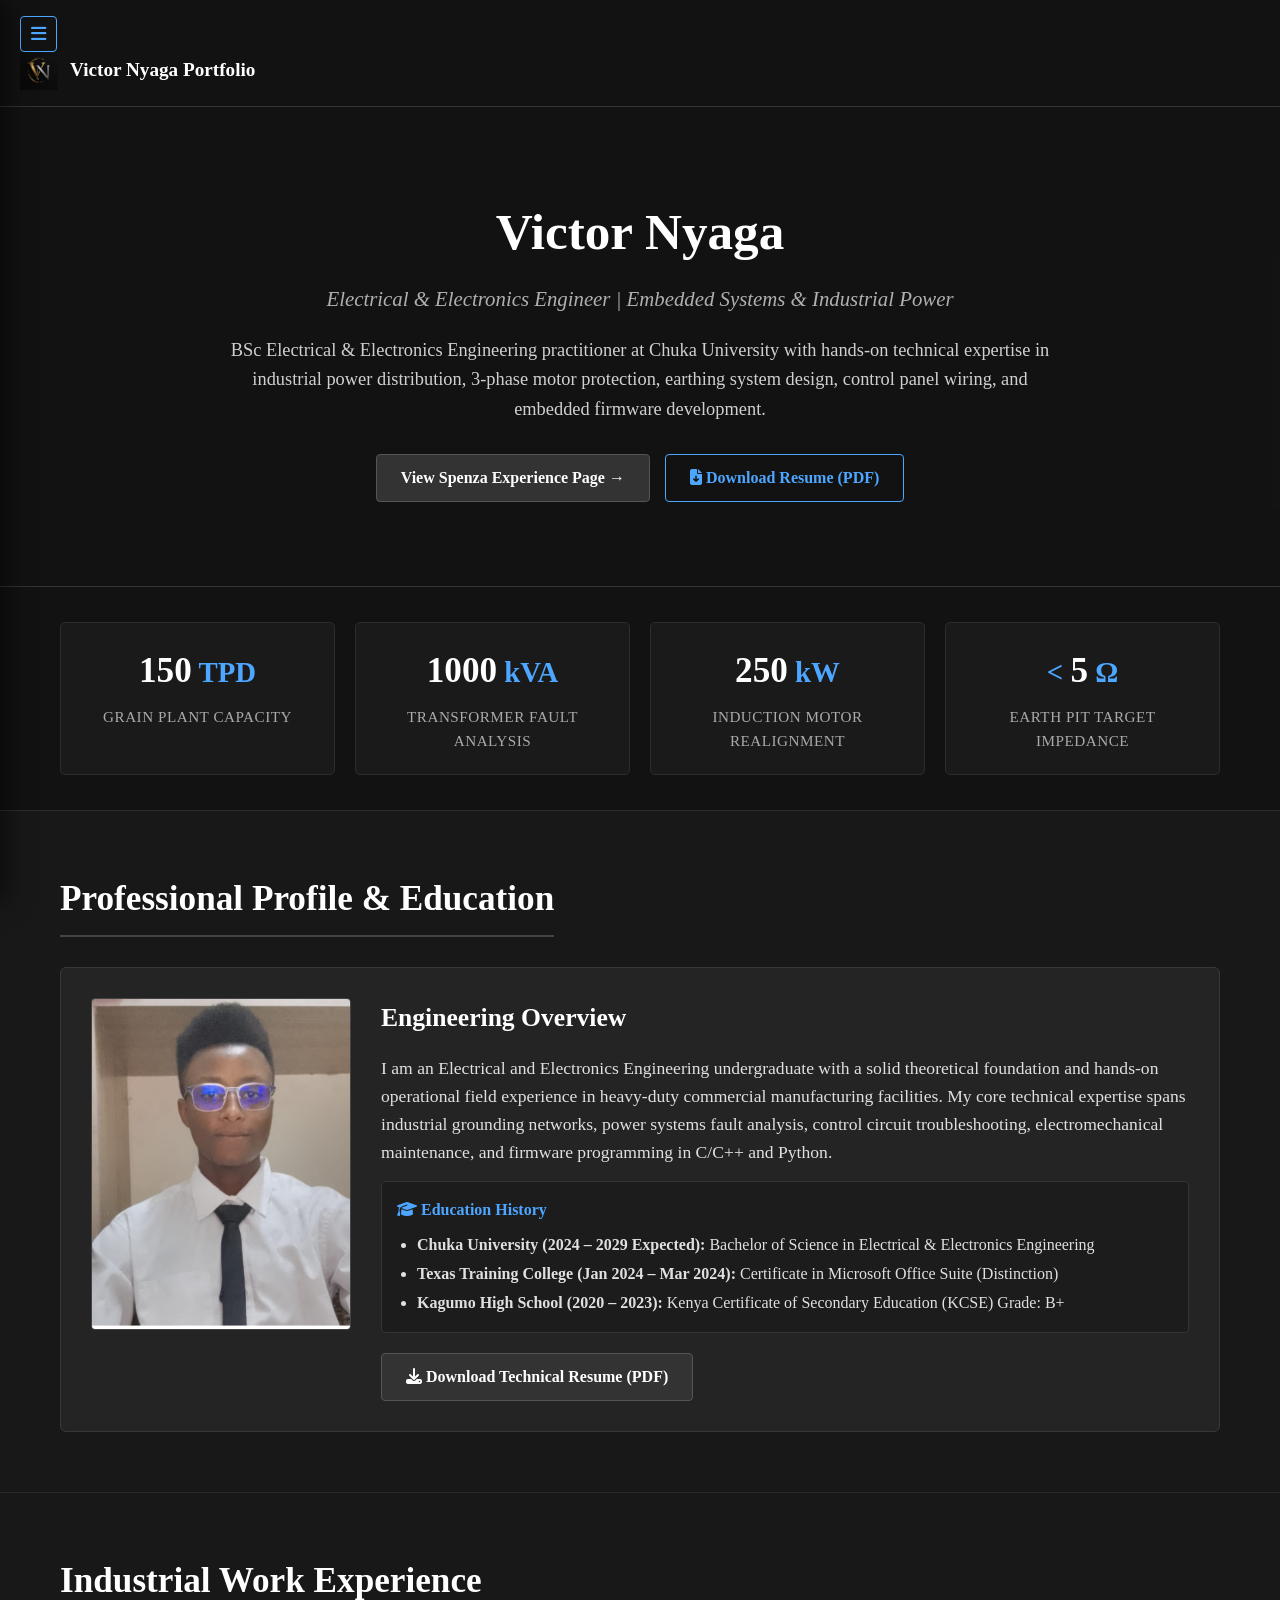
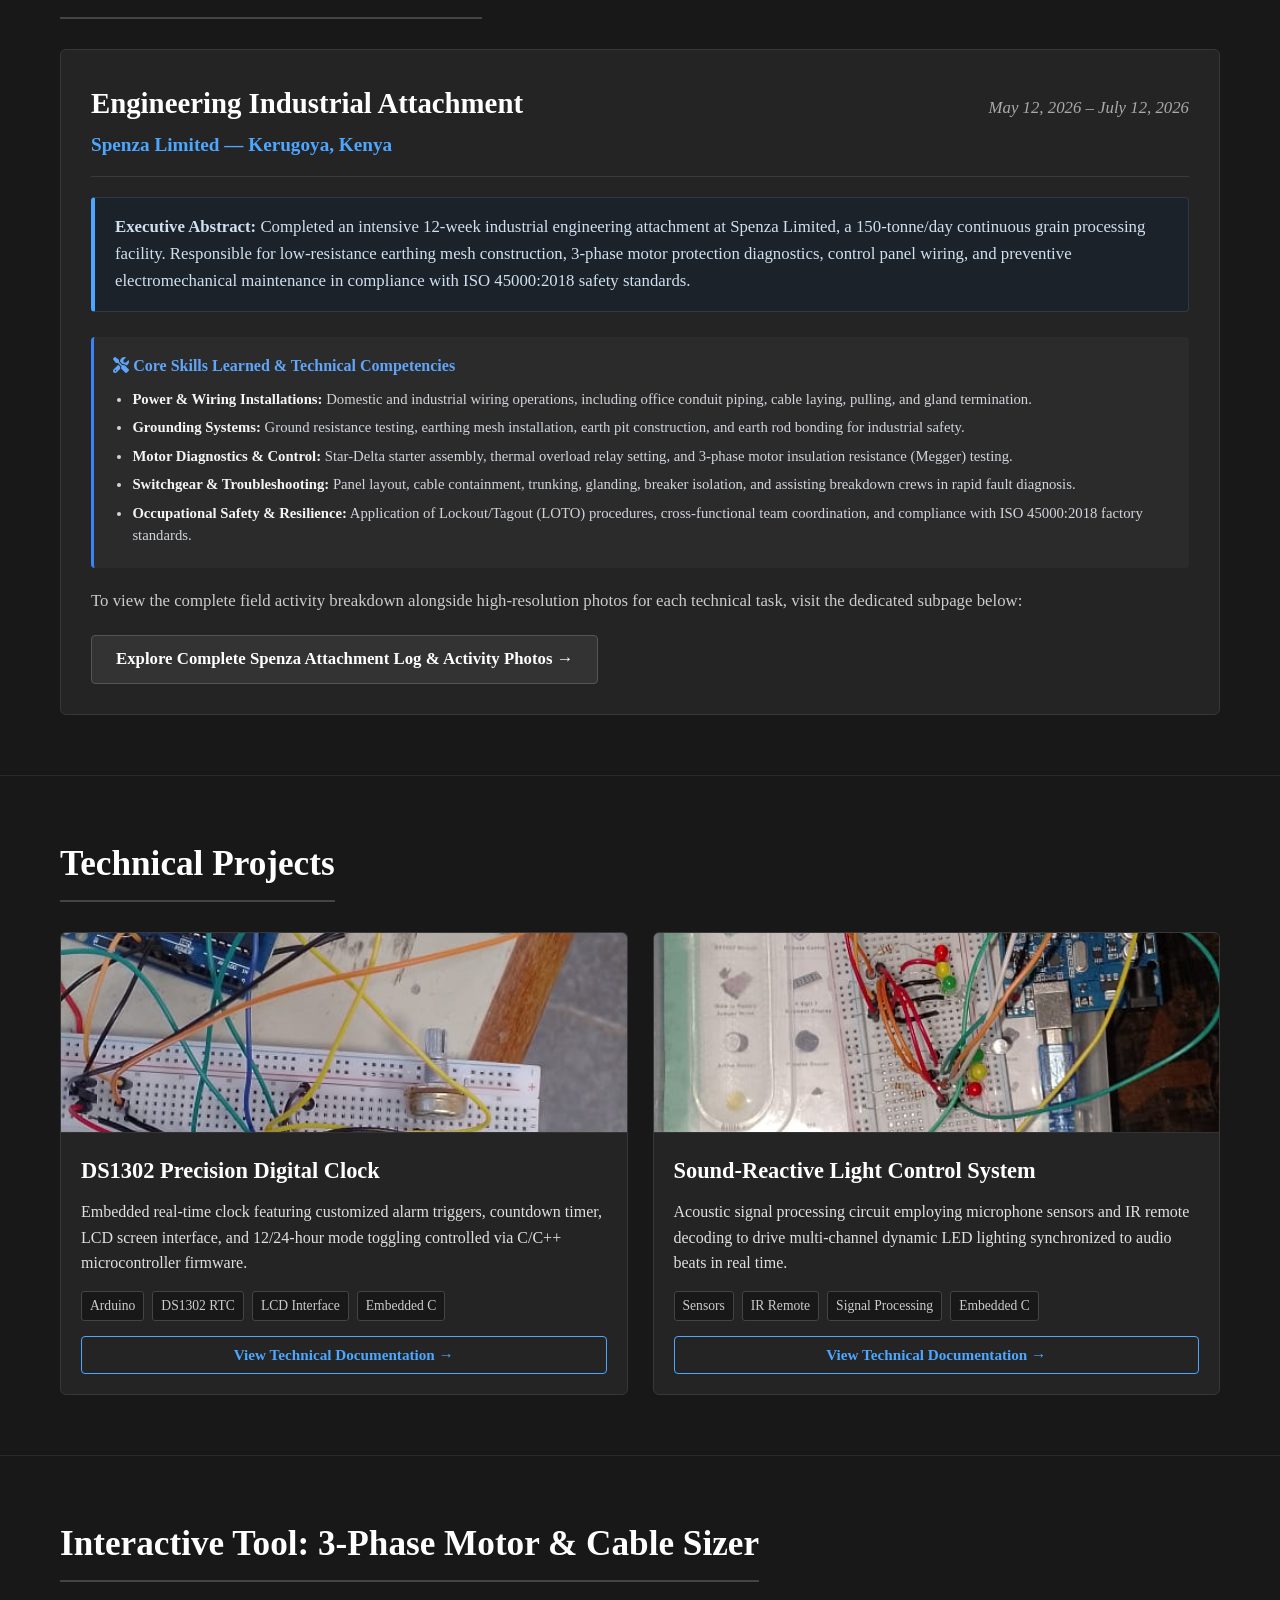
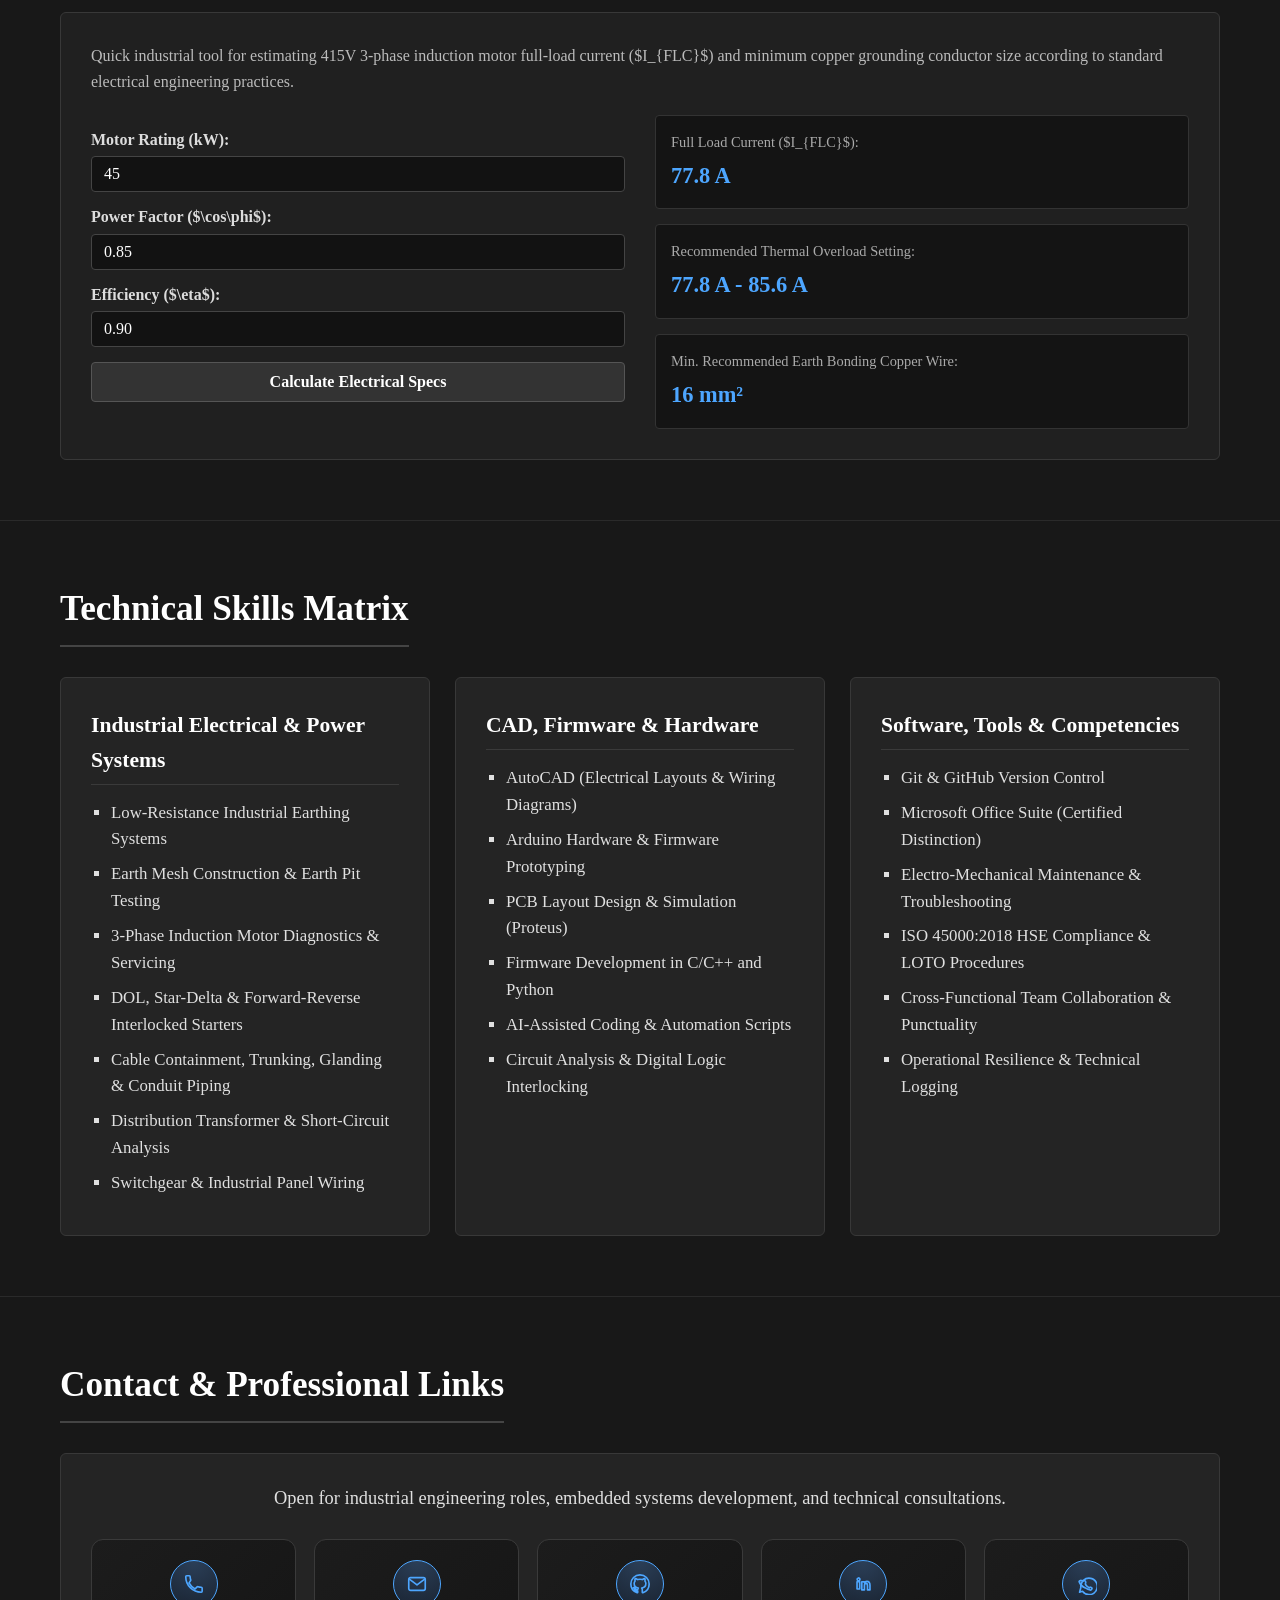
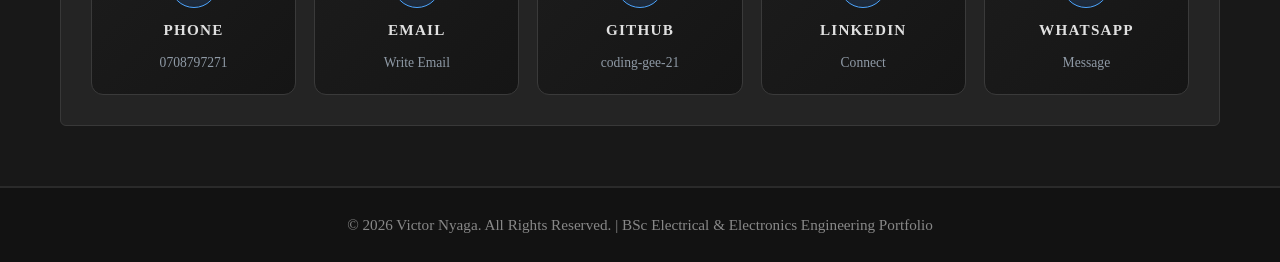
==== commit 4131de60: "Update portfolio with full resume details, GitHub profile, and education history" ====
--- a/index.html
+++ b/index.html
@@ -4,13 +4,18 @@
   <meta charset="UTF-8" />
   <meta name="viewport" content="width=device-width, initial-scale=1.0"/>
   <title>Victor Nyaga | Electrical & Electronics Engineer</title>
+  
+  <meta name="description" content="Portfolio of Victor Nyaga, Electrical & Electronics Engineer specializing in industrial power distribution, 3-phase motor diagnostics, control panel wiring, and embedded firmware.">
+  <meta name="keywords" content="Victor Nyaga, Victor Mugo, Electrical Engineer Kenya, Chuka University, Spenza Limited, Embedded Systems, C, Python, AutoCAD">
+  <meta name="author" content="Victor Nyaga">
+
   <link rel="icon" type="image/png" href="assets/Initials.png">
   <link rel="apple-touch-icon" href="assets/Initials.png">
   <link rel="stylesheet" href="style.css" />
+  <link rel="stylesheet" href="https://cdnjs.cloudflare.com/ajax/libs/font-awesome/6.4.0/css/all.min.css">
 </head>
 <body>
 
-  <!-- Header Navigation -->
   <header class="top-nav">
     <button id="drawer-toggle" class="menu-btn" aria-label="Toggle Navigation">
       <i class="fas fa-bars"></i>
@@ -22,7 +27,7 @@
     </div>
 
     <nav class="nav-menu" id="navMenu">
-      <a href="#about">About</a>
+      <a href="#about">About &amp; Education</a>
       <a href="#experience">Industrial Experience</a>
       <a href="#projects">Projects</a>
       <a href="#calculator">Calculator</a>
@@ -31,7 +36,6 @@
     </nav>
   </header>
 
-  <!-- Hero Section with Background Slideshow -->
   <section id="home" class="hero-section">
     <div class="hero-slideshow">
       <div class="slide slide-1"></div>
@@ -42,18 +46,17 @@
 
     <div class="container hero-content">
       <h1>Victor Nyaga</h1>
-      <p class="subtitle">Electrical & Electronics Engineer | Embedded Systems & Industrial Power</p>
+      <p class="subtitle">Electrical &amp; Electronics Engineer | Embedded Systems &amp; Industrial Power</p>
       <p class="hero-desc">
-        BSc Electrical & Electronics Engineering practitioner with hands-on technical expertise in industrial power distribution, 3-phase motor protection, earthing system design, control panel wiring, and embedded firmware development.
+        BSc Electrical &amp; Electronics Engineering practitioner at Chuka University with hands-on technical expertise in industrial power distribution, 3-phase motor protection, earthing system design, control panel wiring, and embedded firmware development.
       </p>
       <div class="hero-buttons">
         <a href="project-spenza.html" class="btn btn-primary">View Spenza Experience Page &rarr;</a>
-        <a href="#contact" class="btn btn-secondary">Get in Touch</a>
-      </div>
-    </div>
-  </section>
-
-  <!-- Industrial Metrics Counter Section -->
+        <a href="assets/Nyaga_Victor_Mugo_Resume.pdf" download class="btn btn-secondary"><i class="fas fa-file-download"></i> Download Resume (PDF)</a>
+      </div>
+    </div>
+  </section>
+
   <section id="metrics" class="metrics-section">
     <div class="container metrics-grid">
       <div class="metric-card">
@@ -75,34 +78,38 @@
     </div>
   </section>
 
-  <!-- About Section -->
   <section id="about" class="section">
     <div class="container">
-      <h2 class="section-title">Professional Profile</h2>
+      <h2 class="section-title">Professional Profile &amp; Education</h2>
       <div class="card about-card">
         <div class="about-grid">
           <div class="about-photo-container">
-            <img src="assets/victor.jpg" alt="Victor Nyaga" class="profile-photo" />
+            <img src="assets/victor.jpg" alt="Victor Nyaga" class="profile-photo" onerror="this.style.display='none'" />
           </div>
           <div class="about-text">
             <h3>Engineering Overview</h3>
             <p>
-              I am an Electrical and Electronics Engineering practitioner with a solid theoretical foundation and hands-on operational field experience in heavy-duty commercial manufacturing facilities. My core technical expertise spans industrial grounding networks, power systems fault analysis, control circuit troubleshooting, electromechanical maintenance, and firmware programming in C and Python.
+              I am an Electrical and Electronics Engineering undergraduate with a solid theoretical foundation and hands-on operational field experience in heavy-duty commercial manufacturing facilities. My core technical expertise spans industrial grounding networks, power systems fault analysis, control circuit troubleshooting, electromechanical maintenance, and firmware programming in C/C++ and Python.
             </p>
             
-            <div class="about-meta">
-              <p><strong>Education:</strong> BSc Electrical & Electronics Engineering, Chuka University</p>
-              <p><strong>Core Focus Areas:</strong> Industrial Automation, Power Distribution, Motor Protection, Embedded Systems</p>
-              <p><strong>Location:</strong> Kerugoya / Nairobi, Kenya</p>
-            </div>
-            <a href="assets/resume.pdf" download class="btn btn-primary">Download Technical Resume (PDF)</a>
-          </div>
-        </div>
-      </div>
-    </div>
-  </section>
-
-  <!-- Industrial Experience Overview Section -->
+            <div class="about-meta" style="margin-top: 15px;">
+              <h4 style="color: #4da6ff; margin-bottom: 8px;"><i class="fas fa-graduation-cap"></i> Education History</h4>
+              <ul style="list-style-type: disc; padding-left: 20px; line-height: 1.8;">
+                <li><strong>Chuka University (2024 – 2029 Expected):</strong> Bachelor of Science in Electrical &amp; Electronics Engineering</li>
+                <li><strong>Texas Training College (Jan 2024 – Mar 2024):</strong> Certificate in Microsoft Office Suite (Distinction)</li>
+                <li><strong>Kagumo High School (2020 – 2023):</strong> Kenya Certificate of Secondary Education (KCSE) Grade: B+</li>
+              </ul>
+            </div>
+
+            <div style="margin-top: 20px;">
+              <a href="assets/Nyaga_Victor_Mugo_Resume.pdf" download class="btn btn-primary"><i class="fas fa-download"></i> Download Technical Resume (PDF)</a>
+            </div>
+          </div>
+        </div>
+      </div>
+    </div>
+  </section>
+
   <section id="experience" class="section">
     <div class="container">
       <h2 class="section-title">Industrial Work Experience</h2>
@@ -110,24 +117,24 @@
       <div class="card experience-main-card">
         <div class="exp-header">
           <div>
-            <h3>Electrical & Electronics Engineering Intern</h3>
+            <h3>Engineering Industrial Attachment</h3>
             <h4 class="company-name">Spenza Limited — Kerugoya, Kenya</h4>
           </div>
-          <span class="exp-date">May 2026 – July 2026</span>
+          <span class="exp-date">May 12, 2026 – July 12, 2026</span>
         </div>
         
         <div class="abstract-box">
           <strong>Executive Abstract:</strong> Completed an intensive 12-week industrial engineering attachment at Spenza Limited, a 150-tonne/day continuous grain processing facility. Responsible for low-resistance earthing mesh construction, 3-phase motor protection diagnostics, control panel wiring, and preventive electromechanical maintenance in compliance with ISO 45000:2018 safety standards.
         </div>
 
-        <!-- Skills Learned During Attachment -->
         <div class="skills-acquired-box">
           <h4><i class="fas fa-tools"></i> Core Skills Learned &amp; Technical Competencies</h4>
           <ul class="skills-bullets">
-            <li><strong>Earthing &amp; Grounding Systems:</strong> Ground resistance testing, earthing mesh installation, and earth rod bonding for industrial safety.</li>
+            <li><strong>Power &amp; Wiring Installations:</strong> Domestic and industrial wiring operations, including office conduit piping, cable laying, pulling, and gland termination.</li>
+            <li><strong>Grounding Systems:</strong> Ground resistance testing, earthing mesh installation, earth pit construction, and earth rod bonding for industrial safety.</li>
             <li><strong>Motor Diagnostics &amp; Control:</strong> Star-Delta starter assembly, thermal overload relay setting, and 3-phase motor insulation resistance (Megger) testing.</li>
-            <li><strong>Switchgear &amp; Panel Wiring:</strong> Panel layout, cable containment, trunking, glanding, and breaker isolation.</li>
-            <li><strong>Occupational Safety:</strong> Application of Lockout/Tagout (LOTO) procedures and compliance with ISO 45000:2018 factory standards.</li>
+            <li><strong>Switchgear &amp; Troubleshooting:</strong> Panel layout, cable containment, trunking, glanding, breaker isolation, and assisting breakdown crews in rapid fault diagnosis.</li>
+            <li><strong>Occupational Safety &amp; Resilience:</strong> Application of Lockout/Tagout (LOTO) procedures, cross-functional team coordination, and compliance with ISO 45000:2018 factory standards.</li>
           </ul>
         </div>
 
@@ -142,13 +149,11 @@
     </div>
   </section>
 
-  <!-- Technical Projects Section -->
   <section id="projects" class="section">
     <div class="container">
       <h2 class="section-title">Technical Projects</h2>
       <div class="projects-grid">
         
-        <!-- Project 1 -->
         <div class="card project-card">
           <img src="assets/clock.jpg" alt="DS1302 Clock Project" class="project-img">
           <div class="project-body">
@@ -164,7 +169,6 @@
           </div>
         </div>
 
-        <!-- Project 2 -->
         <div class="card project-card">
           <img src="assets/snake1.jpg" alt="Sound-Reactive Snake Lights" class="project-img">
           <div class="project-body">
@@ -180,11 +184,10 @@
           </div>
         </div>
 
-        </div>
-    </div>
-  </section>
-
-  <!-- Interactive Calculator Section -->
+      </div>
+    </div>
+  </section>
+
   <section id="calculator" class="section">
     <div class="container">
       <h2 class="section-title">Interactive Tool: 3-Phase Motor &amp; Cable Sizer</h2>
@@ -225,7 +228,6 @@
     </div>
   </section>
 
-  <!-- Technical Skills Matrix -->
   <section id="skills" class="section">
     <div class="container">
       <h2 class="section-title">Technical Skills Matrix</h2>
@@ -234,43 +236,42 @@
           <h3>Industrial Electrical &amp; Power Systems</h3>
           <ul class="skill-list">
             <li>Low-Resistance Industrial Earthing Systems</li>
-            <li>Earth Mesh Construction &amp; Soil Conditioning</li>
-            <li>3-Phase Induction Motor Diagnostics &amp; Realignment</li>
-            <li>DOL &amp; Forward-Reverse Interlocked Starter Wiring</li>
-            <li>Cable Tray Management &amp; Masonry Conduit Piping</li>
+            <li>Earth Mesh Construction &amp; Earth Pit Testing</li>
+            <li>3-Phase Induction Motor Diagnostics &amp; Servicing</li>
+            <li>DOL, Star-Delta &amp; Forward-Reverse Interlocked Starters</li>
+            <li>Cable Containment, Trunking, Glanding &amp; Conduit Piping</li>
             <li>Distribution Transformer &amp; Short-Circuit Analysis</li>
-            <li>Consumer Units &amp; Industrial Lighting Distribution</li>
+            <li>Switchgear &amp; Industrial Panel Wiring</li>
           </ul>
         </div>
 
         <div class="card skill-category">
-          <h3>Embedded Systems &amp; Hardware</h3>
+          <h3>CAD, Firmware &amp; Hardware</h3>
           <ul class="skill-list">
-            <li>Arduino, ESP32, STM32 &amp; Microcontrollers</li>
-            <li>PCB Layout Design &amp; Circuit Simulation (Proteus)</li>
-            <li>Digital Logic &amp; Relay Interlocking Circuits</li>
-            <li>Sensor Diagnostics (Proximity, Temp/Moisture Probes)</li>
-            <li>Hardware Troubleshooting &amp; Multimeter Diagnostics</li>
-            <li>Firmware Development in C and Python</li>
+            <li>AutoCAD (Electrical Layouts &amp; Wiring Diagrams)</li>
+            <li>Arduino Hardware &amp; Firmware Prototyping</li>
+            <li>PCB Layout Design &amp; Simulation (Proteus)</li>
+            <li>Firmware Development in C/C++ and Python</li>
+            <li>AI-Assisted Coding &amp; Automation Scripts</li>
+            <li>Circuit Analysis &amp; Digital Logic Interlocking</li>
           </ul>
         </div>
 
         <div class="card skill-category">
-          <h3>Software, Diagnostics &amp; Safety</h3>
+          <h3>Software, Tools &amp; Competencies</h3>
           <ul class="skill-list">
-            <li>AutoCAD Electrical Drafting</li>
-            <li>Python Scripting &amp; Data Logging</li>
-            <li>Pneumatic &amp; Conveyor Belt System Servicing</li>
-            <li>High-Speed Bearing Greasing &amp; Gearbox Servicing</li>
-            <li>ISO 45000:2018 Safety Standards &amp; HSE Compliance</li>
-            <li>Technical Logging &amp; Report Generation</li>
+            <li>Git &amp; GitHub Version Control</li>
+            <li>Microsoft Office Suite (Certified Distinction)</li>
+            <li>Electro-Mechanical Maintenance &amp; Troubleshooting</li>
+            <li>ISO 45000:2018 HSE Compliance &amp; LOTO Procedures</li>
+            <li>Cross-Functional Team Collaboration &amp; Punctuality</li>
+            <li>Operational Resilience &amp; Technical Logging</li>
           </ul>
         </div>
       </div>
     </div>
   </section>
 
-  <!-- Contact Section -->
   <section id="contact" class="section">
     <div class="container">
       <h2 class="section-title">Contact &amp; Professional Links</h2>
@@ -282,14 +283,21 @@
               <svg viewBox="0 0 24 24"><path d="M6.6 10.8a15.7 15.7 0 0 0 6.6 6.6l2.2-2.2a1 1 0 0 1 1-.2 11.2 11.2 0 0 0 3.5.6 1 1 0 0 1 1 1V20a1 1 0 0 1-1 1A17 17 0 0 1 3 4a1 1 0 0 1 1-1h2.8a1 1 0 0 1 1 1 11.2 11.2 0 0 0 .6 3.5 1 1 0 0 1-.2 1z"/></svg>
             </span>
             <span class="contact-label">Phone</span>
-            <span class="contact-hint">Call</span>
-          </a>
-          <a href="mailto:vnyaga03@gmail.com" class="contact-item">
+            <span class="contact-hint">0708797271</span>
+          </a>
+          <a href="mailto:eb24.74464.24@student.chuka.ac.ke" class="contact-item">
             <span class="contact-icon" aria-hidden="true">
               <svg viewBox="0 0 24 24"><rect x="3" y="5" width="18" height="14" rx="2"/><path d="m4 7 8 6 8-6"/></svg>
             </span>
             <span class="contact-label">Email</span>
-            <span class="contact-hint">Write</span>
+            <span class="contact-hint">Write Email</span>
+          </a>
+          <a href="https://github.com/coding-gee-21" target="_blank" class="contact-item">
+            <span class="contact-icon" aria-hidden="true">
+              <svg viewBox="0 0 24 24"><path d="M12 2A10 10 0 0 0 2 12c0 4.42 2.87 8.17 6.84 9.5.5.08.66-.23.66-.5v-1.69c-2.77.6-3.36-1.34-3.36-1.34-.46-1.16-1.11-1.47-1.11-1.47-.91-.62.07-.6.07-.6 1 .07 1.53 1.03 1.53 1.03.87 1.52 2.34 1.07 2.91.83.1-.65.35-1.09.63-1.34-2.22-.25-4.55-1.11-4.55-4.92 0-1.11.38-2 1.03-2.71-.1-.25-.45-1.29.1-2.64 0 0 .84-.27 2.75 1.02.79-.22 1.65-.33 2.5-.33.85 0 1.71.11 2.5.33 1.91-1.29 2.75-1.02 2.75-1.02.55 1.35.2 2.39.1 2.64.65.71 1.03 1.6 1.03 2.71 0 3.82-2.34 4.66-4.57 4.91.36.31.69.92.69 1.85V21c0 .27.16.59.67.5C19.14 20.16 22 16.42 22 12A10 10 0 0 0 12 2z"/></svg>
+            </span>
+            <span class="contact-label">GitHub</span>
+            <span class="contact-hint">coding-gee-21</span>
           </a>
           <a href="https://www.linkedin.com/in/victor-nyaga-3a15a8352" target="_blank" class="contact-item">
             <span class="contact-icon" aria-hidden="true">
@@ -305,19 +313,11 @@
             <span class="contact-label">WhatsApp</span>
             <span class="contact-hint">Message</span>
           </a>
-          <a href="https://www.tiktok.com/@its_nyaga" target="_blank" class="contact-item">
-            <span class="contact-icon" aria-hidden="true">
-              <svg viewBox="0 0 24 24"><path d="M14 3h2a4 4 0 0 0 4 4v2a4 4 0 0 1-4-4h-2z"/><path d="M14 7v8.2a3.2 3.2 0 1 1-2.2-3.1V10a5.3 5.3 0 0 0 2.2.5z"/></svg>
-            </span>
-            <span class="contact-label">TikTok</span>
-            <span class="contact-hint">Follow</span>
-          </a>
-        </div>
-      </div>
-    </div>
-  </section>
-
-  <!-- Footer -->
+        </div>
+      </div>
+    </div>
+  </section>
+
   <footer class="footer">
     <div class="container">
       <p>&copy; 2026 Victor Nyaga. All Rights Reserved. | BSc Electrical &amp; Electronics Engineering Portfolio</p>
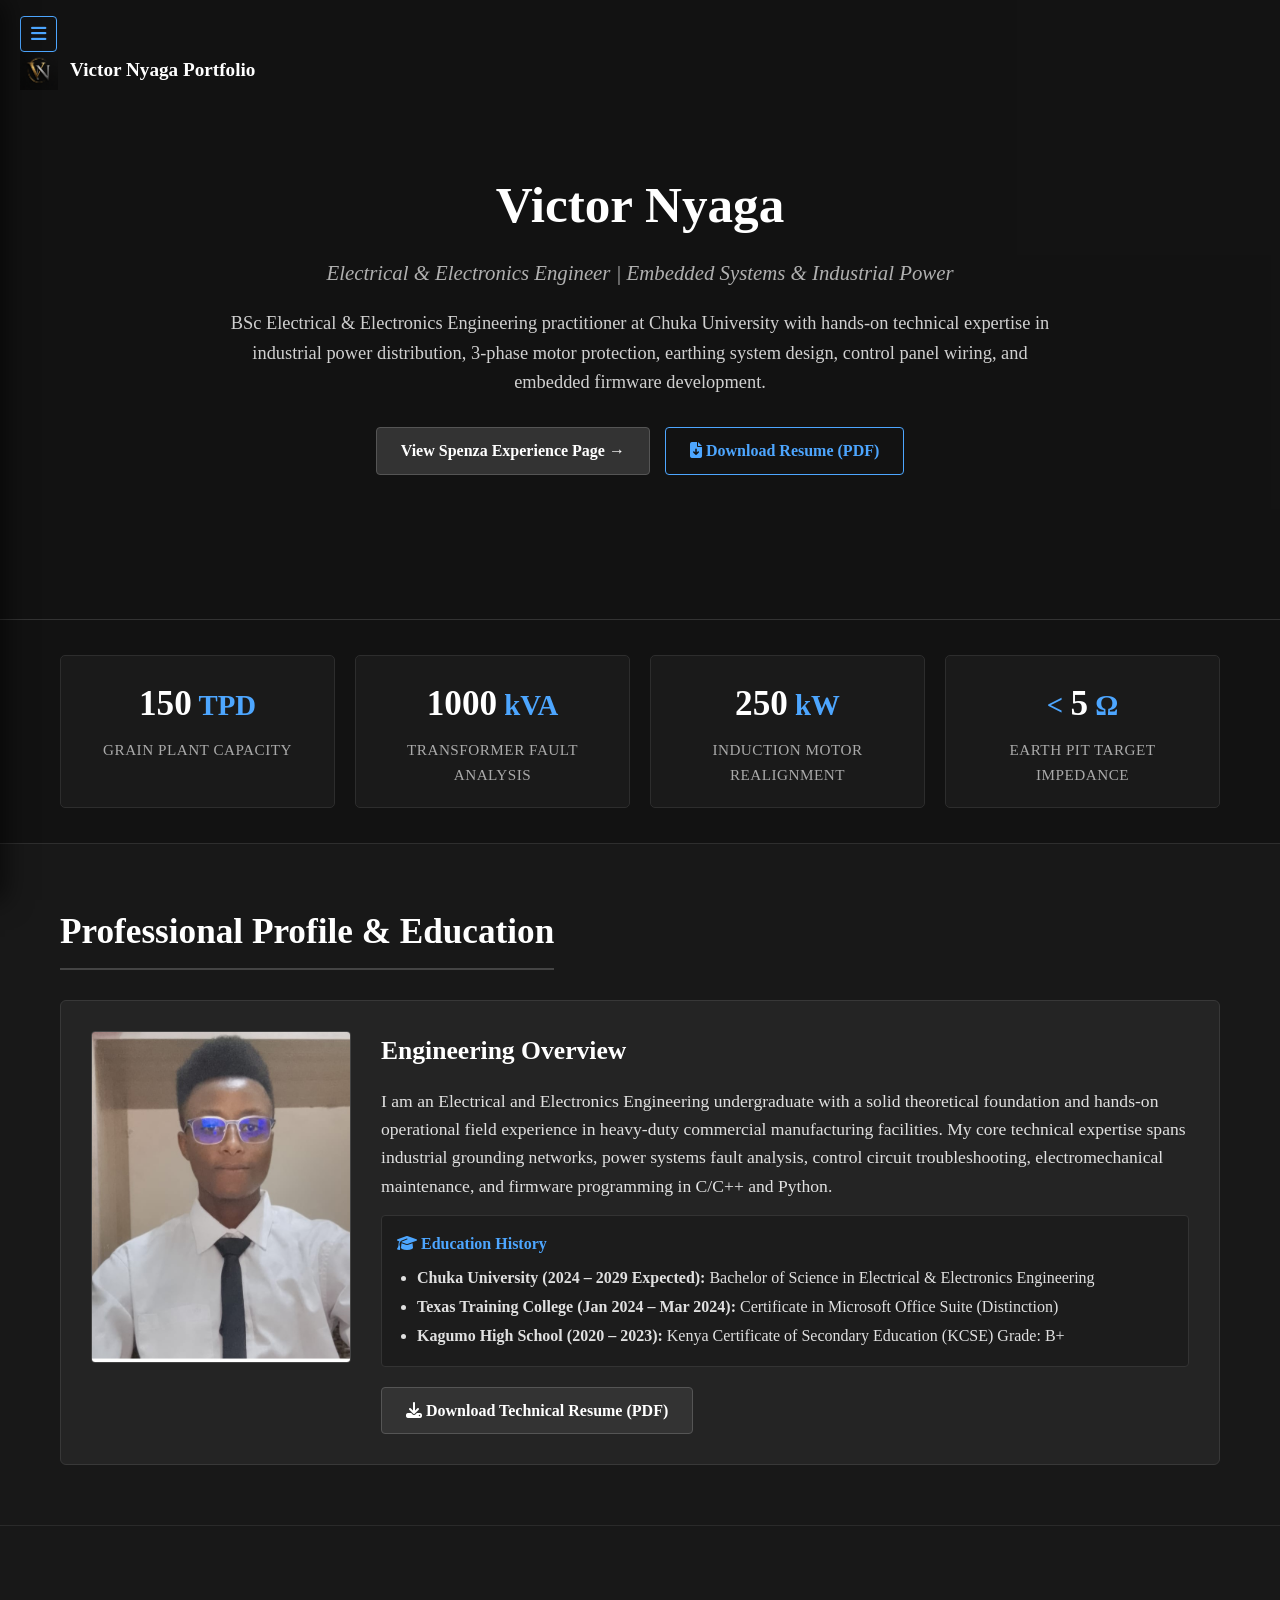
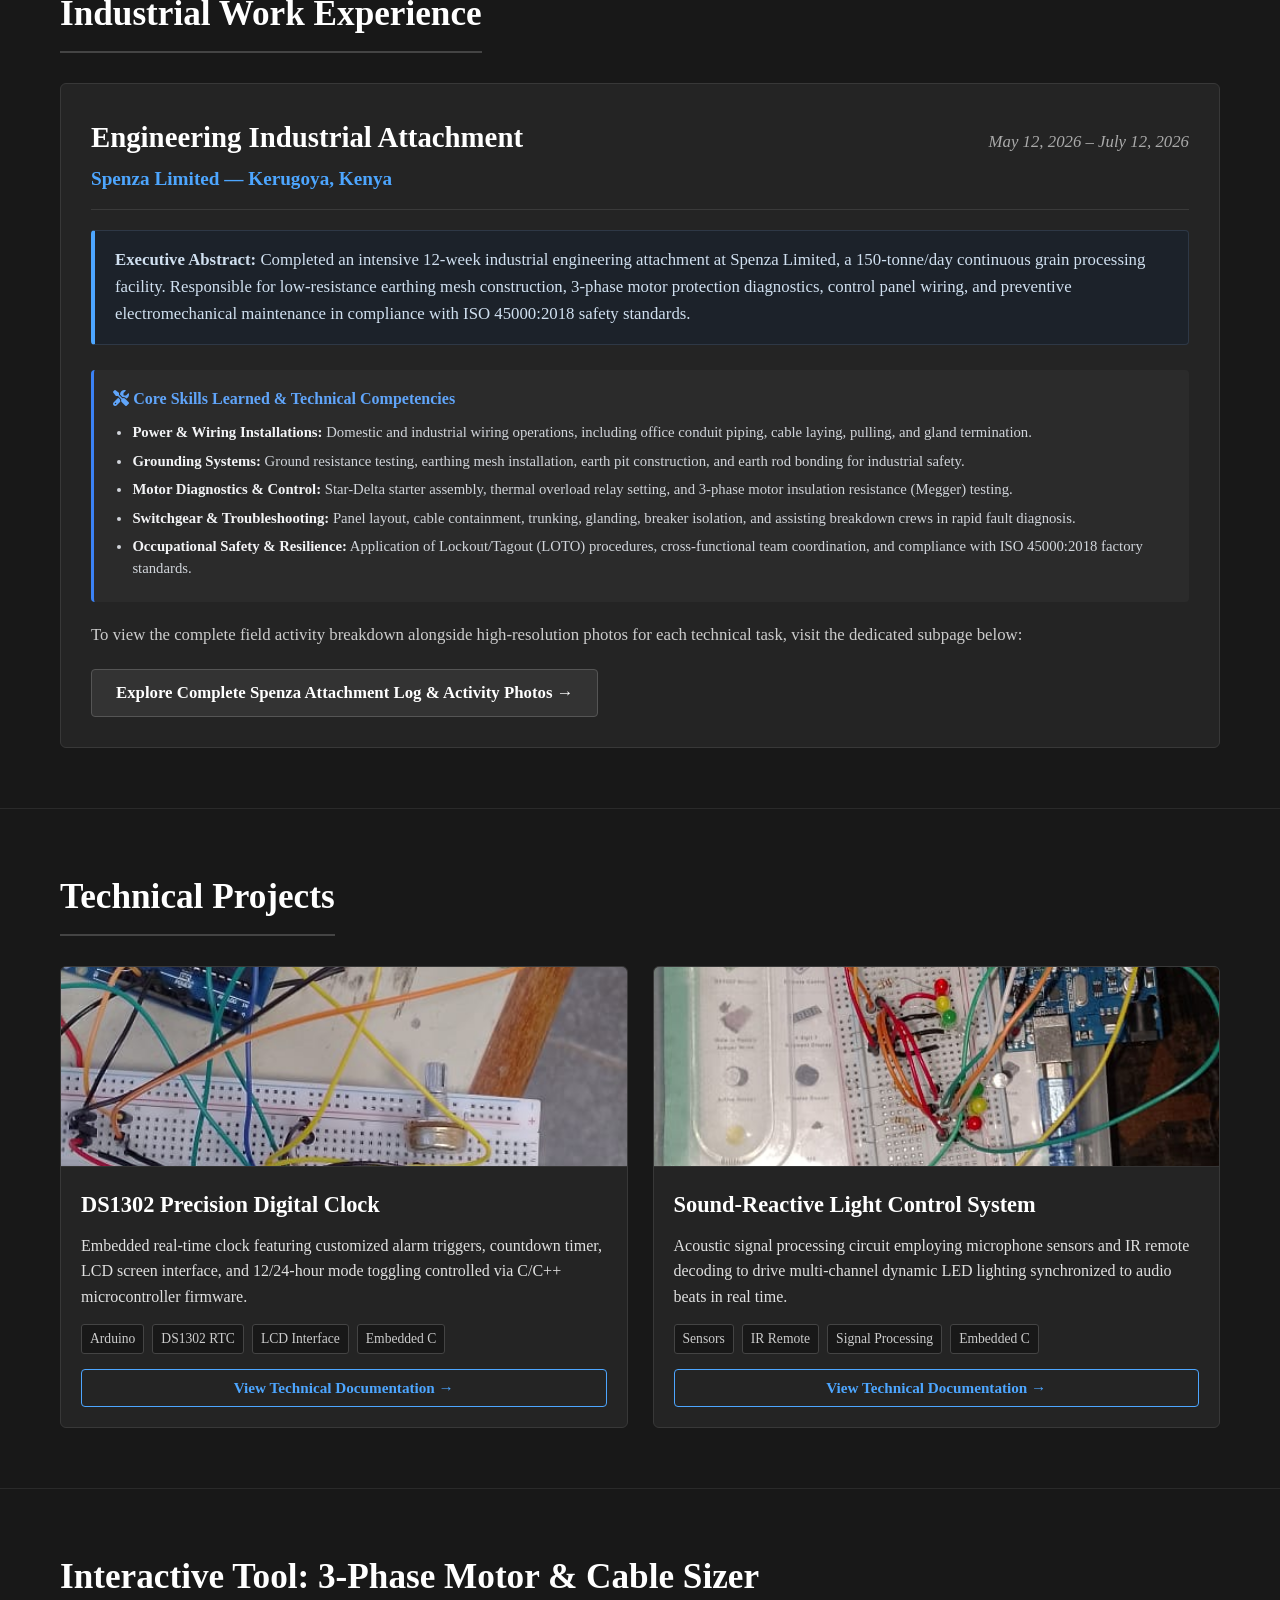
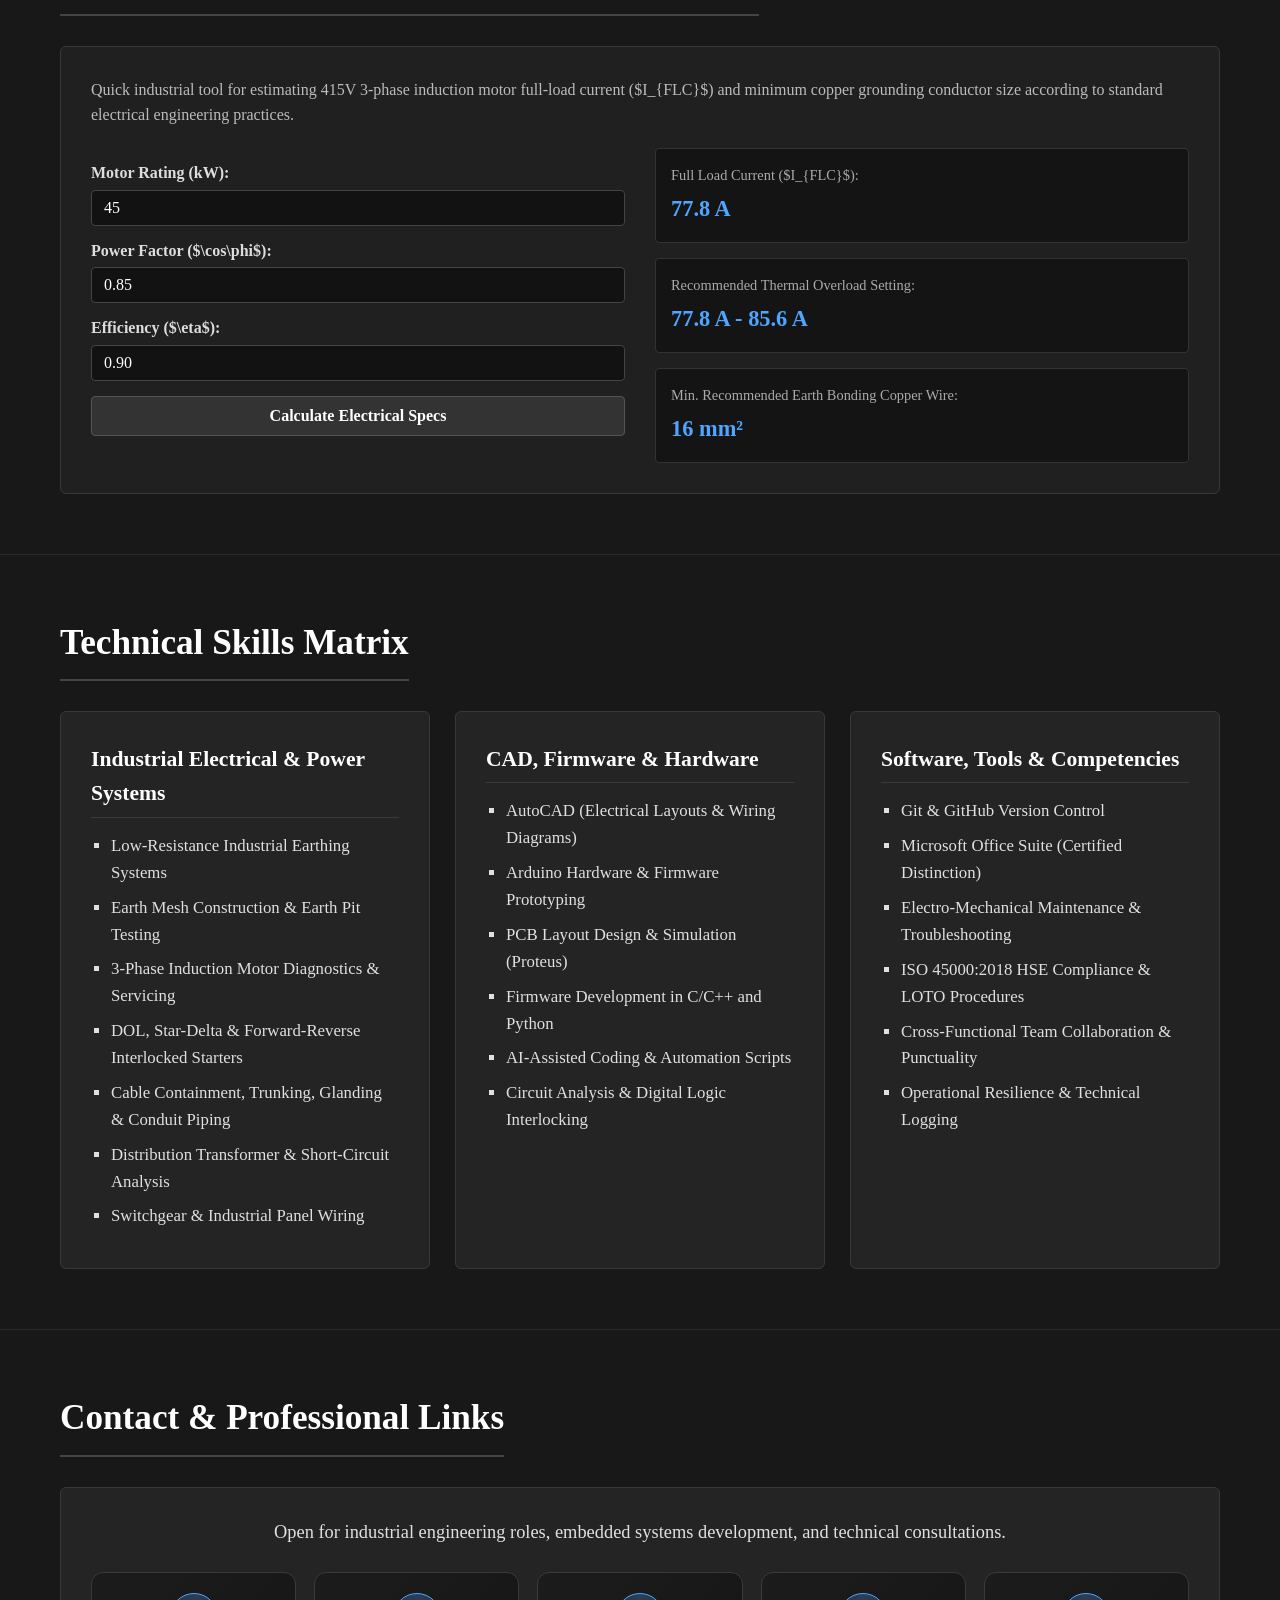
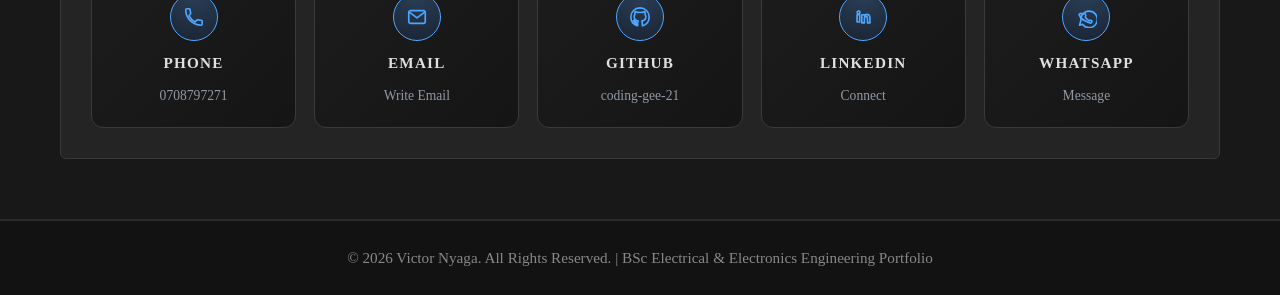
==== commit 16ad3835: "Add Netflix-style VN logo intro preloader animation" ====
--- a/index.html
+++ b/index.html
@@ -15,6 +15,12 @@
   <link rel="stylesheet" href="https://cdnjs.cloudflare.com/ajax/libs/font-awesome/6.4.0/css/all.min.css">
 </head>
 <body>
+
+  <div id="preloader">
+    <div class="preloader-content">
+      <img src="assets/Initials.png" alt="VN Logo Intro" class="splash-logo">
+    </div>
+  </div>
 
   <header class="top-nav">
     <button id="drawer-toggle" class="menu-btn" aria-label="Toggle Navigation">
--- a/style.css
+++ b/style.css
@@ -34,10 +34,11 @@
    2. NAVBAR & TOP-LEFT SIDEBAR NAVIGATION
    ========================================== */
 .navbar {
-  background-color: #121212;
-  border-bottom: 1px solid #333333;
-  position: sticky;
+  /* Removed solid background-color */
+  /* border-bottom: 1px solid #333333; */ /* Optionally remove or comment out this border */
+  position: absolute; /* Changed from sticky to overlay */
   top: 0;
+  inset-inline: 0; /* Ensures full width */
   z-index: 1000;
   padding: 16px 0;
 }
@@ -52,10 +53,12 @@
 }
 
 .top-nav {
-  background-color: #121212;
-  border-bottom: 1px solid #333333;
-  position: sticky;
+  /* background-color: #121212; */ /* Removed solid background-color */
+  background-color: transparent; /* Makes the header transparent */
+  border-bottom: none; /* Removes the border so it blends better */
+  position: absolute; /* Changed from sticky to overlay */
   top: 0;
+  inset-inline: 0; /* Ensures full width */
   z-index: 1000;
   padding: 16px 20px;
 }
@@ -207,13 +210,13 @@
    ========================================== */
 .hero-section {
   position: relative;
-  min-height: 480px;
+  min-height: 620px; /* Increased from 480px to expand vertical space and "zoom out" the framing */
   display: flex;
   align-items: center;
   justify-content: center;
   border-bottom: 1px solid #333333;
   overflow: hidden;
-  padding: 80px 0;
+  padding: 80px 0 60px 0;
   text-align: center;
 }
 
@@ -227,7 +230,7 @@
   position: absolute;
   inset: 0;
   background-size: cover;
-  background-position: center;
+  background-position: center 20%; /* Perfectly balances focal point between helmet and body */
   opacity: 0;
   animation: fadeSlide 21s infinite ease-in-out;
 }
@@ -245,6 +248,14 @@
 .slide-3 {
   background-image: url('assets/hero3.jpg');
   animation-delay: 14s;
+}
+
+/* ==========================================
+   SLIDE 3 SPECIFIC FOCAL BALANCE
+   ========================================== */
+.slide-3 {
+  /* Positions the image vertically at 50% center to balance top cables and bottom capacitors */
+  background-position: center 50% !important;
 }
 
 @keyframes fadeSlide {
@@ -678,7 +689,62 @@
   overflow: hidden;
   display: flex;
   flex-direction: column;
-} 
+}
+
+/* ==========================================
+   NETFLIX-STYLE INTRO PRELOADER ANIMATION
+   ========================================== */
+#preloader {
+  position: fixed;
+  top: 0;
+  left: 0;
+  width: 100vw;
+  height: 100vh;
+  background-color: #0d0d0d;
+  display: flex;
+  justify-content: center;
+  align-items: center;
+  z-index: 99999;
+  opacity: 1;
+  visibility: visible;
+  transition: opacity 0.6s ease, visibility 0.6s ease;
+}
+
+#preloader.hide-preloader {
+  opacity: 0;
+  visibility: hidden;
+  pointer-events: none;
+}
+
+.splash-logo {
+  width: 130px;
+  height: 130px;
+  object-fit: contain;
+  animation: netflixZoom 1.8s ease-in-out forwards;
+}
+
+@keyframes netflixZoom {
+  0% {
+    transform: scale(0.5);
+    opacity: 0;
+    filter: drop-shadow(0 0 0px rgba(77, 166, 255, 0));
+  }
+  35% {
+    transform: scale(1);
+    opacity: 1;
+    filter: drop-shadow(0 0 25px rgba(77, 166, 255, 0.7));
+  }
+  75% {
+    transform: scale(1.15);
+    opacity: 1;
+    filter: drop-shadow(0 0 40px rgba(77, 166, 255, 0.9));
+  }
+  100% {
+    transform: scale(1.35);
+    opacity: 0;
+    filter: drop-shadow(0 0 60px rgba(77, 166, 255, 0));
+  }
+}
 
 .project-img {
   width: 100%;
@@ -1134,4 +1200,59 @@
     top: 10px;
     right: 10px;
   }
+}
+
+/* ==========================================
+   NETFLIX-STYLE INTRO PRELOADER ANIMATION
+   ========================================== */
+#preloader {
+  position: fixed;
+  top: 0;
+  left: 0;
+  width: 100vw;
+  height: 100vh;
+  background-color: #0d0d0d;
+  display: flex;
+  justify-content: center;
+  align-items: center;
+  z-index: 99999;
+  opacity: 1;
+  visibility: visible;
+  transition: opacity 0.6s ease, visibility 0.6s ease;
+}
+
+#preloader.hide-preloader {
+  opacity: 0;
+  visibility: hidden;
+  pointer-events: none;
+}
+
+.splash-logo {
+  width: 130px;
+  height: 130px;
+  object-fit: contain;
+  animation: netflixZoom 1.8s ease-in-out forwards;
+}
+
+@keyframes netflixZoom {
+  0% {
+    transform: scale(0.5);
+    opacity: 0;
+    filter: drop-shadow(0 0 0px rgba(77, 166, 255, 0));
+  }
+  35% {
+    transform: scale(1);
+    opacity: 1;
+    filter: drop-shadow(0 0 25px rgba(77, 166, 255, 0.7));
+  }
+  75% {
+    transform: scale(1.15);
+    opacity: 1;
+    filter: drop-shadow(0 0 40px rgba(77, 166, 255, 0.9));
+  }
+  100% {
+    transform: scale(1.35);
+    opacity: 0;
+    filter: drop-shadow(0 0 60px rgba(77, 166, 255, 0));
+  }
 }
